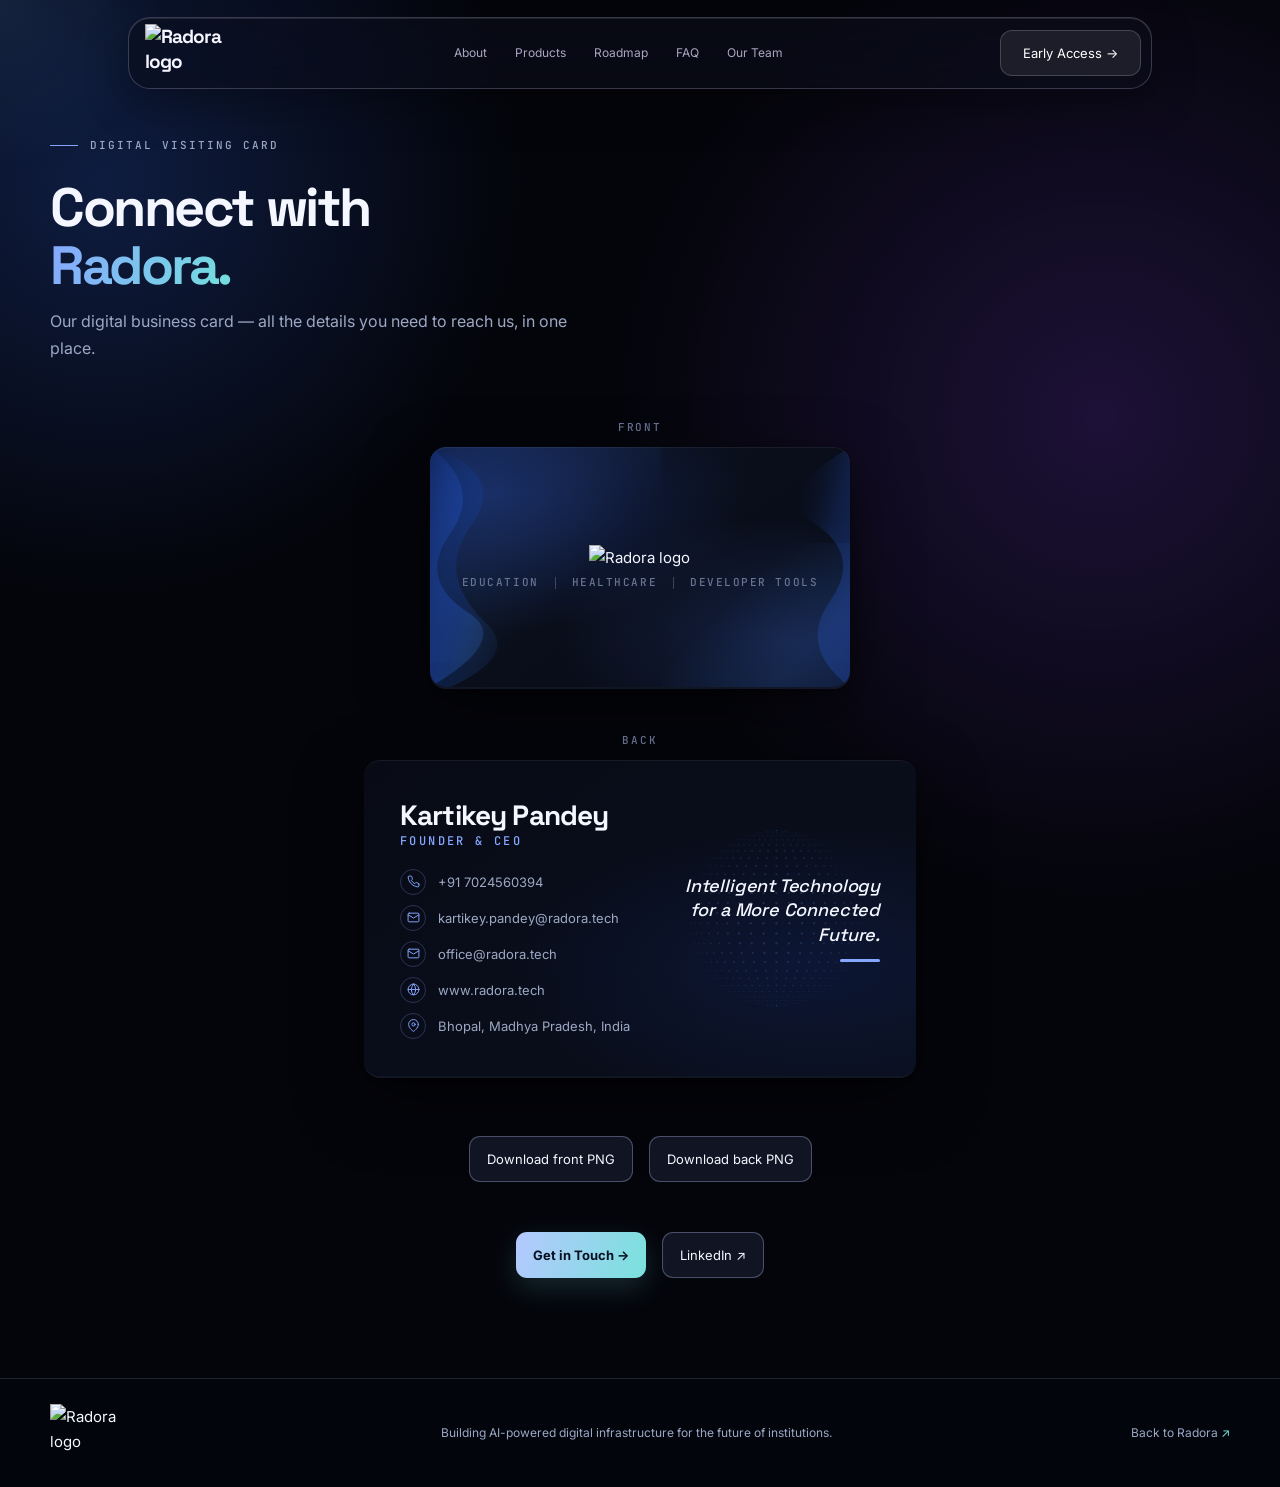
==== card.html @ 0b93e57d "Visiting Card is added" ====
<!DOCTYPE html>
<html lang="en">
<head>
    <meta charset="UTF-8">
    <meta name="viewport" content="width=device-width, initial-scale=1.0">
    <title>Visiting Card — Kartikey Pandey | Radora</title>
    <meta name="description" content="Digital visiting card of Kartikey Pandey, Founder & CEO of Radora.">
    <link rel="preconnect" href="https://fonts.googleapis.com">
    <link rel="preconnect" href="https://fonts.gstatic.com" crossorigin>
    <link href="https://fonts.googleapis.com/css2?family=Inter:wght@300;400;500;600&family=JetBrains+Mono:wght@400;500&family=Space+Grotesk:wght@400;500;600;700&display=swap" rel="stylesheet">
    <link rel="stylesheet" href="styles.css">
    <style>
        /* ═══════════════════════════════════════════════════════
           E-VISITING CARD PAGE — self-contained styles
           ═══════════════════════════════════════════════════════ */

        .vcard-page {
            min-height: 100vh;
            display: flex;
            flex-direction: column;
        }

        .vcard-hero {
            padding: 140px 0 60px;
        }
        .vcard-hero .team-eyebrow {
            display: flex;
            align-items: center;
            gap: 12px;
            color: var(--muted);
            font: 500 11px/1 'JetBrains Mono', monospace;
            text-transform: uppercase;
            letter-spacing: .18em;
            margin-bottom: 28px;
        }
        .vcard-hero .team-eyebrow span {
            display: block;
            width: 28px;
            height: 1px;
            background: var(--blue);
        }
        .vcard-hero h1 {
            font-size: clamp(32px, 5vw, 54px);
            font-weight: 700;
            line-height: 1.08;
            letter-spacing: -.045em;
            margin-bottom: 12px;
        }
        .vcard-hero h1 span {
            background: linear-gradient(110deg, var(--blue), var(--cyan));
            -webkit-background-clip: text;
            -webkit-text-fill-color: transparent;
            background-clip: text;
        }
        .vcard-hero .vcard-intro {
            color: var(--muted);
            font-size: 16px;
            max-width: 540px;
            line-height: 1.7;
        }

        /* ── Card Container ── */
        .vcard-showcase {
            padding: 0 0 100px;
        }
        .vcard-wrapper {
            perspective: 1200px;
            display: flex;
            flex-direction: column;
            align-items: center;
            gap: 48px;
        }

        /* ── Individual Card ── */
        .vcard {
            position: relative;
            width: 100%;
            max-width: 630px;
            aspect-ratio: 3.5 / 2;
            border-radius: 16px;
            overflow: hidden;
            box-shadow:
                0 2px 0 rgba(134,167,255,.12),
                0 24px 64px rgba(0,0,0,.55),
                0 4px 16px rgba(0,0,0,.3),
                inset 0 1px 0 rgba(255,255,255,.06);
            transition: transform .5s var(--ease), box-shadow .5s var(--ease);
            cursor: default;
        }
        .vcard:hover {
            transform: translateY(-6px) rotateX(2deg);
            box-shadow:
                0 2px 0 rgba(134,167,255,.18),
                0 32px 80px rgba(0,0,0,.6),
                0 8px 24px rgba(0,0,0,.35),
                inset 0 1px 0 rgba(255,255,255,.1);
        }

        /* ── Card Label ── */
        .vcard-label {
            text-align: center;
            margin-bottom: 14px;
            font: 500 11px/1 'JetBrains Mono', monospace;
            color: var(--faint);
            text-transform: uppercase;
            letter-spacing: .18em;
        }

        /* ── FRONT CARD ── */
        .vcard-front {
            background:
                radial-gradient(ellipse at 15% 20%, rgba(50, 100, 255, .25), transparent 50%),
                radial-gradient(ellipse at 85% 80%, rgba(80, 120, 255, .18), transparent 45%),
                linear-gradient(145deg, #090c18 0%, #0a0f1c 40%, #060a14 100%);
        }
        .vcard-front::before {
            content: "";
            position: absolute;
            top: -30%;
            left: -10%;
            width: 65%;
            height: 120%;
            background: linear-gradient(
                135deg,
                rgba(60, 120, 255, .06) 0%,
                rgba(60, 130, 255, .14) 30%,
                rgba(80, 150, 255, .08) 50%,
                transparent 70%
            );
            border-radius: 0 0 60% 0;
            pointer-events: none;
        }
        .vcard-front::after {
            content: "";
            position: absolute;
            bottom: -20%;
            right: -10%;
            width: 55%;
            height: 80%;
            background: linear-gradient(
                -45deg,
                rgba(40, 90, 255, .06) 0%,
                rgba(60, 140, 255, .12) 40%,
                transparent 70%
            );
            border-radius: 60% 0 0 0;
            pointer-events: none;
        }

        /* Wave decorations */
        .vcard-wave {
            position: absolute;
            pointer-events: none;
        }
        .vcard-wave-top {
            top: 0; left: 0; width: 100%; height: 100%;
        }
        .vcard-wave-bottom {
            bottom: 0; right: 0; width: 100%; height: 100%;
        }

        /* Front content */
        .vcard-front-content {
            position: relative;
            z-index: 2;
            display: flex;
            flex-direction: column;
            align-items: center;
            justify-content: center;
            height: 100%;
            padding: 32px;
            text-align: center;
        }
        .vcard-logo-group {
            display: flex;
            align-items: center;
            gap: 0;
            margin-bottom: 6px;
        }
        
        .vcard-logo-r {
            font: 700 clamp(42px, 8vw, 62px) 'Space Grotesk', sans-serif;
            letter-spacing: -.04em;
            color: var(--text);
            line-height: 1;
        }
        .vcard-logo-arrow {
            width: clamp(28px, 5vw, 40px);
            height: clamp(28px, 5vw, 40px);
            margin-left: 2px;
            fill: var(--text);
        }
        .vcard-tagline {
            font: italic 400 clamp(12px, 2vw, 16px)/1.4 'Space Grotesk', sans-serif;
            color: var(--muted);
            letter-spacing: .02em;
            margin-bottom: 20px;
        }
        .vcard-services {
            display: flex;
            align-items: center;
            gap: 16px;
            font: 500 clamp(8px, 1.4vw, 11px)/1 'JetBrains Mono', monospace;
            text-transform: uppercase;
            letter-spacing: .14em;
            color: var(--faint);
        }
        .vcard-services-sep {
            width: 1px;
            height: 12px;
            background: var(--faint);
            opacity: .5;
        }

        /* ── BACK CARD ── */
        .vcard-back {
            background:
                radial-gradient(ellipse at 80% 65%, rgba(30, 70, 200, .15), transparent 50%),
                linear-gradient(145deg, #080b16 0%, #0a0f1c 100%);
        }
        .vcard-back-content {
            position: relative;
            z-index: 2;
            display: grid;
            grid-template-columns: 1fr 1fr;
            gap: 20px;
            height: 100%;
            padding: clamp(20px, 4vw, 36px);
        }

        /* Back Left */
        .vcard-back-left {
            display: flex;
            flex-direction: column;
            justify-content: center;
        }
        .vcard-person-name {
            font: 700 clamp(18px, 3.6vw, 28px) 'Space Grotesk', sans-serif;
            letter-spacing: -.03em;
            color: var(--text);
            margin-bottom: 2px;
        }
        .vcard-person-role {
            font: 500 clamp(9px, 1.6vw, 12px)/1 'JetBrains Mono', monospace;
            text-transform: uppercase;
            letter-spacing: .2em;
            color: var(--blue);
            margin-bottom: clamp(12px, 2.5vw, 22px);
        }
        .vcard-contact-list {
            display: flex;
            flex-direction: column;
            gap: clamp(6px, 1.2vw, 10px);
        }
        .vcard-contact-item {
            display: flex;
            align-items: center;
            gap: clamp(8px, 1.5vw, 12px);
            color: var(--muted);
            font-size: clamp(9px, 1.5vw, 13px);
            transition: color .2s;
        }
        .vcard-contact-item:hover {
            color: var(--text);
        }
        .vcard-contact-icon {
            flex-shrink: 0;
            width: clamp(18px, 3vw, 26px);
            height: clamp(18px, 3vw, 26px);
            border-radius: 50%;
            border: 1px solid rgba(134,167,255,.25);
            display: grid;
            place-items: center;
        }
        .vcard-contact-icon svg {
            width: clamp(10px, 1.5vw, 13px);
            height: clamp(10px, 1.5vw, 13px);
            fill: none;
            stroke: var(--blue);
            stroke-width: 1.8;
            stroke-linecap: round;
            stroke-linejoin: round;
        }

        /* Back Right — Globe + Quote */
        .vcard-back-right {
            display: flex;
            flex-direction: column;
            align-items: flex-end;
            justify-content: center;
            text-align: right;
            position: relative;
        }
        .vcard-globe {
            position: absolute;
            inset: 0;
            z-index: 0;
            opacity: .25;
            overflow: hidden;
            border-radius: 0 10px 10px 0;
        }
        .vcard-globe canvas {
            width: 100%;
            height: 100%;
        }
        .vcard-quote {
            position: relative;
            z-index: 1;
            font: italic 500 clamp(12px, 2.2vw, 18px)/1.35 'Space Grotesk', sans-serif;
            color: var(--text);
            max-width: 220px;
            letter-spacing: -.01em;
        }
        .vcard-quote-line {
            display: block;
            width: 40px;
            height: 3px;
            background: var(--blue);
            border-radius: 2px;
            margin-top: 12px;
            margin-left: auto;
        }

        /* ── Download / Actions ── */
        .vcard-actions {
            display: flex;
            flex-wrap: wrap;
            gap: 16px;
            justify-content: center;
            padding-top: 12px;
        }
        .vcard-actions .btn-outline,
        .vcard-actions .btn-primary {
            font-size: 13px;
        }
        .vcard-actions button:disabled {
            opacity: .55;
            cursor: wait;
        }
        .vcard-download-status {
            flex-basis: 100%;
            min-height: 18px;
            color: var(--muted);
            font: 11px/1.5 'JetBrains Mono', monospace;
            text-align: center;
        }

        /* ── Responsive ── */
        @media (max-width: 720px) {
            .vcard { max-width: 100%; }
            .vcard-services { gap: 10px; }
            .vcard-actions { flex-direction: column; align-items: stretch; }
            .vcard-actions > * { width: 100%; text-align: center; }
        }

        @media (max-width: 520px) {
            .vcard-showcase { padding-bottom: 72px; }
            .vcard-front {
                aspect-ratio: 1 / 1.08;
                min-height: 300px;
            }
            .vcard-back {
                aspect-ratio: auto;
                min-height: 420px;
            }
            .vcard-back-content {
                grid-template-columns: 1fr;
                gap: 18px;
            }
            .vcard-back-right {
                align-items: flex-start;
                text-align: left;
                min-height: 88px;
            }
            .vcard-quote-line { margin-left: 0; }
            .vcard-globe { display: none; }
            .vcard-contact-item { font-size: 11px; }
            .vcard-contact-item > span:last-child { overflow-wrap: anywhere; }
            .vcard-services {
                flex-wrap: wrap;
                justify-content: center;
                row-gap: 9px;
            }
            .vcard-services-sep { display: none; }
        }

        /* ── Animation classes ── */
        .vcard-anim {
            opacity: 0;
            transform: translateY(24px);
            transition: opacity .7s var(--ease), transform .7s var(--ease);
        }
        .vcard-anim.visible {
            opacity: 1;
            transform: translateY(0);
        }
        .vcard-anim:nth-child(2) { transition-delay: .12s; }
        .vcard-anim:nth-child(3) { transition-delay: .24s; }

        /* ── Reuse team footer ── */
        .vcard-page .team-footer { margin-top: auto; }
    </style>
</head>
<body class="team-page vcard-page">
    <!-- Navbar (same as team page) -->
    <nav class="navbar" id="navbar" aria-label="Main navigation">
        <div class="nav-inner">
            <a href="index.html#top" class="nav-logo" aria-label="Radora home">
                <div class="logo-icon">
                    <img src="https://res.cloudinary.com/dcilrqmox/image/upload/v1785686905/radora_office-removebg-preview_u7bznt.png" alt="Radora logo">
                </div>
            </a>
            <div class="nav-links">
                <a href="index.html#about" class="nav-link">About</a>
                <a href="index.html#products" class="nav-link">Products</a>
                <a href="index.html#roadmap" class="nav-link">Roadmap</a>
                <a href="index.html#faq" class="nav-link">FAQ</a>
                <a href="team.html" class="nav-link">Our Team</a>
            </div>
            <a href="index.html#early-access" class="btn-outline nav-cta">Early Access →</a>
            <button class="nav-hamburger" id="hamburger" type="button" aria-label="Open navigation menu" aria-expanded="false" aria-controls="mobileMenu">
                <span></span><span></span><span></span>
            </button>
        </div>
    </nav>

    <div class="mobile-menu" id="mobileMenu" aria-hidden="true" inert>
        <a href="index.html#about" class="mobile-link">About</a>
        <a href="index.html#products" class="mobile-link">Products</a>
        <a href="index.html#roadmap" class="mobile-link">Roadmap</a>
        <a href="index.html#faq" class="mobile-link">FAQ</a>
        <a href="team.html" class="mobile-link">Our Team</a>
        <a href="index.html#early-access" class="btn-outline mobile-cta">Early Access →</a>
    </div>

    <main>
        <!-- Hero -->
        <section class="vcard-hero">
            <div class="container">
                <p class="team-eyebrow"><span></span> Digital visiting card</p>
                <h1>Connect with<br><span>Radora.</span></h1>
                <p class="vcard-intro">Our digital business card — all the details you need to reach us, in one place.</p>
            </div>
        </section>

        <!-- Card Showcase -->
        <section class="vcard-showcase">
            <div class="container">
                <div class="vcard-wrapper">

                    <!-- ═══ FRONT ═══ -->
                    <div class="vcard-anim">
                        <div class="vcard-label">Front</div>
                        <div class="vcard vcard-front">
                            <!-- Decorative SVG waves -->
                            <svg class="vcard-wave vcard-wave-top" viewBox="0 0 630 360" preserveAspectRatio="none">
                                <defs>
                                    <linearGradient id="waveGrad1" x1="0" y1="0" x2="1" y2="1">
                                        <stop offset="0%" stop-color="#1a3a8a" stop-opacity=".6"/>
                                        <stop offset="50%" stop-color="#2d5ee0" stop-opacity=".35"/>
                                        <stop offset="100%" stop-color="#4a9eff" stop-opacity=".15"/>
                                    </linearGradient>
                                    <linearGradient id="waveGrad2" x1="0" y1="0" x2="1" y2="0.8">
                                        <stop offset="0%" stop-color="#0c1e50" stop-opacity=".5"/>
                                        <stop offset="60%" stop-color="#1548b0" stop-opacity=".25"/>
                                        <stop offset="100%" stop-color="#3b82f6" stop-opacity=".08"/>
                                    </linearGradient>
                                </defs>
                                <path d="M0,0 Q80,60 30,130 Q-20,200 60,250 Q120,290 0,360 L0,0Z" fill="url(#waveGrad1)"/>
                                <path d="M0,0 Q120,40 60,120 Q10,190 80,260 Q140,310 30,360 L0,360 L0,0Z" fill="url(#waveGrad2)"/>
                            </svg>
                            <svg class="vcard-wave vcard-wave-bottom" viewBox="0 0 630 360" preserveAspectRatio="none">
                                <defs>
                                    <linearGradient id="waveGrad3" x1="1" y1="1" x2="0" y2="0">
                                        <stop offset="0%" stop-color="#1a3a8a" stop-opacity=".5"/>
                                        <stop offset="50%" stop-color="#2d5ee0" stop-opacity=".2"/>
                                        <stop offset="100%" stop-color="transparent" stop-opacity="0"/>
                                    </linearGradient>
                                </defs>
                                <path d="M630,360 Q550,300 600,230 Q650,160 570,110 Q510,70 630,0 L630,360Z" fill="url(#waveGrad3)"/>
                            </svg>

                            <div class="vcard-front-content">
                                <div class="vcard-logo-group">
                                    <img class="vcard-brand-mark" src="https://res.cloudinary.com/dcilrqmox/image/upload/v1785686905/radora_office-removebg-preview_u7bznt.png" alt="Radora logo">
                                  
                                    
                                </div>
                               
                                <div class="vcard-services">
                                    <span>Education</span>
                                    <span class="vcard-services-sep"></span>
                                    <span>Healthcare</span>
                                    <span class="vcard-services-sep"></span>
                                    <span>Developer Tools</span>
                                </div>
                            </div>
                        </div>
                    </div>

                    <!-- ═══ BACK ═══ -->
                    <div class="vcard-anim">
                        <div class="vcard-label">Back</div>
                        <div class="vcard vcard-back">
                            <div class="vcard-back-content">
                                <!-- Left: Contact -->
                                <div class="vcard-back-left">
                                    <div class="vcard-person-name">Kartikey Pandey</div>
                                    <div class="vcard-person-role">Founder & CEO</div>
                                    <div class="vcard-contact-list">
                                        <!-- Phone -->
                                        <a href="tel:+917024560394" class="vcard-contact-item">
                                            <span class="vcard-contact-icon">
                                                <svg viewBox="0 0 24 24"><path d="M22 16.92v3a2 2 0 01-2.18 2 19.79 19.79 0 01-8.63-3.07 19.5 19.5 0 01-6-6 19.79 19.79 0 01-3.07-8.67A2 2 0 014.11 2h3a2 2 0 012 1.72c.127.96.361 1.903.7 2.81a2 2 0 01-.45 2.11L8.09 9.91a16 16 0 006 6l1.27-1.27a2 2 0 012.11-.45c.907.339 1.85.573 2.81.7A2 2 0 0122 16.92z"/></svg>
                                            </span>
                                            <span>+91 7024560394</span>
                                        </a>
                                        <!-- Personal email -->
                                        <a href="mailto:kartikey.pandey@radora.tech" class="vcard-contact-item">
                                            <span class="vcard-contact-icon">
                                                <svg viewBox="0 0 24 24"><rect x="2" y="4" width="20" height="16" rx="2"/><path d="M22 7l-10 6L2 7"/></svg>
                                            </span>
                                            <span>kartikey.pandey@radora.tech</span>
                                        </a>
                                        <!-- Office email -->
                                        <a href="mailto:office@radora.tech" class="vcard-contact-item">
                                            <span class="vcard-contact-icon">
                                                <svg viewBox="0 0 24 24"><rect x="2" y="4" width="20" height="16" rx="2"/><path d="M22 7l-10 6L2 7"/></svg>
                                            </span>
                                            <span>office@radora.tech</span>
                                        </a>
                                        <!-- Website -->
                                        <a href="https://www.radora.tech" target="_blank" class="vcard-contact-item">
                                            <span class="vcard-contact-icon">
                                                <svg viewBox="0 0 24 24"><circle cx="12" cy="12" r="10"/><path d="M2 12h20"/><path d="M12 2a15.3 15.3 0 014 10 15.3 15.3 0 01-4 10 15.3 15.3 0 01-4-10 15.3 15.3 0 014-10z"/></svg>
                                            </span>
                                            <span>www.radora.tech</span>
                                        </a>
                                        <!-- Location -->
                                        <div class="vcard-contact-item">
                                            <span class="vcard-contact-icon">
                                                <svg viewBox="0 0 24 24"><path d="M21 10c0 7-9 13-9 13s-9-6-9-13a9 9 0 0118 0z"/><circle cx="12" cy="10" r="3"/></svg>
                                            </span>
                                            <span>Bhopal, Madhya Pradesh, India</span>
                                        </div>
                                    </div>
                                </div>
                                <!-- Right: Globe + Quote -->
                                <div class="vcard-back-right">
                                    <div class="vcard-globe">
                                        <canvas id="globeCanvas"></canvas>
                                    </div>
                                    <div class="vcard-quote">
                                        Intelligent Technology for a More Connected Future.
                                        <span class="vcard-quote-line"></span>
                                    </div>
                                </div>
                            </div>
                        </div>
                    </div>

                    <!-- Actions -->
                    <div class="vcard-actions vcard-anim">
                        <button class="btn-outline" type="button" data-download-card="front">Download front PNG</button>
                        <button class="btn-outline" type="button" data-download-card="back">Download back PNG</button>
                        <span class="vcard-download-status" id="vcardDownloadStatus" role="status" aria-live="polite"></span>
                        <a href="mailto:kartikey.pandey@radora.tech" class="btn-primary">Get in Touch →</a>
                        <a href="https://www.linkedin.com/company/radora-tech/" target="_blank" class="btn-outline">LinkedIn ↗</a>
                    </div>
                </div>
            </div>
        </section>
    </main>

    <!-- Footer (same as team page) -->
    <footer class="team-footer">
        <div class="container team-footer-inner">
            <a href="index.html#top" class="team-footer-logo" aria-label="Radora home">
                <img src="https://res.cloudinary.com/dcilrqmox/image/upload/v1785686905/radora_office-removebg-preview_u7bznt.png" alt="Radora logo">
            </a>
            <p>Building AI-powered digital infrastructure for the future of institutions.</p>
            <a href="index.html">Back to Radora <span aria-hidden="true">↗</span></a>
        </div>
    </footer>

    <div class="cursor-glow" id="cursorGlow"></div>
    <script src="https://cdn.jsdelivr.net/npm/html2canvas@1.4.1/dist/html2canvas.min.js"></script>
    <script src="script.js"></script>
    <script>
    /* Download only the selected visiting-card surface as a PNG. */
    (function () {
        const status = document.getElementById('vcardDownloadStatus');
        const buttons = document.querySelectorAll('[data-download-card]');
        if (!buttons.length) return;

        buttons.forEach((button) => {
            button.addEventListener('click', async () => {
                const side = button.dataset.downloadCard;
                const card = document.querySelector('.vcard-' + side);
                if (!card) return;

                if (typeof window.html2canvas !== 'function') {
                    status.textContent = 'Download helper is still loading — please try again.';
                    return;
                }

                buttons.forEach((item) => { item.disabled = true; });
                status.textContent = 'Preparing your card…';

                try {
                    const canvas = await window.html2canvas(card, {
                        backgroundColor: null,
                        scale: Math.max(2, window.devicePixelRatio || 1),
                        useCORS: true,
                        logging: false,
                        removeContainer: true,
                        onclone: (clonedDocument) => {
                            const clonedCard = clonedDocument.querySelector('.vcard-' + side);
                            if (clonedCard) {
                                clonedCard.style.transform = 'none';
                                clonedCard.style.transition = 'none';
                            }
                        }
                    });

                    const link = document.createElement('a');
                    link.download = 'radora-' + side + '-visiting-card.png';
                    link.href = canvas.toDataURL('image/png');
                    link.click();
                    status.textContent = 'Downloaded ' + side + ' card.';
                } catch (error) {
                    console.error('Card download failed:', error);
                    status.textContent = 'Could not create the image. Please try again.';
                } finally {
                    buttons.forEach((item) => { item.disabled = false; });
                }
            });
        });
    })();
    </script>
    <script>
    /* ═══════════════════════════════════════════════
       Globe Canvas — dot-matrix earth on back card
       ═══════════════════════════════════════════════ */
    (function () {
        const canvas = document.getElementById('globeCanvas');
        if (!canvas) return;
        const ctx = canvas.getContext('2d');
        let W, H, frame = 0;

        function resize() {
            const rect = canvas.parentElement.getBoundingClientRect();
            W = canvas.width = rect.width * 2;
            H = canvas.height = rect.height * 2;
            canvas.style.width = rect.width + 'px';
            canvas.style.height = rect.height + 'px';
        }
        resize();
        window.addEventListener('resize', resize);

        // Generate sphere points
        const dots = [];
        const ROWS = 28, COLS = 42;
        for (let i = 0; i < ROWS; i++) {
            const lat = (Math.PI * i) / (ROWS - 1) - Math.PI / 2;
            for (let j = 0; j < COLS; j++) {
                const lon = (2 * Math.PI * j) / COLS;
                dots.push({ lat, lon });
            }
        }

        // Also add some connection lines (arcs)
        const connections = [];
        for (let i = 0; i < 18; i++) {
            const a = Math.floor(Math.random() * dots.length);
            const b = Math.floor(Math.random() * dots.length);
            if (a !== b) connections.push([a, b]);
        }

        function project(lat, lon, rot) {
            const x3 = Math.cos(lat) * Math.cos(lon + rot);
            const y3 = Math.sin(lat);
            const z3 = Math.cos(lat) * Math.sin(lon + rot);
            const R = Math.min(W, H) * 0.38;
            const cx = W * 0.55;
            const cy = H * 0.5;
            return { x: cx + x3 * R, y: cy - y3 * R, z: z3 };
        }

        function draw() {
            frame++;
            const rot = frame * 0.004;
            ctx.clearRect(0, 0, W, H);

            // Draw connections
            ctx.lineWidth = 0.8;
            for (const [a, b] of connections) {
                const pa = project(dots[a].lat, dots[a].lon, rot);
                const pb = project(dots[b].lat, dots[b].lon, rot);
                if (pa.z > 0 && pb.z > 0) {
                    ctx.beginPath();
                    ctx.moveTo(pa.x, pa.y);
                    ctx.lineTo(pb.x, pb.y);
                    ctx.strokeStyle = 'rgba(80,140,255,' + (0.12 * Math.min(pa.z, pb.z)) + ')';
                    ctx.stroke();
                }
            }

            // Draw dots
            for (const d of dots) {
                const p = project(d.lat, d.lon, rot);
                if (p.z > -0.1) {
                    const alpha = Math.max(0, p.z) * 0.7 + 0.08;
                    const r = 1.2 + p.z * 1.2;
                    ctx.beginPath();
                    ctx.arc(p.x, p.y, r, 0, Math.PI * 2);
                    ctx.fillStyle = 'rgba(100,160,255,' + alpha + ')';
                    ctx.fill();
                }
            }

            requestAnimationFrame(draw);
        }
        draw();

        // Intersection Observer to animate cards in
        const cards = document.querySelectorAll('.vcard-anim');
        const obs = new IntersectionObserver((entries) => {
            entries.forEach(e => {
                if (e.isIntersecting) {
                    e.target.classList.add('visible');
                    obs.unobserve(e.target);
                }
            });
        }, { threshold: 0.15 });
        cards.forEach(c => obs.observe(c));
    })();
    </script>
</body>
</html>
---- styles.css ----
:root {
  --bg: #070914;
  --bg-soft: #0b1020;
  --surface: rgba(15, 22, 42, .68);
  --surface-strong: rgba(20, 29, 53, .82);
  --line: rgba(180, 198, 255, .16);
  --line-bright: rgba(196, 211, 255, .31);
  --text: #f4f7ff;
  --muted: #9ca8c4;
  --faint: #687492;
  --blue: #86a7ff;
  --cyan: #73e0dd;
  --violet: #b18cff;
  --pink: #f19bdb;
  --green: #8ce5aa;
  --danger: #ff9aab;
  --max: 1180px;
  --ease: cubic-bezier(.2, .8, .2, 1);
}

* { box-sizing: border-box; }
html { scroll-behavior: smooth; scroll-padding-top: 100px; background: var(--bg); }
body {
  margin: 0;
  overflow-x: hidden;
  color: var(--text);
  background:
    radial-gradient(circle at 8% 12%, rgba(52, 112, 255, .22), transparent 26rem),
    radial-gradient(circle at 86% 28%, rgba(141, 73, 255, .18), transparent 30rem),
    radial-gradient(circle at 52% 74%, rgba(38, 204, 143, .11), transparent 28rem),
    #04050b;
  font: 400 15px/1.7 Inter, sans-serif;
}
body::before {
  content: "";
  position: fixed;
  inset: 0;
  pointer-events: none;
  z-index: 0;
  opacity: .17;
  background-image: linear-gradient(rgba(255,255,255,.018) 1px, transparent 1px), linear-gradient(90deg, rgba(255,255,255,.018) 1px, transparent 1px);
  background-size: 72px 72px;
  mask-image: linear-gradient(to bottom, #000, transparent 85%);
}
a { color: inherit; text-decoration: none; }
button, input, select, textarea { font: inherit; }
button { color: inherit; }
h1, h2, h3, h4, p { margin: 0; }
h1, h2, h3, h4 { font-family: "Space Grotesk", sans-serif; line-height: 1.08; letter-spacing: -.045em; }
ul { margin: 0; padding: 0; list-style: none; }

main, footer, .navbar, .mobile-menu, .cursor-glow { position: relative; z-index: 1; }
.container { width: min(var(--max), calc(100% - 48px)); margin: auto; }

.navbar { position: fixed; top: 18px; left: 50%; width: min(1080px, calc(100% - 32px)); transform: translateX(-50%); z-index: 20; }
.nav-inner {
  display: flex; align-items: center; justify-content: space-between; gap: 24px; padding: 9px 12px 9px 18px;
  border: 1px solid var(--line); border-radius: 18px; background: rgba(9, 14, 29, .58);
  backdrop-filter: blur(24px) saturate(150%); box-shadow: 0 16px 50px rgba(0,0,0,.2); transition: .3s var(--ease);
}
.navbar.scrolled .nav-inner { background: rgba(10, 15, 31, .86); border-color: var(--line-bright); }
.nav-logo { display: flex; align-items: center; gap: 10px; font: 700 20px "Space Grotesk", sans-serif; letter-spacing: -.05em; }
.logo-icon { display: grid; place-items: center; width: 42px; height: 42px; }
.logo-icon svg { width: 42px; height: 42px; }
.logo-icon img { display: block; width: 42px; height: 42px; object-fit: contain; }
.nav-links { display: flex; gap: 28px; }
.nav-link { color: var(--muted); font-size: 13px; transition: color .2s; }
.nav-link:hover { color: var(--text); }
.btn-outline, .btn-glass, .btn-primary, .btn-submit {
  display: inline-flex; align-items: center; justify-content: center; gap: 8px; border-radius: 11px; padding: 11px 17px;
  border: 1px solid var(--line-bright); transition: transform .25s var(--ease), border-color .25s, background .25s, box-shadow .25s; cursor: pointer;
}
.btn-outline { color: var(--text); font-size: 13px; background: rgba(141, 164, 255, .1); }
.btn-outline:hover, .btn-glass:hover { transform: translateY(-2px); border-color: rgba(149, 190, 255, .7); background: rgba(125, 151, 255, .18); }
.btn-primary, .btn-submit { color: #071020; background: linear-gradient(110deg, #b5c8ff, #79e2dc); border: 0; font-weight: 700; box-shadow: 0 10px 28px rgba(108, 203, 218, .18); }
.btn-primary:hover, .btn-submit:hover { transform: translateY(-2px); box-shadow: 0 15px 35px rgba(108, 203, 218, .3); }
.btn-glass { color: var(--text); background: rgba(255,255,255,.06); }
.btn-lg { padding: 14px 21px; }
.nav-hamburger { display: none; border: 0; cursor: pointer; }
.nav-hamburger span { display: block; width: 22px; height: 2px; margin: 4px; background: var(--text); transition: .2s; }
.nav-hamburger.active span:first-child { transform: translateY(6px) rotate(45deg); }
.nav-hamburger.active span:nth-child(2) { opacity: 0; }
.nav-hamburger.active span:last-child { transform: translateY(-6px) rotate(-45deg); }
.mobile-menu { position: fixed; inset: 0; display: grid; place-content: center; gap: 26px; text-align: center; background: rgba(5,8,18,.9); backdrop-filter: blur(24px); opacity: 0; pointer-events: none; transition: .35s; z-index: 15; }
.mobile-menu.active { opacity: 1; pointer-events: auto; }
.mobile-link { font: 500 22px "Space Grotesk"; }

section { padding: 110px 0; }
.hero { min-height: 920px; padding: 150px 0 92px; overflow: hidden; }
.hero-panel { width: min(var(--max), calc(100% - 48px)); margin: auto; }
.hero-panel-inner { max-width: 820px; }
.hero-eyebrow, .section-label { display: flex; align-items: center; gap: 12px; color: var(--faint); font: 11px "JetBrains Mono", monospace; letter-spacing: .13em; text-transform: uppercase; }
.eyebrow-line, .label-line { width: 38px; height: 1px; background: linear-gradient(90deg, var(--cyan), transparent); }
.hero-eyebrow .eyebrow-line:last-child { background: linear-gradient(90deg, transparent, var(--violet)); }
.hero-title { max-width: 880px; margin: 25px 0 24px; font-size: clamp(3.5rem, 8vw, 7.4rem); }
.gradient-text-blue { background: linear-gradient(100deg, #c9d9ff 10%, #8de6e0 47%, #ba9cff 90%); background-clip: text; -webkit-background-clip: text; color: transparent; }
.gradient-text-blue .text-reveal-char { background: linear-gradient(100deg, #c9d9ff 10%, #8de6e0 47%, #ba9cff 90%); background-clip: text; -webkit-background-clip: text; color: transparent; }
.hero-sub { max-width: 620px; color: var(--muted); font-size: 17px; line-height: 1.8; }
.hero-actions { display: flex; gap: 12px; margin-top: 32px; }
.hero-orbit-section { height: 410px; margin: 20px 0 10px; display: grid; place-items: center; position: relative; }
.hero-object-stage { position: absolute; inset: 0; perspective: 1100px; pointer-events: none; }
.object-glow { position: absolute; width: 480px; height: 220px; left: 50%; top: 50%; transform: translate(-50%, -50%); border-radius: 50%; background: radial-gradient(ellipse, rgba(100, 117, 255, .27), rgba(99, 40, 196, .14) 40%, transparent 70%); filter: blur(18px); }
.glass-console { position: absolute; width: min(430px, 74vw); height: 238px; left: 50%; top: 50%; padding: 17px 18px; transform: translate(-50%, -50%) rotateX(52deg) rotateZ(-4deg); border: 1px solid rgba(211, 224, 255, .35); border-radius: 22px; background: linear-gradient(145deg, rgba(150, 176, 255, .2), rgba(33, 27, 73, .46) 44%, rgba(43, 214, 156, .12)); box-shadow: 0 32px 80px rgba(0,0,0,.45), inset 0 1px rgba(255,255,255,.32), 0 0 42px rgba(124, 100, 255, .15); backdrop-filter: blur(22px) saturate(145%); transform-style: preserve-3d; }
.glass-console::after { content: ""; position: absolute; inset: 9px; border: 1px solid rgba(255,255,255,.07); border-radius: 15px; pointer-events: none; }
.console-top, .console-bottom { display: flex; justify-content: space-between; align-items: center; position: relative; z-index: 1; color: #aab7d9; font: 9px "JetBrains Mono"; letter-spacing: .07em; text-transform: uppercase; }
.console-kicker i { display: inline-block; width: 6px; height: 6px; margin-right: 5px; border-radius: 50%; background: var(--green); box-shadow: 0 0 10px var(--green); }
.console-time { color: #7e8ba9; }
.console-screen { display: flex; align-items: end; justify-content: space-between; height: 150px; margin: 7px 0 10px; padding: 18px; border: 1px solid rgba(191, 207, 255, .15); border-radius: 14px; background: linear-gradient(145deg, rgba(6, 10, 28, .58), rgba(81, 43, 118, .25)); box-shadow: inset 0 0 35px rgba(94, 116, 255, .08); }
.screen-chart { display: flex; align-items: end; gap: 6px; height: 82px; width: 56%; }
.screen-chart span { flex: 1; border-radius: 5px 5px 2px 2px; background: linear-gradient(180deg, var(--cyan), var(--blue)); opacity: .7; box-shadow: 0 0 14px rgba(115,224,221,.2); }
.screen-chart span:nth-child(1) { height: 32%; }.screen-chart span:nth-child(2) { height: 50%; }.screen-chart span:nth-child(3) { height: 42%; }.screen-chart span:nth-child(4) { height: 78%; }.screen-chart span:nth-child(5) { height: 62%; }.screen-chart span:nth-child(6) { height: 94%; }
.screen-copy { display: grid; gap: 4px; text-align: right; }.screen-copy strong { color: #dbe4ff; font: 700 29px "Space Grotesk"; letter-spacing: -.07em; }.screen-copy small { color: var(--cyan); font: 9px "JetBrains Mono"; text-transform: uppercase; }.live-status { color: var(--green); }
.floating-metric { position: absolute; display: grid; gap: 2px; width: 135px; padding: 13px; border: 1px solid rgba(197, 213, 255, .23); border-radius: 13px; background: rgba(20, 22, 48, .64); box-shadow: 0 20px 40px rgba(0,0,0,.3), inset 0 1px rgba(255,255,255,.14); backdrop-filter: blur(18px); transform-style: preserve-3d; }.floating-metric small { color: #8996b9; font: 8px "JetBrains Mono"; letter-spacing: .07em; }.floating-metric strong { color: #f4f7ff; font: 700 22px "Space Grotesk"; letter-spacing: -.05em; }.floating-metric strong span { color: var(--cyan); font-size: 12px; }.floating-metric em { color: var(--green); font: normal 10px "JetBrains Mono"; }.metric-one { top: 22%; left: 5%; }.metric-two { right: 4%; bottom: 19%; }.glass-orb { position: absolute; right: 17%; top: 12%; width: 54px; height: 54px; border: 1px solid rgba(158, 244, 211, .52); border-radius: 50%; background: radial-gradient(circle at 30% 25%, rgba(255,255,255,.62), rgba(82, 219, 177, .22) 25%, rgba(38, 99, 193, .14) 60%, transparent); box-shadow: 0 0 34px rgba(72, 222, 173, .32), inset -7px -7px 16px rgba(40, 63, 180, .24); }.glass-orb::before, .glass-orb::after { content: ""; position: absolute; inset: -9px 5px; border: 1px solid rgba(124, 215, 255, .36); border-radius: 50%; transform: rotate(55deg); }.glass-orb::after { transform: rotate(-55deg); border-color: rgba(187, 133, 255, .32); }.glass-orb span { position: absolute; left: 13px; top: 11px; width: 12px; height: 8px; border-radius: 50%; background: rgba(255,255,255,.75); filter: blur(3px); }
.orbit-diagram { width: min(520px, 90vw); aspect-ratio: 1; position: relative; opacity: .38; z-index: 2; }
.orbit-ring { position: absolute; inset: 9%; border: 1px solid rgba(142, 170, 255, .18); border-radius: 50%; animation: spin 24s linear infinite; }
.orbit-inner { inset: 23%; border-style: dashed; animation-duration: 17s; animation-direction: reverse; }
.orbit-innermost { inset: 37%; border-color: rgba(118, 225, 220, .25); animation-duration: 11s; }
.orbit-center-node, .ecosystem-node { position: absolute; border: 1px solid var(--line-bright); background: rgba(21, 31, 58, .62); backdrop-filter: blur(18px); box-shadow: 0 15px 50px rgba(0,0,0,.25), inset 0 1px rgba(255,255,255,.12); }
.orbit-center-node { top: 50%; left: 50%; width: 132px; height: 132px; transform: translate(-50%,-50%); border-radius: 50%; display: grid; place-content: center; text-align: center; }
.orbit-center-label, .node-label, .product-category, .radium-label, .pills-label, .meta-label, .phase-label, .field-label { color: var(--faint); font: 10px "JetBrains Mono", monospace; letter-spacing: .08em; text-transform: uppercase; }
.orbit-center-name { margin-top: 7px; font: 700 14px "Space Grotesk"; color: var(--cyan); }
.ecosystem-node { min-width: 136px; padding: 10px 13px; border-radius: 12px; }
.node-top { top: 8%; left: 50%; transform: translateX(-50%); }.node-right { top: 48%; right: 0; }.node-bottom { bottom: 8%; left: 50%; transform: translateX(-50%); }.node-left { top: 48%; left: 0; }
.node-name { margin-top: 3px; font: 600 12px "Space Grotesk"; }
.hero-story-grid, .about-grid, .ea-grid { display: grid; grid-template-columns: .85fr 1.15fr; gap: 18px; }
.story-card, .product-card, .why-card, .stage-card, .phase, .founder-card, .ea-form, .radium-card {
  border: 1px solid var(--line); background: linear-gradient(135deg, rgba(255,255,255,.075), rgba(255,255,255,.025));
  backdrop-filter: blur(18px) saturate(135%); box-shadow: inset 0 1px rgba(255,255,255,.06), 0 22px 70px rgba(0,0,0,.14);
}
.story-card {
  position: relative;
  overflow: hidden;
  border-radius: 18px;
  padding: 24px;
  transition: transform .45s var(--ease), border-color .45s, background .45s, box-shadow .45s;
}
.story-card::before {
  content: "";
  position: absolute;
  inset: 0;
  pointer-events: none;
  opacity: 0;
  transition: opacity .45s var(--ease);
}
.story-card > * {
  position: relative;
  z-index: 1;
}
.story-label { color: var(--faint); font: 11px "JetBrains Mono"; text-transform: uppercase; letter-spacing: .09em; transition: color .35s, letter-spacing .35s, transform .35s; }
.friction-grid { display: grid; gap: 13px; margin-top: 22px; }.friction-item { display: flex; align-items: center; gap: 12px; color: var(--muted); font-size: 13px; }.friction-bar { width: 25px; height: 4px; border-radius: 4px; background: var(--danger); opacity: .55; }.friction-item:nth-child(2) .friction-bar { background: var(--pink); }.friction-item:nth-child(3) .friction-bar { background: var(--violet); }.friction-item:nth-child(4) .friction-bar { background: var(--blue); }
.friction-text, .story-problem-title, .story-problem-text, .story-transition-pill {
  transition: color .35s var(--ease), transform .35s var(--ease), border-color .35s, background .35s;
}
.story-friction.is-active {
  transform: translateY(-7px);
  border-color: rgba(115, 224, 221, .45);
  background: linear-gradient(135deg, rgba(49, 132, 166, .22), rgba(110, 75, 192, .2) 55%, rgba(255, 255, 255, .06));
  box-shadow: inset 0 1px rgba(255,255,255,.14), 0 25px 65px rgba(46, 145, 185, .2);
}
.story-friction::before {
  background: radial-gradient(circle at 10% 0, rgba(115,224,221,.22), transparent 48%);
}
.story-friction.is-active::before { opacity: 1; }
.story-friction.is-active .story-label {
  color: var(--cyan);
  letter-spacing: .14em;
  transform: translateX(4px);
}
.story-friction.is-active .friction-text {
  color: #e7f8ff;
  transform: translateX(5px);
}
.story-friction.is-active .friction-bar {
  opacity: 1;
  box-shadow: 0 0 14px currentColor;
  transition: opacity .35s, box-shadow .35s;
}
.story-problem.is-active {
  transform: translateY(-7px);
  border-color: rgba(177, 140, 255, .5);
  background: linear-gradient(135deg, rgba(76, 55, 145, .28), rgba(177, 140, 255, .13) 55%, rgba(115, 224, 221, .1));
  box-shadow: inset 0 1px rgba(255,255,255,.14), 0 25px 65px rgba(91, 59, 180, .24);
}
.story-problem::before {
  background: radial-gradient(circle at 92% 0, rgba(177,140,255,.28), transparent 50%);
}
.story-problem.is-active::before { opacity: 1; }
.story-problem.is-active .story-problem-title {
  color: #f0eaff;
  transform: translateX(5px);
}
.story-problem.is-active .story-problem-text {
  color: #ddd5f4;
  transform: translateX(3px);
}
.story-problem.is-active .story-transition-pill {
  color: #f0eaff;
  border-color: rgba(177, 140, 255, .45);
  background: rgba(177, 140, 255, .12);
  transform: translateX(5px);
}
.hero-banner { display: flex; align-items: center; gap: 18px; margin: 70px 0 25px; color: var(--muted); }.banner-line-left, .banner-line-right { height: 1px; flex: 1; background: linear-gradient(90deg, transparent, var(--line-bright)); }.banner-line-right { background: linear-gradient(90deg, var(--line-bright), transparent); }.banner-text { white-space: nowrap; font: 12px "JetBrains Mono"; letter-spacing: .08em; text-transform: uppercase; }
.radium-card { padding: 26px; border-radius: 20px; border-color: rgba(139, 210, 255, .25); background: linear-gradient(120deg, rgba(101, 123, 218, .16), rgba(121, 226, 220, .055)); }.radium-header, .product-header, .why-card-top { display: flex; align-items: flex-start; justify-content: space-between; gap: 15px; }.radium-title { margin-top: 6px; font-size: 25px; }.radium-badge { border: 1px solid rgba(115,224,221,.35); border-radius: 99px; padding: 6px 10px; color: var(--cyan); font: 10px "JetBrains Mono"; }.radium-desc { max-width: 730px; margin: 14px 0 18px; color: var(--muted); }.radium-chip-grid, .product-tags, .pills-wrap { display: flex; flex-wrap: wrap; gap: 7px; }.radium-chip { color: #c1d1ff; }.benefits-bar { display: grid; grid-template-columns: repeat(4, 1fr); gap: 10px; margin-top: 18px; padding: 14px 0; }.benefit-item { display: flex; align-items: center; gap: 8px; color: var(--muted); font-size: 12px; }.benefit-icon { color: var(--cyan); font-size: 18px; }
.marquee-section { overflow: hidden; padding: 18px 0; border-top: 1px solid var(--line); border-bottom: 1px solid var(--line); background: rgba(255,255,255,.025); }.marquee-track { display: flex; width: max-content; animation: marquee 35s linear infinite; }.marquee-content { display: flex; align-items: center; gap: 18px; padding-right: 18px; color: var(--faint); font: 11px "JetBrains Mono"; text-transform: uppercase; letter-spacing: .08em; }.marquee-dot { width: 4px; height: 4px; border-radius: 50%; background: var(--cyan); }
.section-label { margin-bottom: 22px; }.label-mono.light { color: #9eacd1; }.about-heading, .products-title, .why-heading, .roadmap-heading, .stage-heading, .faq-heading { max-width: 760px; margin-bottom: 42px; font-size: clamp(2.4rem, 5vw, 4.5rem); }.about-grid { align-items: start; }.about-text-col { color: var(--muted); font-size: 17px; }.about-text-col p + p { margin-top: 18px; }.pills-label { margin-bottom: 17px; }
.product-status { width: fit-content; margin-top: 13px; padding: 5px 10px; border: 1px solid rgba(177, 140, 255, .35); border-radius: 999px; color: #d9ceff; background: rgba(177, 140, 255, .1); font: 10px "JetBrains Mono"; letter-spacing: .04em; text-transform: uppercase; }
.product-status--soon { border-color: rgba(115, 224, 221, .4); color: var(--cyan); background: rgba(115, 224, 221, .09); }
.section-about .container { max-width: 1080px; }
.section-about .about-heading { max-width: 900px; margin-bottom: 58px; font-size: clamp(2.7rem, 5.2vw, 5rem); line-height: 1.02; }
.section-about .about-grid { grid-template-columns: minmax(0, 1.05fr) minmax(280px, .95fr); gap: clamp(36px, 8vw, 110px); }
.section-about .about-text-col { max-width: 610px; font-size: 16px; line-height: 1.8; }
.section-about .about-pills-col { padding: 22px 0 0 28px; border-left: 1px solid rgba(180, 198, 255, .2); }
.section-about .pills-label { color: var(--cyan); font: 11px "JetBrains Mono"; letter-spacing: .12em; text-transform: uppercase; }
.section-about .pill { border-color: rgba(180, 198, 255, .22); background: rgba(255, 255, 255, .05); transition: transform .25s var(--ease), border-color .25s, background .25s; }
.section-about .pill:hover { transform: translateY(-3px); border-color: rgba(115, 224, 221, .55); background: rgba(115, 224, 221, .1); }
.text-reveal-word { display: inline-block; white-space: nowrap; }
.text-reveal-char { display: inline-block; opacity: 0; transform: translateY(16px); transition: opacity .35s ease, transform .5s var(--ease); transition-delay: calc(var(--char-index) * 14ms); }
.text-reveal.is-typing .text-reveal-char { opacity: 1; transform: translateY(0); }
.section-products { background: linear-gradient(180deg, rgba(255,255,255,.025), transparent); }.products-grid { display: grid; grid-template-columns: repeat(3, minmax(0, 1fr)); gap: 18px; align-items: start; }.product-card { min-height: 500px; height: 500px; padding: 22px; border-radius: 18px; overflow: hidden; contain: layout; transition: border-color .2s ease, box-shadow .2s ease, background .2s ease, color .2s ease; }.product-card:hover { border-color: rgba(255, 174, 213, .72); background: linear-gradient(145deg, rgba(255, 224, 239, .96), rgba(237, 194, 255, .9) 52%, rgba(187, 226, 255, .86)); box-shadow: 0 24px 60px rgba(187, 101, 174, .28); color: #2b1731; }.product-id, .why-num, .stage-num { color: var(--faint); font: 11px "JetBrains Mono"; }.product-logo { display: block; width: 64px; height: 64px; border: 1px solid rgba(255, 255, 255, .16); border-radius: 14px; object-fit: contain; background: #000; box-shadow: 0 10px 24px rgba(0, 0, 0, .22); }.product-category { margin-top: 24px; }.product-name { margin: 8px 0 12px; font-size: 27px; }.product-desc { min-height: 72px; color: var(--muted); }.product-tags { margin: 18px 0; }.product-tags span { font-size: 10px; }.product-meta { display: grid; grid-template-columns: 1fr 1.2fr 1fr; gap: 12px; padding-top: 16px; border-top: 1px solid var(--line); color: var(--muted); font-size: 11px; }.meta-label { margin-bottom: 5px; }
.product-card {
  position: relative;
}

.product-card .product-desc,
.product-card .product-tags {
  opacity: 1;
  transform: translateY(0);
  transition: transform .35s var(--ease);
}

.product-card .product-category,
.product-card .product-name {
  transition: transform .35s var(--ease);
}

.product-visit {
  display: flex;
  align-items: center;
  flex-wrap: wrap;
  gap: 10px 14px;
  margin-top: 16px;
  transition: transform .35s var(--ease);
}

.product-visit-button {
  display: inline-flex;
  align-items: center;
  padding: 7px 11px;
  border: 1px solid rgba(72, 126, 219, .85);
  border-radius: 999px;
  color: #eef5ff;
  background: linear-gradient(110deg, #173d82, #2459a6);
  font: 11px "JetBrains Mono";
  transition: transform .25s var(--ease), border-color .25s, background .25s, color .25s;
}

.product-visit-button:hover {
  transform: translateY(-2px);
  border-color: rgba(112, 164, 247, .95);
  background: linear-gradient(110deg, #2459a6, #3274c7);
}

.product-visit-url {
  color: var(--muted);
  font: 10px "JetBrains Mono";
  transition: color .25s;
}

.product-card .product-status {
  transition: transform .35s var(--ease);
}

.product-card .product-meta {
  position: absolute;
  right: 22px;
  bottom: 22px;
  left: 22px;
  opacity: 0;
  transform: translateY(calc(100% + 22px));
  pointer-events: none;
  z-index: 2;
  transition: opacity .22s ease, transform .35s var(--ease);
}

.product-card:hover .product-category,
.product-card:hover .product-name,
.product-card:hover .product-desc,
.product-card:hover .product-tags,
.product-card:hover .product-visit {
  transform: translateY(-48px);
}

.product-card:hover .product-visit {
  transform: translateY(-60px);
}

.product-card:hover .product-status {
  transform: translateY(-24px);
}

.product-card:hover .product-meta {
  opacity: 1;
  transform: translateY(0);
  pointer-events: auto;
}

.product-card:hover .product-desc { transition-delay: .03s; }
.product-card:hover .product-tags { transition-delay: .06s; }
.product-card:hover .product-meta { transition-delay: .09s; }
.product-card:hover .product-id,
.product-card:hover .product-category,
.product-card:hover .product-name,
.product-card:hover .product-desc,
.product-card:hover .product-meta,
.product-card:hover .meta-label {
  color: #3b1c3d;
}
.product-card:hover .product-status {
  color: #7b326c;
  border-color: rgba(123, 50, 108, .3);
  background: rgba(255, 255, 255, .42);
}
.product-card:hover .product-tags span {
  color: #5b2d58;
  border-color: rgba(110, 45, 105, .24);
  background: rgba(255, 255, 255, .38);
}

.product-card:hover .product-visit-button {
  color: #eef5ff;
  border-color: rgba(72, 126, 219, .9);
  background: linear-gradient(110deg, #173d82, #2459a6);
}

.product-card:hover .product-visit-button:hover {
  border-color: rgba(112, 164, 247, .95);
  background: linear-gradient(110deg, #2459a6, #3274c7);
}

.product-card:hover .product-visit-url {
  color: #5b2d58;
}
.section-stack { background: rgba(255,255,255,.02); }.stack-grid, .why-grid, .stage-grid { display: grid; grid-template-columns: repeat(3, 1fr); gap: 16px; }.stack-card { min-height: 180px; padding: 22px; }.why-card, .stage-card { padding: 22px; border-radius: 16px; }.why-card h3, .stage-title { margin: 35px 0 10px; font-size: 20px; }.why-card p, .stage-card p { color: var(--muted); font-size: 13px; }.why-arrow { color: var(--cyan); font-size: 19px; }
.section-roadmap { background: linear-gradient(180deg, transparent, rgba(94, 121, 211, .06)); }.roadmap-track { position: relative; }.roadmap-progress-line, .roadmap-progress-fill { position: absolute; top: 18px; left: 5%; width: 90%; height: 2px; background: var(--line); }.roadmap-progress-fill { width: 0; background: linear-gradient(90deg, var(--cyan), var(--violet)); box-shadow: 0 0 12px rgba(115, 224, 221, .45); transition: none; }.roadmap-phases { display: grid; grid-template-columns: repeat(4, 1fr); gap: 15px; }.phase { position: relative; padding: 48px 18px 20px; border-radius: 16px; transition: background .35s var(--ease), border-color .35s var(--ease), transform .35s var(--ease); }.phase-dot { position: absolute; top: 12px; left: 18px; width: 13px; height: 13px; border: 3px solid var(--bg); border-radius: 50%; background: #aaa6b8; box-shadow: 0 0 0 1px #aaa6b8; transition: background .35s var(--ease), box-shadow .35s var(--ease), transform .35s var(--ease); }.phase.is-reached .phase-dot { background: var(--cyan); box-shadow: 0 0 0 1px var(--cyan), 0 0 20px var(--cyan); transform: scale(1.12); }.phase-title { margin: 8px 0 18px; font: 600 21px "Space Grotesk"; }.phase-items { display: grid; gap: 8px; color: var(--muted); font-size: 12px; }.phase-items span { color: var(--cyan); margin-right: 8px; }
.section-stage { background: rgba(255,255,255,.02); }.stage-grid { grid-template-columns: repeat(4, 1fr); }.stage-card { min-height: 210px; }
.section-ea { background: linear-gradient(135deg, rgba(115,224,221,.08), rgba(177,140,255,.09)); }.ea-grid { grid-template-columns: .75fr 1.25fr; align-items: start; }.ea-heading { font-size: clamp(2.5rem, 5vw, 4.7rem); }.ea-sub { max-width: 420px; margin: 20px 0 28px; color: var(--muted); }.ea-benefits { display: grid; gap: 10px; color: var(--muted); font-size: 13px; }.ea-arrow { margin-right: 9px; color: var(--cyan); }.ea-right { display: grid; gap: 14px; }.founder-card, .ea-form { padding: 22px; border-radius: 18px; }.founder-inner { display: flex; align-items: center; gap: 15px; }.founder-avatar { display: grid; place-items: center; width: 45px; height: 45px; border-radius: 14px; background: linear-gradient(135deg, var(--blue), var(--violet)); color: #071020; font: 700 21px "Space Grotesk"; }.founder-label { color: var(--cyan); font: 10px "JetBrains Mono"; text-transform: uppercase; }.founder-quote { margin-top: 6px; color: var(--muted); font-size: 13px; }.founder-name { margin-top: 18px; color: var(--faint); font: 11px "JetBrains Mono"; }
.form-row { display: flex; gap: 12px; }.form-field { display: grid; flex: 1; gap: 7px; margin-bottom: 13px; }.field-label { color: var(--muted); font-size: 10px; }.form-field input, .form-field select, .form-field textarea { width: 100%; border: 1px solid var(--line); border-radius: 9px; padding: 11px 12px; color: var(--text); background: rgba(3,7,18,.42); outline: none; transition: border-color .2s, box-shadow .2s; }.form-field select option { color: #111; }.form-field textarea { resize: vertical; }.form-field input:focus, .form-field select:focus, .form-field textarea:focus { border-color: var(--cyan); box-shadow: 0 0 0 3px rgba(115,224,221,.1); }.btn-submit { width: 100%; margin-top: 4px; padding: 13px; }
.section-faq { padding-bottom: 140px; }.faq-list { max-width: 850px; }.faq-item { border-top: 1px solid var(--line); }.faq-item:last-child { border-bottom: 1px solid var(--line); }.faq-question { display: flex; align-items: center; justify-content: space-between; width: 100%; padding: 21px 0; border: 0; color: var(--text); text-align: left; background: transparent; cursor: pointer; font: 500 16px "Space Grotesk"; }.faq-toggle { color: var(--cyan); font-size: 24px; transition: transform .25s; }.faq-item.open .faq-toggle { transform: rotate(45deg); }.faq-answer { display: grid; grid-template-rows: 0fr; transition: grid-template-rows .3s; }.faq-answer p { overflow: hidden; color: var(--muted); }.faq-item.open .faq-answer { grid-template-rows: 1fr; }.faq-item.open .faq-answer p { padding-bottom: 21px; }
.footer { padding: 70px 0 28px; border-top: 1px solid var(--line); background: rgba(4,7,15,.65); }.footer-grid { display: grid; grid-template-columns: 2fr 1fr 1fr 1fr; gap: 30px; }.footer-tagline { max-width: 250px; margin-top: 15px; color: var(--muted); font-size: 13px; }.footer-links-group h4 { margin-bottom: 15px; font-size: 14px; letter-spacing: 0; }.footer-links-group a { display: block; margin-bottom: 9px; color: var(--muted); font-size: 13px; }.footer-links-group a:hover { color: var(--cyan); }.footer-socials { display: flex; gap: 10px; margin-top: 15px; }.social-btn { display: grid !important; place-items: center; width: 30px; height: 30px; border: 1px solid var(--line); border-radius: 9px; }.social-icon { width: 13px; height: 13px; }.footer-big-name { margin: 80px 0 25px; color: rgba(255,255,255,.045); font: 700 clamp(4rem, 16vw, 12rem) "Space Grotesk"; line-height: .7; letter-spacing: -.1em; }.footer-bottom { display: flex; justify-content: space-between; padding-top: 20px; border-top: 1px solid var(--line); color: var(--faint); font: 11px "JetBrains Mono"; }
.cursor-glow { position: fixed; left: 0; top: 0; width: 360px; height: 360px; border-radius: 50%; pointer-events: none; background: radial-gradient(circle, rgba(119, 187, 255, .1), transparent 68%); transform: translate(-50%,-50%); z-index: 0; }
.anim-in { opacity: 0; transform: translateY(20px); transition: opacity .8s var(--ease), transform .8s var(--ease); }.anim-in.visible { opacity: 1; transform: translateY(0); }
.hero .anim-in { opacity: 1; transform: translateY(0); }

.section-heading {
  position: relative;
  opacity: 1;
  transform: translateY(0) scale(1);
  clip-path: inset(0);
  filter: none;
  letter-spacing: -.045em;
  transition: opacity 1s var(--ease), transform 1s var(--ease), clip-path 1.1s var(--ease), filter 1s var(--ease), letter-spacing 1s var(--ease);
}

.section-heading::after {
  content: "";
  display: block;
  width: 74px;
  height: 2px;
  margin-top: 22px;
  border-radius: 99px;
  background: linear-gradient(90deg, var(--cyan), var(--violet), transparent);
  transform: scaleX(1);
  transform-origin: left;
  transition: transform .8s var(--ease) .2s;
}

.section-heading.visible {
  opacity: 1;
  transform: translateY(0) scale(1);
  clip-path: inset(0);
  filter: none;
  letter-spacing: -.045em;
}

.section-heading.visible::after {
  transform: scaleX(1);
}

.section-ea .section-heading::after {
  background: linear-gradient(90deg, #6c5ce7, rgba(108, 92, 231, 0));
}

@keyframes heading-line-reveal {
  from { transform: scaleX(0); }
  to { transform: scaleX(1); }
}
@keyframes spin { to { transform: rotate(360deg); } } @keyframes marquee { to { transform: translateX(-50%); } }
.ecosystem-belt {
  position: relative;
  z-index: 2;
  padding: 19px 0;
  border-top: 1px solid rgba(180, 155, 255, .35);
  border-bottom: 1px solid rgba(115, 224, 221, .3);
  background:
    radial-gradient(ellipse 28% 190% at 8% 50%, rgba(115, 224, 221, .35), transparent 72%),
    radial-gradient(ellipse 34% 220% at 92% 50%, rgba(177, 140, 255, .4), transparent 72%),
    linear-gradient(100deg, #111d45 0%, #21164c 48%, #102d42 100%);
  box-shadow: 0 15px 45px rgba(12, 6, 42, .3), inset 0 1px rgba(255, 255, 255, .1);
}
.ecosystem-belt .marquee-track {
  animation-direction: reverse;
  animation-duration: 28s;
}
.ecosystem-belt .marquee-content {
  gap: 24px;
  padding-right: 24px;
  color: #e7e8ff;
  font-size: 12px;
  font-weight: 500;
  letter-spacing: .16em;
  text-shadow: 0 0 16px rgba(153, 235, 255, .28);
  animation: ecosystem-text-shimmer 3.6s ease-in-out infinite alternate;
}
.ecosystem-belt .marquee-dot {
  width: 5px;
  height: 5px;
  background: #9ffaf0;
  box-shadow: 0 0 8px #73e0dd, 0 0 18px rgba(177, 140, 255, .75);
}
@keyframes ecosystem-text-shimmer {
  from {
    color: #d6d8ff;
    text-shadow: 0 0 12px rgba(115, 224, 221, .22);
  }
  to {
    color: #fff;
    text-shadow: 0 0 20px rgba(177, 140, 255, .65), 0 0 34px rgba(115, 224, 221, .2);
  }
}
@media (max-width: 800px) { .nav-links, .nav-cta { display: none; }.nav-hamburger { display: block; }.hero { min-height: auto; padding-top: 140px; }.hero-title { font-size: clamp(2rem, 8vw, 3.8rem); }.hero-orbit-section { height: 330px; }.glass-console { transform: translate(-50%, -50%) rotateX(48deg) rotateZ(-3deg) scale(.86); }.metric-one { left: 0; }.metric-two { right: 0; }.node-left { left: -2%; }.node-right { right: -2%; }.hero-story-grid, .about-grid, .ea-grid { grid-template-columns: 1fr; }.products-grid, .stack-grid, .why-grid { grid-template-columns: 1fr 1fr; }.stage-grid, .roadmap-phases { grid-template-columns: 1fr 1fr; }.roadmap-progress-line, .roadmap-progress-fill { left: 24px; width: 2px; top: 18px; height: calc(100% - 36px); }.roadmap-progress-fill { height: 0; }.roadmap-phases { gap: 8px 15px; }.phase { padding-left: 48px; }.phase-dot { left: 18px; }.benefits-bar { grid-template-columns: 1fr 1fr; }.footer-grid { grid-template-columns: 1fr 1fr; } }
@media (max-width: 520px) { .container, .hero-panel { width: min(100% - 32px, var(--max)); } section { padding: 78px 0; }.hero-actions, .form-row { flex-direction: column; }.hero-actions > * { width: 100%; }.hero-orbit-section { height: 300px; margin: -5px 0; }.glass-console { transform: translate(-50%, -50%) rotateX(45deg) rotateZ(-3deg) scale(.66); }.floating-metric { transform: scale(.8); }.metric-one { left: -8%; top: 19%; }.metric-two { right: -8%; bottom: 13%; }.glass-orb { right: 9%; top: 4%; transform: scale(.75); }.ecosystem-node { min-width: 114px; padding: 8px; }.node-name { font-size: 10px; }.orbit-center-node { width: 112px; height: 112px; }.products-grid, .stack-grid, .why-grid, .stage-grid, .roadmap-phases { grid-template-columns: 1fr; }.product-card { min-height: auto; }.product-meta { grid-template-columns: 1fr; }.footer-grid { grid-template-columns: 1fr; }.footer-big-name { margin-top: 55px; }.footer-bottom { flex-direction: column; gap: 9px; } }
@media (prefers-reduced-motion: reduce) { *, *::before { scroll-behavior: auto !important; animation-duration: .001ms !important; transition-duration: .001ms !important; } }

/* Reference-inspired workflow showcase */
body {
  background:
    radial-gradient(ellipse 75% 32% at 50% 103%, rgba(238, 222, 255, .98), transparent 58%),
    radial-gradient(ellipse 60% 30% at 50% 92%, rgba(141, 82, 255, .78), transparent 64%),
    radial-gradient(ellipse 70% 24% at 50% 78%, rgba(57, 34, 111, .72), transparent 70%),
    #070510;
}
.navbar {
  top: 17px;
  width: min(1024px, calc(100% - 48px));
  transition: width .5s var(--ease), top .5s var(--ease), transform .5s var(--ease);
}
.nav-inner {
  min-height: 68px;
  padding: 6px 10px 6px 16px;
  color: #f5f4ff;
  background: rgba(12, 13, 25, .62);
  border: 1px solid rgba(226, 220, 255, .22);
  border-radius: 22px;
  box-shadow: 0 15px 45px rgba(0,0,0,.3), inset 0 1px rgba(255,255,255,.1);
  backdrop-filter: blur(24px) saturate(150%);
  transition: min-height .5s var(--ease), padding .5s var(--ease), border-radius .5s var(--ease), background .5s;
}
.navbar.scrolled { top: 10px; width: min(760px, calc(100% - 64px)); }
.navbar.scrolled .nav-inner { min-height: 58px; padding: 4px 7px 4px 13px; background: rgba(9, 10, 19, .84); border-color: rgba(226, 220, 255, .28); border-radius: 19px; }
.navbar.scrolled .nav-logo { font-size: 16px; }
.navbar.scrolled .logo-icon, .navbar.scrolled .logo-icon svg { width: 92px; height: 52px; }
.navbar.scrolled .logo-icon img { width: 92px; height: 52px; }
.navbar.scrolled .nav-links { gap: 21px; }
.navbar.scrolled .nav-link { font-size: 11px; }
.navbar.scrolled .nav-cta { padding: 8px 15px; }
.nav-logo { color: #f5f4ff; font-size: 19px; }
.nav-link { color: #aaa6c2; font-size: 12px; }
.nav-link:hover { color: #fff; }
.logo-icon { flex: 0 0 92px; width: 92px; height: 58px; }
.logo-icon svg, .logo-icon img { width: 92px; height: 58px; }
.nav-cta { color: #fff; background: rgba(255,255,255,.08); border: 1px solid rgba(255,255,255,.18); border-radius: 12px; padding: 11px 22px; }
.nav-hamburger span { background: #2d2159; }
.hero {
  min-height: 760px;
  padding: 204px 0 110px;
  position: relative;
  isolation: isolate;
  background:
    radial-gradient(ellipse 38% 22% at 50% 2%, rgba(240, 184, 217, .17), transparent 72%),
    linear-gradient(180deg, rgba(6,5,14,.1), rgba(8,5,19,.18));
}
.hero-video {
  position: absolute;
  z-index: 0;
  inset: 0;
  width: 100%;
  height: 100%;
  object-fit: cover;
  opacity: .72;
  filter: saturate(.78) contrast(1.05);
  background: #070914;
  pointer-events: none;
}
.hero-panel {
  position: relative;
  z-index: 2;
}
.hero::before {
  content: "";
  position: absolute;
  inset: 0;
  z-index: -2;
  pointer-events: none;
  background:
    radial-gradient(ellipse 34% 40% at 50% 64%, rgba(210, 75, 229, .16), transparent 70%),
    radial-gradient(ellipse 42% 40% at 8% 54%, rgba(34, 90, 255, .56), transparent 68%),
    radial-gradient(ellipse 42% 40% at 92% 54%, rgba(196, 98, 37, .42), transparent 68%);
  filter: blur(10px);
}
.hero::after {
  display: none;
}
.hero-panel { width: min(1080px, calc(100% - 48px)); }
.reference-stage {
  display: grid;
  grid-template-columns: repeat(4, 1fr);
  gap: 14px;
  min-height: 436px;
  position: relative;
  z-index: 3;
}
.reference-stage::before {
  content: "";
  position: absolute;
  left: 50%;
  bottom: -155px;
  width: 1040px;
  height: 330px;
  transform: translateX(-50%);
  background: radial-gradient(ellipse, rgba(255,255,255,.96) 0%, rgba(221,196,255,.82) 17%, rgba(118,76,232,.44) 43%, transparent 72%);
  filter: blur(12px);
  z-index: -1;
}
.reference-card {
  position: relative;
  display: flex;
  flex-direction: column;
  min-height: 436px;
  padding: 26px 32px;
  overflow: hidden;
  border: 1px solid rgba(187, 155, 255, .11);
  border-radius: 29px;
  background:
    radial-gradient(ellipse 90% 33% at 45% 0%, rgba(118, 83, 232, .56), transparent 73%),
    linear-gradient(165deg, rgba(35,21,62,.96), rgba(16,10,27,.98));
  box-shadow: inset 0 1px rgba(255,255,255,.08), 0 22px 55px rgba(0,0,0,.3);
  transition: transform .5s var(--ease), border-color .5s, box-shadow .5s;
}
.reference-card:nth-child(2) { background: linear-gradient(165deg, rgba(46,31,57,.96), rgba(24,16,31,.99)); }
.reference-card:nth-child(3) { background: linear-gradient(165deg, rgba(32,24,53,.96), rgba(15,10,28,.99)); }
.reference-card:nth-child(4) { background: linear-gradient(165deg, rgba(29,18,59,.96), rgba(12,8,29,.99)); }
.reference-card:hover { transform: translateY(-10px); border-color: rgba(186, 142, 255, .5); box-shadow: inset 0 1px rgba(255,255,255,.13), 0 30px 80px rgba(60,24,130,.35); }
.reference-pill {
  align-self: flex-start;
  padding: 8px 16px;
  border-radius: 99px;
  color: #eee9f7;
  background: rgba(22, 13, 40, .62);
  font-size: 13px;
  line-height: 1;
}
.reference-pill span { color: #b669ff; margin-right: 7px; font-size: 15px; }
.reference-card-body { display: flex; flex: 1; flex-direction: column; justify-content: flex-end; }
.reference-card h2 { margin-bottom: 23px; color: #f8f4ff; font-size: clamp(1.35rem, 2.1vw, 1.9rem); font-weight: 500; line-height: 1.15; letter-spacing: -.055em; }
.reference-card ul { display: grid; gap: 10px; margin-bottom: 19px; color: #b9a9da; font-size: 13px; }
.reference-card li::before { content: "◉"; margin-right: 9px; color: #bb67ff; font-size: 10px; }
.reference-button { display: flex; align-items: center; justify-content: center; gap: 10px; padding: 13px 16px; border-radius: 7px; color: #fff; background: #2855fa; font-size: 13px; font-weight: 600; box-shadow: 0 8px 22px rgba(38,82,255,.23); }
.reference-button span { font-size: 18px; line-height: .7; }
.hero-panel-inner { position: relative; z-index: 4; max-width: 1100px; margin: 0 auto; text-align: center; }
.hero-eyebrow { justify-content: center; color: #9aa8ff; }
.hero-eyebrow span:nth-child(2) { background: linear-gradient(90deg, #6ca9ff, #ff9d57); background-clip: text; -webkit-background-clip: text; color: transparent; }
.hero-title { max-width: none; margin: 28px auto 22px; font-size: clamp(2.45rem, 5vw, 4.5rem); font-weight: 400; letter-spacing: -.06em; }
.hero-title-line { display: block; width: max-content; max-width: 100%; margin-inline: auto; white-space: nowrap !important; }
.hero-sub { margin: 0 auto; max-width: 620px; color: #aaa1c3; font-size: 16px; line-height: 1.6; }
.hero-actions { justify-content: center; }
.hero-actions .btn-primary { display: none; }
.hero-actions .btn-glass { background: rgba(255,255,255,.08); }
.hero-panel > .reference-stage { display: none; }
.hero-story-grid { margin-top: 170px; }
.hero-orbit-section { display: none; }

.hero-story-grid {
  grid-template-columns: minmax(0, .92fr) minmax(0, 1.08fr);
  align-items: start;
  gap: 22px;
}

.hero-story-grid .story-card {
  height: 112px;
  min-height: 112px;
  display: flex;
  flex-direction: column;
  justify-content: flex-start;
  padding: 24px;
  border-radius: 22px;
  contain: layout paint;
  will-change: height;
  cursor: pointer;
  transition: height .3s var(--ease), border-color .2s ease, box-shadow .2s ease;
}

.hero-story-grid .story-card:focus-visible {
  outline: 2px solid var(--cyan);
  outline-offset: 4px;
}

.story-friction {
  background:
    radial-gradient(circle at 12% 0, rgba(115, 224, 221, .11), transparent 48%),
    linear-gradient(145deg, rgba(28, 48, 91, .72), rgba(12, 14, 30, .9));
}

.story-problem {
  background:
    radial-gradient(circle at 100% 0, rgba(177, 140, 255, .16), transparent 46%),
    linear-gradient(145deg, rgba(46, 32, 76, .78), rgba(14, 15, 31, .92));
}

.story-problem-title {
  max-width: 520px;
  font-size: clamp(1.45rem, 2.55vw, 2.2rem);
  line-height: 1.05;
}

.story-problem-text {
  max-width: 620px;
  margin: 18px 0 24px;
  line-height: 1.7;
}

.story-transition-pill {
  align-self: flex-start;
  margin-top: auto;
}

.hero-story-grid .story-card {
  transform: none;
}

.hero-story-grid .story-card.is-active {
  height: 293px;
  min-height: 112px;
  transform: none;
}

.hero-story-grid .story-card.is-active .friction-grid,
.hero-story-grid .story-card.is-active .story-problem-text,
.hero-story-grid .story-card.is-active .story-transition-pill {
  pointer-events: auto;
}

.story-friction .friction-grid,
.story-problem .story-problem-text,
.story-problem .story-transition-pill {
  opacity: 0;
  transform: translateY(24px);
  transition: opacity .22s ease, transform .3s var(--ease);
}

.story-friction.is-active .friction-grid,
.story-problem.is-active .story-problem-text,
.story-problem.is-active .story-transition-pill {
  opacity: 1;
  transform: translateY(0);
}

.story-friction .friction-grid {
  margin-top: 22px;
}

.story-problem .story-transition-pill {
  transition-delay: .03s;
}

@media (max-width: 800px) {
  .hero-story-grid .story-card {
    height: 112px;
    min-height: 112px;
    padding: 24px;
  }

  .hero-story-grid .story-card.is-active {
    height: 250px;
    min-height: 112px;
  }
}
@media (max-width: 800px) {
  .navbar { width: calc(100% - 32px); }
  .navbar.scrolled { width: calc(100% - 52px); }
  .reference-stage { grid-template-columns: repeat(2, 1fr); gap: 12px; }
  .reference-card { min-height: 330px; padding: 18px; border-radius: 22px; }
  .reference-card h2 { font-size: 1.32rem; }
  .hero-panel-inner { margin-top: 0; }
}
@media (max-width: 520px) {
  .section-stage .stage-card,
  .section-stage .stage-card:nth-child(2) {
    border-right: 0;
    border-bottom: 1px solid rgba(105, 92, 102, .24);
  }

  .section-stage .stage-card:last-child {
    border-bottom: 0;
  }

  .nav-links, .nav-cta { display: none; }
  .nav-hamburger { display: block; }
  .reference-stage { grid-template-columns: 1fr; }
  .reference-card { min-height: 295px; }
  .reference-card:nth-child(n+3) { display: none; }
  .hero { padding-top: 160px; min-height: 680px; }
  .hero-panel-inner { margin-top: 0; }
  .hero-title { font-size: clamp(1rem, 6.8vw, 2.45rem); }
}
@media (max-width: 260px) {
  .hero-title { font-size: clamp(.9rem, 6.15vw, 1rem); }
}
@media (max-width: 1000px) {
  .products-grid { grid-template-columns: 1fr; }
  .product-card .product-meta { grid-template-columns: 1fr 1fr; }
}

.privacy-dialog {
  width: min(760px, calc(100% - 32px));
  max-width: none;
  max-height: min(86vh, 860px);
  padding: 0;
  overflow: hidden;
  border: 1px solid var(--line-bright);
  border-radius: 20px;
  color: var(--text);
  font-family: "JetBrains Mono", monospace;
  background:
    radial-gradient(circle at 100% 0, rgba(141, 73, 255, .12), transparent 22rem),
    #090b18;
  box-shadow: 0 30px 100px rgba(0, 0, 0, .55);
}

.privacy-dialog::backdrop {
  background: rgba(3, 5, 14, .78);
  backdrop-filter: blur(7px);
}

.privacy-dialog-header {
  position: sticky;
  top: 0;
  z-index: 1;
  display: flex;
  align-items: center;
  justify-content: space-between;
  gap: 24px;
  padding: 24px 30px;
  border-bottom: 1px solid var(--line);
  background: rgba(9, 11, 24, .96);
}

.privacy-dialog-brand {
  display: flex;
  min-width: 0;
  align-items: center;
  gap: 16px;
}

.privacy-dialog-logo {
  display: block;
  flex: 0 0 76px;
  width: 76px;
  height: 52px;
  object-fit: contain;
}

.privacy-dialog-eyebrow {
  margin-bottom: 5px;
  color: var(--cyan);
  font: 10px/1.4 "JetBrains Mono", monospace;
  letter-spacing: .12em;
  text-transform: uppercase;
}

.privacy-dialog-header h2 {
  font-size: clamp(1.6rem, 4vw, 2.2rem);
  font-family: "JetBrains Mono", monospace;
  font-weight: 500;
  line-height: 1.2;
  letter-spacing: -.06em;
}

.privacy-dialog-close {
  display: grid;
  flex: 0 0 40px;
  place-items: center;
  width: 40px;
  height: 40px;
  border: 1px solid var(--line);
  border-radius: 12px;
  color: var(--muted);
  background: rgba(255, 255, 255, .04);
  font-size: 26px;
  line-height: 1;
  cursor: pointer;
  transition: color .2s ease, border-color .2s ease, background .2s ease;
}

.privacy-dialog-close:hover {
  border-color: rgba(115, 224, 221, .45);
  color: var(--text);
  background: rgba(115, 224, 221, .08);
}

.privacy-dialog-close:focus-visible {
  outline: 2px solid var(--cyan);
  outline-offset: 3px;
}

.privacy-dialog-content {
  max-height: calc(min(86vh, 860px) - 91px);
  overflow-y: auto;
  padding: 24px 30px 30px;
  color: var(--muted);
  font: 12px/1.85 "JetBrains Mono", monospace;
  scrollbar-color: rgba(180, 198, 255, .35) transparent;
}

.privacy-dialog-content p + p {
  margin-top: 16px;
}

.privacy-dialog-content .privacy-dialog-meta {
  margin-bottom: 18px;
  color: #9de6e2;
  font-size: 11px;
  line-height: 1.7;
}

.privacy-dialog-content h3 {
  margin: 30px 0 10px;
  padding-left: 12px;
  border-left: 2px solid var(--blue);
  color: #c4d9ff;
  font: 500 13px/1.5 "JetBrains Mono", monospace;
  letter-spacing: 0;
}

.privacy-dialog-content > p:not(.privacy-dialog-meta) {
  color: #b8c0d5;
}

.ea-success {
  display: grid;
  justify-items: start;
  gap: 14px;
  min-height: 100%;
  padding: clamp(28px, 5vw, 48px);
  border: 1px solid rgba(81, 71, 139, .18);
  border-radius: 18px;
  color: #302b4d;
  background: rgba(255, 255, 255, .76);
  box-shadow: inset 0 1px rgba(255, 255, 255, .9), 0 22px 70px rgba(73, 61, 127, .1);
  backdrop-filter: blur(16px) saturate(125%);
}

.ea-success[hidden] {
  display: none;
}

.ea-success-icon {
  display: grid;
  width: 52px;
  height: 52px;
  place-items: center;
  border: 1px solid rgba(62, 160, 157, .28);
  border-radius: 50%;
  color: #176f72;
  background: linear-gradient(135deg, rgba(115, 224, 221, .28), rgba(177, 140, 255, .2));
  font-size: 25px;
  line-height: 1;
}

.ea-success-label {
  color: #397b84;
  font: 11px "JetBrains Mono", monospace;
  letter-spacing: .12em;
  text-transform: uppercase;
}

.ea-success h3 {
  color: #211d37;
  font: 500 clamp(1.7rem, 3vw, 2.4rem)/1.15 "Space Grotesk", sans-serif;
  letter-spacing: -.05em;
}

.ea-success > p:last-child {
  max-width: 460px;
  color: #66627c;
  font-size: 15px;
  line-height: 1.75;
}

.ea-success:focus {
  outline: 2px solid rgba(62, 160, 157, .6);
  outline-offset: 4px;
}

@media (max-width: 520px) {
  .privacy-dialog {
    max-height: 90vh;
    border-radius: 16px;
  }

  .privacy-dialog-header {
    padding: 17px 18px;
    gap: 12px;
  }

  .privacy-dialog-brand {
    gap: 10px;
  }

  .privacy-dialog-logo {
    flex-basis: 58px;
    width: 58px;
    height: 42px;
  }

  .privacy-dialog-content {
    max-height: calc(90vh - 80px);
    padding: 20px;
    font-size: 11px;
  }
}

.team-page {
  min-height: 100vh;
  background:
    radial-gradient(circle at 8% 12%, rgba(52, 112, 255, .22), transparent 26rem),
    radial-gradient(circle at 86% 28%, rgba(141, 73, 255, .18), transparent 30rem),
    #04050b;
}

.team-hero {
  position: relative;
  min-height: 790px;
  overflow: hidden;
  padding: 190px 0 100px;
  background:
    radial-gradient(ellipse at 76% 40%, rgba(101, 74, 208, .16), transparent 34rem),
    radial-gradient(ellipse at 12% 52%, rgba(51, 126, 211, .14), transparent 30rem);
}

.team-hero::before {
  position: absolute;
  top: 120px;
  right: -170px;
  width: 620px;
  height: 620px;
  border: 1px solid rgba(163, 181, 255, .08);
  border-radius: 50%;
  box-shadow: 0 0 0 64px rgba(163, 181, 255, .018), 0 0 0 128px rgba(163, 181, 255, .014);
  content: "";
  pointer-events: none;
}

.team-hero > .container {
  position: relative;
  z-index: 1;
}

.team-eyebrow {
  display: flex;
  align-items: center;
  gap: 10px;
  color: #aeb9d8;
  font: 11px "JetBrains Mono", monospace;
  letter-spacing: .12em;
  text-transform: uppercase;
}

.team-eyebrow > span {
  width: 26px;
  height: 1px;
  background: linear-gradient(90deg, var(--cyan), var(--violet));
}

.team-hero h1 {
  margin-top: 24px;
  font-size: clamp(3.4rem, 8vw, 6.8rem);
  font-weight: 500;
  line-height: .98;
  letter-spacing: -.075em;
}

.team-hero h1 span {
  color: #a9c9ff;
}

.team-intro {
  max-width: 550px;
  margin-top: 22px;
  color: var(--muted);
  font-size: 16px;
  line-height: 1.8;
}

.team-members-grid {
  display: grid;
  grid-template-columns: repeat(2, minmax(0, 1fr));
  gap: 20px;
  margin-top: 66px;
}

.team-profile {
  position: relative;
  min-width: 0;
  min-height: 340px;
  margin: 0;
  perspective: 1400px;
  overflow: hidden;
  border: 1px solid rgba(181, 198, 255, .2);
  border-radius: 26px;
  isolation: isolate;
  background: rgba(9, 11, 24, .3);
  box-shadow: 0 20px 60px rgba(0, 0, 0, .18), inset 0 1px rgba(255, 255, 255, .06);
}

.team-profile-inner {
  position: relative;
  z-index: 2;
  display: grid;
  min-height: 340px;
  transform-style: preserve-3d;
  transition: transform .75s cubic-bezier(.2, .72, .25, 1);
}

.team-profile.is-flipped .team-profile-inner {
  transform: rotateY(180deg);
}

.team-profile-face {
  display: grid;
  grid-template-columns: minmax(130px, .78fr) minmax(0, 1.22fr);
  align-items: center;
  gap: 24px;
  grid-area: 1 / 1;
  padding: 28px;
  backface-visibility: hidden;
  -webkit-backface-visibility: hidden;
}

.team-profile-front {
  position: relative;
  z-index: 2;
  visibility: visible;
  transition: visibility 0s linear .38s;
}

.team-profile-back {
  position: relative;
  z-index: 1;
  padding: 36px;
  transform: rotateY(180deg);
  visibility: hidden;
  transition: visibility 0s linear .38s;
}

.team-profile.is-flipped .team-profile-front {
  visibility: hidden;
  transition-delay: 0s;
}

.team-profile.is-flipped .team-profile-back {
  visibility: visible;
  transition-delay: .38s;
}

@media (hover: hover) and (pointer: fine) {
  .team-profile:hover .team-profile-inner,
  .team-profile:focus-within .team-profile-inner {
    transform: rotateY(180deg);
  }

  .team-profile:hover .team-profile-front,
  .team-profile:focus-within .team-profile-front {
    visibility: hidden;
    transition-delay: 0s;
  }

  .team-profile:hover .team-profile-back,
  .team-profile:focus-within .team-profile-back {
    visibility: visible;
    transition-delay: .38s;
  }
}

.team-profile-video {
  position: absolute;
  z-index: 0;
  inset: 0;
  width: 100%;
  height: 100%;
  border-radius: inherit;
  object-fit: cover;
  opacity: .52;
  filter: saturate(.78) contrast(1.05);
  pointer-events: none;
}

.team-profile::before {
  position: absolute;
  z-index: 1;
  inset: 0;
  border-radius: inherit;
  background: linear-gradient(105deg, rgba(9, 12, 27, .3), rgba(10, 12, 27, .62) 72%);
  content: "";
  pointer-events: none;
}

.team-profile-image {
  position: relative;
  z-index: 2;
  display: grid;
  place-items: center;
  align-self: stretch;
  min-height: 230px;
}

.team-profile-image::before {
  display: none;
}

.team-profile-image img {
  position: relative;
  z-index: 1;
  display: block;
  width: min(220px, 100%);
  height: 250px;
  object-fit: contain;
  object-position: center bottom;
  filter: drop-shadow(0 20px 34px rgba(0, 0, 0, .35));
}

.team-profile-info {
  position: relative;
  max-width: 430px;
}

.team-profile-back-info {
  grid-column: 1 / -1;
  width: min(100%, 570px);
  margin: auto;
}

.team-profile-back .team-profile-description {
  margin-top: 18px;
  font-size: 16px;
}

.team-profile-flip {
  display: inline-flex;
  align-items: center;
  gap: 9px;
  margin-top: 5px;
  padding: 0;
  border: 0;
  color: #b9d4ff;
  background: none;
  font: 11px "JetBrains Mono", monospace;
  cursor: pointer;
  transition: color .2s ease;
}

.team-profile-flip:hover {
  color: #fff;
}

.team-profile-flip span {
  color: var(--cyan);
}

.team-profile-flip-back {
  position: absolute;
  right: 28px;
  bottom: 24px;
}

.team-profile-label {
  color: var(--cyan);
  font: 10px "JetBrains Mono", monospace;
  letter-spacing: .13em;
  text-transform: uppercase;
}

.team-profile-info h2 {
  margin-top: 10px;
  font-size: clamp(1.45rem, 2.8vw, 2.3rem);
  font-weight: 500;
  letter-spacing: -.065em;
}

.team-profile-role {
  margin-top: 8px;
  color: #afc7ff;
  font: 13px "JetBrains Mono", monospace;
}

.team-profile-divider {
  width: 54px;
  height: 2px;
  margin: 25px 0 20px;
  background: linear-gradient(90deg, var(--cyan), var(--violet));
}

.team-profile-description {
  color: var(--muted);
  font-size: 14px;
  line-height: 1.8;
}

.team-profile-email {
  display: inline-flex;
  align-items: center;
  gap: 9px;
  margin-top: 22px;
  color: #b9d4ff;
  font: 12px "JetBrains Mono", monospace;
  transition: color .2s ease;
}

.team-profile-email::before {
  color: var(--cyan);
  content: "@";
}

.team-profile-email:hover {
  color: #fff;
}

.team-profile-index {
  position: absolute;
  z-index: 3;
  right: 26px;
  bottom: 22px;
  color: var(--text);
  font: 12px "JetBrains Mono", monospace;
}

.team-profile-index span {
  color: var(--faint);
}

.team-cta {
  padding: 55px 0 80px;
  border-top: 1px solid rgba(180, 198, 255, .1);
  background: linear-gradient(180deg, rgba(255, 255, 255, .015), transparent);
}

.team-cta-inner {
  display: flex;
  align-items: center;
  justify-content: space-between;
  gap: 30px;
}

.team-cta h2 {
  margin-top: 14px;
  font-size: clamp(1.8rem, 4vw, 2.7rem);
}

.team-cta .btn-outline {
  flex: 0 0 auto;
  gap: 12px;
}

.team-footer {
  padding: 25px 0;
  border-top: 1px solid var(--line);
  background: rgba(4, 7, 15, .7);
}

.team-footer-inner {
  display: flex;
  align-items: center;
  justify-content: space-between;
  gap: 24px;
}

.team-footer-logo img {
  display: block;
  width: 92px;
  height: 58px;
  object-fit: contain;
}

.team-footer-inner p,
.team-footer-inner > a:last-child {
  color: var(--muted);
  font-size: 12px;
}

.team-footer-inner > a:last-child span {
  color: var(--cyan);
}

@media (max-width: 800px) {
  .team-hero {
    min-height: auto;
    padding-top: 155px;
  }

  .team-members-grid {
    grid-template-columns: 1fr;
    gap: 18px;
  }
}

@media (max-width: 560px) {
  .team-hero {
    padding: 140px 0 65px;
  }

  .team-hero h1 {
    font-size: clamp(3rem, 14vw, 4.5rem);
  }

  .team-intro {
    font-size: 14px;
  }

  .team-profile {
    border-radius: 21px;
  }

  .team-profile-inner {
    min-height: 0;
  }

  .team-profile-face {
    grid-template-columns: 1fr;
    align-content: start;
    justify-items: center;
    gap: 18px;
    min-height: 458px;
    padding: 24px 22px 52px;
    text-align: center;
  }

  .team-profile-back {
    align-content: center;
    justify-items: stretch;
    padding: 32px 22px 52px;
  }

  .team-profile-image {
    min-height: 220px;
  }

  .team-profile-image img {
    height: 235px;
  }

  .team-profile-info {
    text-align: center;
    margin: auto;
  }

  .team-profile-label {
    text-align: center;
  }

  .team-profile-divider {
    margin-inline: auto;
  }

  .team-profile-back .team-profile-description {
    font-size: 14px;
  }

  .team-profile-flip-back {
    right: 20px;
    bottom: 18px;
  }

  .team-profile-index {
    right: 20px;
    bottom: 18px;
  }

  .team-members-grid {
    margin-top: 42px;
  }

  .team-cta {
    padding: 45px 0 60px;
  }

  .team-cta-inner,
  .team-footer-inner {
    flex-direction: column;
    align-items: flex-start;
  }

  .team-footer-inner {
    gap: 12px;
  }
}

/* The hero palette carries through the first half of the page before a
   deliberate light-mode transition gives the conversion sections more air. */
body {
  background:
    radial-gradient(circle at 8% 9%, rgba(52, 112, 255, .28), transparent 28rem),
    radial-gradient(circle at 88% 18%, rgba(141, 73, 255, .2), transparent 31rem),
    linear-gradient(180deg, #050611 0 51%, #f5f3ee 68%, #faf9f5 100%);
}

.hero,
.section-about,
.section-products,
.section-stack {
  position: relative;
  background:
    radial-gradient(circle at 82% 14%, rgba(143, 91, 255, .12), transparent 30rem),
    linear-gradient(180deg, rgba(5, 6, 17, .2), rgba(12, 14, 29, .96));
}

.section-about {
  padding-top: 130px;
  border-top: 0;
  isolation: isolate;
  overflow: hidden;
  background:
    radial-gradient(circle at 82% 14%, rgba(143, 91, 255, .18), transparent 30rem),
    linear-gradient(180deg, rgba(5, 6, 17, .58), rgba(12, 14, 29, .72));
}

.about-video {
  position: absolute;
  z-index: -2;
  inset: 0;
  width: 100%;
  height: 100%;
  object-fit: cover;
  opacity: .27;
  filter: saturate(.72) contrast(1.04);
  pointer-events: none;
}

.section-about::before {
  content: "";
  position: absolute;
  z-index: -1;
  inset: 0;
  pointer-events: none;
  background:
    linear-gradient(180deg, rgba(7, 8, 20, .38), rgba(11, 12, 28, .62)),
    radial-gradient(circle at 18% 42%, rgba(52, 112, 255, .18), transparent 32rem),
    radial-gradient(circle at 86% 28%, rgba(141, 73, 255, .2), transparent 30rem);
}

.section-about > .container {
  position: relative;
  z-index: 1;
}

.section-products {
  position: relative;
  isolation: isolate;
  overflow: hidden;
  margin-top: 0;
  background:
    radial-gradient(ellipse 38% 22% at 50% 2%, rgba(240, 184, 217, .17), transparent 72%),
    linear-gradient(180deg, #080611 0, #090617 120px, #090617 100%);
}

.section-products::before {
  display: none;
}

.section-products::after {
  display: none;
}

.section-products > .container {
  position: relative;
  z-index: 1;
}

.section-stack {
  position: relative;
  z-index: 1;
  margin-bottom: 0;
  padding: 132px 0 170px;
  isolation: isolate;
  overflow: hidden;
  cursor: auto;
  background: linear-gradient(
    180deg,
    #080719 0%,
    #0c0b20 30%,
    #242139 58%,
    #514863 80%,
    #756580 100%
  );
}

.section-stack::before {
  content: "";
  position: absolute;
  z-index: 0;
  top: -2px;
  right: 0;
  left: 0;
  height: 220px;
  pointer-events: none;
  background:
    linear-gradient(180deg, #090617 0, rgba(33, 22, 76, .42) 34%, rgba(8, 5, 19, 0) 100%),
    radial-gradient(ellipse 54% 90% at 50% 0, rgba(177, 140, 255, .13), transparent 72%);
}

.section-stack > .container {
  position: relative;
  z-index: 1;
}

.stack-video {
  display: none;
  position: absolute;
  z-index: -1;
  inset: 0;
  width: 100%;
  height: 100%;
  object-fit: cover;
  opacity: 0;
  pointer-events: none;
  filter: saturate(.8) contrast(1.08);
  -webkit-mask-image:
    radial-gradient(ellipse 122px 78px at var(--pointer-x, -300px) var(--pointer-y, -300px), #000 0%, #000 58%, transparent 100%),
    radial-gradient(ellipse 76px 112px at calc(var(--pointer-x, -300px) + 34px) calc(var(--pointer-y, -300px) - 18px), #000 0%, #000 52%, transparent 100%),
    radial-gradient(ellipse 72px 92px at calc(var(--pointer-x, -300px) - 42px) calc(var(--pointer-y, -300px) + 22px), #000 0%, #000 48%, transparent 100%);
  mask-image:
    radial-gradient(ellipse 122px 78px at var(--pointer-x, -300px) var(--pointer-y, -300px), #000 0%, #000 58%, transparent 100%),
    radial-gradient(ellipse 76px 112px at calc(var(--pointer-x, -300px) + 34px) calc(var(--pointer-y, -300px) - 18px), #000 0%, #000 52%, transparent 100%),
    radial-gradient(ellipse 72px 92px at calc(var(--pointer-x, -300px) - 42px) calc(var(--pointer-y, -300px) + 22px), #000 0%, #000 48%, transparent 100%);
  transition: opacity .35s ease;
}

.section-stack.pointer-active .stack-video {
  opacity: 1;
}

.section-stack::after {
  pointer-events: none;
}

.section-stack.pointer-active::before {
  opacity: .25;
}

.section-stack.pointer-active::after {
  opacity: 0;
}

.section-stack .section-label {
  margin-bottom: 26px;
}

.stack-title {
  max-width: 780px;
  margin-bottom: 42px;
  font-size: clamp(2.6rem, 5.4vw, 5rem);
  line-height: 1;
}

.section-stack .stack-title .accent-glow {
  color: #83b9ff;
}

.stack-list {
  display: grid;
  grid-template-columns: repeat(4, minmax(0, 1fr));
  gap: 14px;
  max-width: 1080px;
  margin: 0;
  padding: 12px 0;
  counter-reset: stack-item;
  position: relative;
}

.stack-list::after {
  display: none;
}

.stack-list::before {
  display: none;
}

.stack-item {
  display: grid;
  place-items: center;
  min-height: 92px;
  padding: 14px 16px;
  position: relative;
  z-index: 1;
  border: 1px solid rgba(210, 225, 255, .2);
  border-radius: 999px;
  background:
    linear-gradient(180deg, #070613 0%, #0b0a1e 52%, #21163d 100%);
  box-shadow: inset 0 1px rgba(255, 255, 255, .18), inset 0 -1px rgba(8, 8, 35, .24), 0 14px 26px rgba(3, 5, 18, .2);
  transition: transform .35s var(--ease), border-color .35s, background .35s, box-shadow .35s;
}

.stack-item-video {
  position: absolute;
  z-index: 0;
  inset: 0;
  width: 100%;
  height: 100%;
  object-fit: cover;
  border-radius: inherit;
  opacity: 0;
  filter: saturate(.9) contrast(1.08);
  pointer-events: none;
  transition: opacity .45s ease, transform .7s var(--ease);
}

.stack-item::after {
  content: "";
  position: absolute;
  z-index: 1;
  inset: 0;
  border-radius: inherit;
  background: linear-gradient(135deg, rgba(54, 31, 104, .6), rgba(10, 16, 52, .68));
  opacity: 0;
  pointer-events: none;
  transition: opacity .45s ease;
}

.stack-item > *:not(.stack-item-video) {
  position: relative;
  z-index: 2;
}

.stack-item:nth-child(odd) {
  transform: none;
}

.stack-item:nth-child(even) {
  transform: none;
}

.stack-item:hover {
  transform: translateY(-4px);
  border-color: rgba(115, 224, 221, .6);
  background:
    linear-gradient(180deg, #0b0a1e 0%, #171335 52%, #39215d 100%);
  box-shadow: inset 0 1px rgba(255, 255, 255, .3), 0 18px 34px rgba(65, 80, 181, .25), 0 0 28px rgba(115, 224, 221, .12);
}

.stack-item:hover .stack-item-video,
.stack-item:hover::after {
  opacity: 1;
}

.stack-item:hover .stack-item-video {
  transform: scale(1.06);
}

.stack-item:nth-child(odd):hover {
  transform: translateY(-4px);
}

.stack-item:nth-child(even):hover {
  transform: translateY(-4px);
}

.stack-num {
  display: none;
}

.stack-text {
  max-width: 180px;
  margin: 0;
  text-align: center;
  color: #edf1ff;
  font: 500 14px/1.35 "JetBrains Mono", monospace;
  letter-spacing: .02em;
  transition: color .35s var(--ease);
}

.stack-item:hover .stack-num,
.stack-item:hover .stack-text {
  color: #ffffff;
}

.section-stack::before {
  display: none;
}

.section-stack::after {
  display: none;
}

.section-stack > .container {
  position: relative;
  z-index: 1;
}

.section-why,
.section-roadmap,
.section-stage,
.section-ea,
.section-faq,
.footer {
  color: #17182a;
  background-color: #f5f3ee;
  background-image:
    radial-gradient(circle at 88% 12%, rgba(177, 140, 255, .2), transparent 28rem),
    radial-gradient(circle at 8% 78%, rgba(115, 224, 221, .14), transparent 25rem);
}

.section-why {
  isolation: isolate;
  margin-top: 0;
  padding: 118px 0 128px;
  background:
    linear-gradient(
      180deg,
      #756580 0,
      #8f7d94 70px,
      #b9aaba 150px,
      #e4dfe3 230px,
      #f5f3ee 320px,
      #fff5e8 100%
    );
}

.section-why .section-label {
  margin-bottom: 24px;
}

.section-why .why-heading {
  max-width: 900px;
  margin-bottom: 58px;
}

.section-why .why-grid {
  grid-template-columns: repeat(3, minmax(0, 1fr));
  gap: 0;
  border-top: 1px solid rgba(81, 71, 139, .18);
  border-left: 1px solid rgba(81, 71, 139, .18);
}

.section-why .why-card {
  position: relative;
  overflow: hidden;
  min-height: 214px;
  padding: 42px 36px 34px;
  border: 0;
  border-right: 1px solid rgba(81, 71, 139, .18);
  border-bottom: 1px solid rgba(81, 71, 139, .18);
  border-radius: 0;
  background: transparent;
  box-shadow: none;
  backdrop-filter: none;
  transition: background .35s var(--ease), transform .35s var(--ease), box-shadow .35s var(--ease);
}

.why-card-video {
  position: absolute;
  z-index: 0;
  inset: 0;
  width: 100%;
  height: 100%;
  object-fit: cover;
  opacity: 0;
  filter: saturate(.75) contrast(1.05);
  pointer-events: none;
  transition: opacity .45s ease, transform .7s var(--ease);
}

.section-why .why-card > *:not(.why-card-video) {
  position: relative;
  z-index: 1;
}

.section-why .why-card:hover {
  z-index: 1;
  transform: translateY(-4px);
  background: transparent;
  box-shadow: 0 18px 42px rgba(73, 61, 127, .12);
}

.section-why .why-card:hover .why-card-video {
  opacity: 1;
  transform: scale(1.06);
}

.section-why .why-card-top {
  align-items: center;
}

.section-why .why-num {
  color: #858095;
  font-size: 11px;
}

.section-why .why-arrow {
  color: #6c5ce7;
  font-size: 18px;
  transition: transform .35s var(--ease), color .35s;
}

.section-why .why-card:hover .why-arrow {
  color: #3bbfbd;
  transform: translate(4px, -4px);
}

.section-why .why-card:hover .why-num,
.section-why .why-card:hover h3,
.section-why .why-card:hover p {
  color: #ffffff;
}

.section-why .why-card h3 {
  margin: 38px 0 13px;
  font: 400 clamp(1.4rem, 2vw, 1.9rem)/1.1 "Instrument Serif", Georgia, serif;
  letter-spacing: -.02em;
}

.section-why .why-card p {
  max-width: 330px;
  font-size: 13px;
  line-height: 1.65;
}

.section-why::before {
  display: none;
}

.section-why > .container {
  position: relative;
  z-index: 1;
}

.section-why,
.section-roadmap {
  border-top: 0;
}

.section-why {
  border-top: 0;
}

.section-stage {
  position: relative;
  z-index: 2;
  margin-top: -2px;
  background: linear-gradient(180deg, #eceaf4 0%, #f0eceb 48%, #f5f0e8 100%);
}

.section-stage .stage-grid {
  grid-template-columns: repeat(4, minmax(0, 1fr));
  gap: 0;
  border: 1px solid rgba(105, 92, 102, .16);
  background: rgba(255, 250, 241, .2);
}

.section-stage .stage-card {
  min-height: 276px;
  padding: 42px 38px 34px;
  border: 0;
  border-right: 1px solid rgba(105, 92, 102, .24);
  border-radius: 0;
  background: transparent;
  box-shadow: none;
  transition: background .3s var(--ease);
}

.section-stage .stage-card:last-child {
  border-right: 0;
}

.section-stage .stage-card:nth-child(4) {
  border-right: 0;
}

.section-stage .stage-card:hover {
  transform: none;
  border-color: rgba(105, 92, 102, .24);
  background: rgba(255, 255, 255, .22);
  box-shadow: none;
}

.section-stage .stage-num {
  color: #85828a;
  font-size: 12px;
}

.section-stage .stage-title {
  margin: 34px 0 20px;
  font: 500 clamp(1.5rem, 2vw, 1.9rem)/1.1 "Space Grotesk", sans-serif;
  letter-spacing: -.045em;
}

.section-stage .stage-card p {
  color: #4e6077;
  font-size: 16px;
  line-height: 1.75;
}

.section-ea {
  position: relative;
  z-index: 2;
  isolation: isolate;
  margin-top: -2px;
  overflow: hidden;
  background-color: #f5f0e8;
  background-image: none;
}

.ea-video {
  position: absolute;
  z-index: 0;
  inset: 0;
  width: 100%;
  height: 100%;
  object-fit: cover;
  opacity: .28;
  filter: saturate(.58) brightness(1.18) contrast(.92);
  -webkit-mask-image: linear-gradient(180deg, transparent 0, #000 220px);
  mask-image: linear-gradient(180deg, transparent 0, #000 220px);
  pointer-events: none;
}

.section-ea::before {
  content: "";
  position: absolute;
  z-index: 1;
  inset: 0;
  pointer-events: none;
  background:
    linear-gradient(180deg, rgba(245, 240, 232, .62), rgba(245, 240, 232, .42)),
    radial-gradient(circle at 82% 18%, rgba(177, 140, 255, .28), transparent 28rem),
    radial-gradient(circle at 12% 78%, rgba(115, 224, 221, .2), transparent 30rem);
  -webkit-mask-image: linear-gradient(180deg, transparent 0, #000 220px);
  mask-image: linear-gradient(180deg, transparent 0, #000 220px);
}

.section-ea > .container {
  position: relative;
  z-index: 2;
}

.section-faq {
  background-color: #faf9f5;
}

.section-why .section-label,
.section-roadmap .section-label,
.section-stage .section-label,
.section-ea .section-label,
.section-faq .section-label {
  color: #69657a;
}

.section-why .label-line,
.section-roadmap .label-line,
.section-stage .label-line,
.section-ea .label-line,
.section-faq .label-line {
  background: linear-gradient(90deg, #6c5ce7, transparent);
}

.section-why .why-card,
.section-roadmap .phase,
.section-stage .stage-card,
.section-ea .founder-card,
.section-ea .ea-form {
  border-color: rgba(81, 71, 139, .18);
  background: rgba(255, 255, 255, .58);
  box-shadow: inset 0 1px rgba(255, 255, 255, .8), 0 22px 70px rgba(73, 61, 127, .1);
}

.section-why .why-card:hover,
.section-roadmap .phase:hover,
.section-stage .stage-card:hover {
  border-color: rgba(108, 92, 231, .42);
  background: rgba(255, 255, 255, .8);
}

.section-why .why-card,
.section-why .why-card:hover {
  background: transparent;
}

.section-why .why-card h3,
.section-roadmap .phase-title,
.section-stage .stage-title,
.section-ea .ea-heading {
  color: #17182a;
}

.section-why .why-card p,
.section-stage .stage-card p,
.section-ea .ea-sub,
.section-ea .ea-benefits,
.section-ea .founder-quote,
.section-ea .founder-name,
.section-roadmap .phase-items {
  color: #656277;
}

.section-stage .stage-card {
  border-right-color: rgba(105, 92, 102, .24);
  background: transparent;
  box-shadow: none;
}

.section-stage .stage-card:hover {
  border-right-color: rgba(105, 92, 102, .24);
  background: rgba(255, 255, 255, .22);
  box-shadow: none;
}

.section-stage .stage-card p {
  color: #4e6077;
}

.section-roadmap .roadmap-progress-line {
  background: rgba(81, 71, 139, .2);
}

.section-roadmap .phase-dot {
  border-color: #f5f3ee;
}

.section-roadmap .phase {
  opacity: 1;
  transform: none;
}

.section-roadmap {
  position: relative;
  z-index: 1;
  margin-top: -1px;
  overflow: hidden;
  background: linear-gradient(
    180deg,
    #fff5e8 0%,
    #f7ebea 30%,
    #f2e8e8 48%,
    #f3efe9 72%,
    #eceaf4 100%
  );
}

.section-roadmap::before {
  content: "";
  position: absolute;
  z-index: 0;
  inset: 0;
  pointer-events: none;
  background:
    radial-gradient(circle at 12% 74%, rgba(107, 224, 205, .38), transparent 30rem),
    radial-gradient(circle at 90% 22%, rgba(255, 174, 196, .42), transparent 30rem),
    radial-gradient(circle at 55% 50%, rgba(196, 178, 255, .22), transparent 36rem);
  -webkit-mask-image: linear-gradient(180deg, transparent 0, #000 240px, #000 calc(100% - 240px), transparent 100%);
  mask-image: linear-gradient(180deg, transparent 0, #000 240px, #000 calc(100% - 240px), transparent 100%);
}

.section-roadmap > .container {
  position: relative;
  z-index: 1;
}

.section-roadmap .roadmap-heading {
  max-width: 820px;
  letter-spacing: -.055em;
}

.section-roadmap .roadmap-track {
  margin-top: 64px;
  padding-top: 26px;
}

.section-roadmap .roadmap-progress-line,
.section-roadmap .roadmap-progress-fill {
  top: 0;
  left: 4%;
  width: 92%;
  height: 3px;
  border-radius: 999px;
}

.section-roadmap .roadmap-progress-line {
  background: rgba(81, 71, 139, .16);
  box-shadow: 0 1px rgba(255, 255, 255, .8);
}

.section-roadmap .roadmap-progress-fill {
  background: linear-gradient(90deg, #63d8d2, #7b8df4 52%, #a783e8);
  box-shadow: 0 0 18px rgba(115, 224, 221, .48);
}

.section-roadmap .roadmap-phases {
  gap: 16px;
}

.section-roadmap .phase {
  min-height: 250px;
  padding: 42px 24px 24px;
  border: 1px solid rgba(81, 71, 139, .16);
  border-radius: 20px;
  background: linear-gradient(145deg, rgba(255, 255, 255, .82), rgba(255, 255, 255, .42));
  box-shadow: inset 0 1px rgba(255, 255, 255, .95), 0 18px 45px rgba(73, 61, 127, .08);
}

.section-roadmap .phase::after {
  content: "";
  position: absolute;
  inset: 0;
  border-radius: inherit;
  pointer-events: none;
  background: linear-gradient(135deg, rgba(115, 224, 221, .1), transparent 42%, rgba(177, 140, 255, .1));
  opacity: 0;
  transition: opacity .35s var(--ease);
}

.section-roadmap .phase:hover {
  transform: translateY(-6px);
  border-color: rgba(108, 92, 231, .38);
  box-shadow: inset 0 1px rgba(255, 255, 255, .95), 0 24px 55px rgba(73, 61, 127, .15);
}

.section-roadmap .phase:hover::after,
.section-roadmap .phase.is-reached::after {
  opacity: 1;
}

.section-roadmap .phase-dot {
  top: -6px;
  left: 24px;
  width: 17px;
  height: 17px;
  border: 4px solid #f3f1f3;
  background: #aaa6b8;
  box-shadow: 0 0 0 1px rgba(81, 71, 139, .3), 0 5px 14px rgba(73, 61, 127, .14);
}

.section-roadmap .phase.is-reached .phase-dot {
  background: #63d8d2;
  box-shadow: 0 0 0 1px #63d8d2, 0 0 22px rgba(99, 216, 210, .7);
}

.section-roadmap .phase-label,
.section-roadmap .phase-title,
.section-roadmap .phase-items {
  position: relative;
  z-index: 1;
}

.section-roadmap .phase-label {
  color: #77738a;
  font-size: 10px;
}

.section-roadmap .phase-title {
  margin: 10px 0 24px;
  font: 400 30px/1 "Instrument Serif", Georgia, serif;
  letter-spacing: -.02em;
}

.section-roadmap .phase-items {
  gap: 11px;
  font-size: 13px;
  line-height: 1.35;
}

.section-roadmap .phase-items li {
  display: flex;
  align-items: baseline;
}

.section-roadmap .phase-items span {
  color: #6c5ce7;
  margin-right: 10px;
}

@media (max-width: 900px) {
  .section-stage .stage-grid {
    grid-template-columns: repeat(2, minmax(0, 1fr));
  }

  .section-stage .stage-card {
    border-bottom: 1px solid rgba(105, 92, 102, .24);
  }

  .section-stage .stage-card:nth-child(2) {
    border-right: 0;
  }

  .section-stage .stage-card:nth-child(4) {
    border-right: 0;
  }

  .section-stage .stage-card:nth-child(n+3) {
    border-bottom: 0;
  }

  .section-stage .stage-card {
    min-height: 230px;
    padding: 32px 26px;
  }

  .section-stage .stage-title {
    margin-top: 28px;
  }

  .section-roadmap .roadmap-track {
    margin-top: 48px;
    padding-top: 0;
    padding-left: 44px;
  }

  .section-roadmap .roadmap-progress-line,
  .section-roadmap .roadmap-progress-fill {
    top: 0;
    left: 18px;
    width: 3px;
    height: calc(100% - 12px);
  }

  .section-roadmap .roadmap-phases {
    gap: 14px;
  }

  .section-roadmap .phase {
    min-height: 0;
    padding: 30px 20px 24px;
  }

  .section-roadmap .phase-dot {
    top: 24px;
    left: -35px;
  }
}

@media (max-width: 520px) {
  .section-stage .stage-grid {
    grid-template-columns: 1fr;
  }

  .section-stage .stage-card,
  .section-stage .stage-card:nth-child(2) {
    border-right: 0;
    border-bottom: 1px solid rgba(105, 92, 102, .24);
  }

  .section-stage .stage-card:last-child {
    border-bottom: 0;
  }
}

.section-ea .form-field input,
.section-ea .form-field select,
.section-ea .form-field textarea {
  color: #17182a;
  border-color: rgba(81, 71, 139, .2);
  background: rgba(255, 255, 255, .72);
}

.section-ea .field-label {
  color: #656277;
}

.section-faq .faq-item {
  border-color: rgba(81, 71, 139, .2);
}

.section-faq .faq-question {
  color: #17182a;
}

.section-faq .faq-answer p {
  color: #656277;
}

.footer {
  position: relative;
  overflow: hidden;
  isolation: isolate;
  color: var(--text);
  border-top-color: rgba(81, 71, 139, .2);
  border-top-color: rgba(187, 155, 255, .18);
  background: #070510;
}

.footer-video {
  position: absolute;
  z-index: -1;
  inset: 0;
  width: 100%;
  height: 100%;
  object-fit: cover;
  opacity: .72;
  filter: saturate(.78) contrast(1.05);
  pointer-events: none;
}

.footer::before {
  content: "";
  position: absolute;
  z-index: 0;
  inset: 0;
  pointer-events: none;
  background:
    linear-gradient(180deg, rgba(7, 5, 16, .38), rgba(7, 5, 16, .54)),
    radial-gradient(ellipse 34% 40% at 50% 64%, rgba(210, 75, 229, .16), transparent 70%),
    radial-gradient(ellipse 42% 40% at 8% 54%, rgba(34, 90, 255, .4), transparent 68%),
    radial-gradient(ellipse 42% 40% at 92% 54%, rgba(196, 98, 37, .3), transparent 68%);
}

.footer > .container {
  position: relative;
  z-index: 2;
}

.footer-tagline,
.footer-links-group a {
  color: var(--muted);
}

.footer-links-group h4 {
  color: var(--text);
}

.footer-links-group a:hover {
  color: var(--cyan);
}

.footer .social-btn {
  border-color: var(--line);
}

.footer-big-name {
  color: rgba(255, 255, 255, .045);
}

.footer-bottom {
  border-top-color: var(--line);
  color: var(--faint);
}

@media (max-width: 800px) {
  .section-about { padding-top: 110px; }
  .section-about .about-heading { margin-bottom: 38px; font-size: clamp(2.35rem, 10vw, 3.8rem); }
  .section-about .about-pills-col { padding: 26px 0 0; border-top: 1px solid rgba(180, 198, 255, .2); border-left: 0; }
}

@media (max-width: 1100px) {
  .products-grid {
    grid-template-columns: repeat(2, minmax(0, 1fr));
  }

  .stack-list {
    grid-template-columns: repeat(2, minmax(0, 1fr));
  }

  .product-card .product-meta {
    grid-template-columns: repeat(3, minmax(0, 1fr));
    gap: 7px;
    padding-top: 12px;
    font-size: 9px;
    bottom: 0;
  }
}

@media (max-width: 700px) {
  .products-grid {
    grid-template-columns: 1fr;
  }

  .product-card .product-meta {
    grid-template-columns: 1fr;
    bottom: 22px;
  }

  .section-stack {
    padding: 104px 0 130px;
  }

  .stack-title {
    margin-bottom: 36px;
  }

  .stack-list {
    grid-template-columns: 1fr;
    gap: 10px;
  }

  .stack-item {
    min-height: 76px;
    padding: 16px;
  }

  .stack-list {
    padding: 8px;
  }

  .stack-list::before {
    display: none;
  }

  .stack-item:nth-child(odd),
  .stack-item:nth-child(even) {
    transform: none;
  }

  .stack-item:nth-child(odd):hover,
  .stack-item:nth-child(even):hover {
    transform: translateY(-4px);
  }

  .stack-text {
    font-size: 15px;
  }

  .section-stack {
    cursor: auto;
  }

  .section-why {
    padding: 92px 0 104px;
  }

  .section-why .why-heading {
    margin-bottom: 38px;
  }

  .section-why .why-grid {
    grid-template-columns: 1fr;
  }

  .section-why .why-card {
    min-height: 190px;
    padding: 30px 24px;
  }

  .section-why .why-card:focus-within .why-card-video {
    opacity: .48;
  }
}

@media (max-width: 1000px) {
  .products-grid {
    grid-template-columns: repeat(2, minmax(0, 1fr));
  }
}

@media (max-width: 800px) {
  .section-about .about-grid {
    grid-template-columns: minmax(0, 1fr);
    gap: 32px;
  }

  .team-members-grid {
    grid-template-columns: repeat(2, minmax(0, 1fr));
  }

  .navbar {
    top: calc(12px + env(safe-area-inset-top));
  }

  .navbar.scrolled {
    top: calc(8px + env(safe-area-inset-top));
  }

  .navbar,
  .navbar.scrolled {
    width: calc(100% - 32px - env(safe-area-inset-left) - env(safe-area-inset-right));
  }

  .nav-inner,
  .navbar.scrolled .nav-inner {
    min-height: 60px;
    padding: 5px 8px 5px 12px;
  }

  .logo-icon,
  .navbar.scrolled .logo-icon,
  .navbar.scrolled .logo-icon svg,
  .navbar.scrolled .logo-icon img {
    width: 82px;
    height: 50px;
  }

  .nav-hamburger {
    display: flex;
    flex: 0 0 44px;
    align-items: center;
    justify-content: center;
    flex-direction: column;
    gap: 5px;
    width: 44px;
    height: 44px;
    padding: 0;
    border: 1px solid rgba(226, 220, 255, .22);
    border-radius: 14px;
    color: #f5f4ff;
    background: rgba(255, 255, 255, .08);
    box-shadow: inset 0 1px rgba(255, 255, 255, .08);
    -webkit-tap-highlight-color: transparent;
    transition: background .25s ease, border-color .25s ease, transform .25s ease;
  }

  .nav-hamburger:hover,
  .nav-hamburger:focus-visible {
    border-color: rgba(196, 211, 255, .48);
    background: rgba(255, 255, 255, .13);
  }

  .nav-hamburger:focus-visible {
    outline: 2px solid var(--cyan);
    outline-offset: 3px;
  }

  .nav-hamburger span {
    width: 20px;
    height: 2px;
    margin: 0;
    border-radius: 999px;
    background: currentColor;
    transition: transform .25s var(--ease), opacity .2s ease, width .25s ease;
  }

  .nav-hamburger span:nth-child(2) {
    width: 14px;
    margin-left: 6px;
  }

  .nav-hamburger.active span:first-child {
    transform: translateY(7px) rotate(45deg);
  }

  .nav-hamburger.active span:nth-child(2) {
    width: 20px;
    margin-left: 0;
    opacity: 0;
  }

  .nav-hamburger.active span:last-child {
    transform: translateY(-7px) rotate(-45deg);
  }

  .mobile-menu {
    inset: 0;
    min-height: 100vh;
    min-height: 100dvh;
    align-content: center;
    gap: clamp(14px, 3.2vh, 24px);
    overflow-y: auto;
    padding: calc(92px + env(safe-area-inset-top)) 24px calc(34px + env(safe-area-inset-bottom));
    background:
      radial-gradient(ellipse at 82% 14%, rgba(135, 102, 255, .2), transparent 48%),
      radial-gradient(ellipse at 12% 84%, rgba(67, 192, 207, .12), transparent 48%),
      rgba(5, 7, 19, .97);
    opacity: 0;
    visibility: hidden;
    transform: translateY(-10px);
    transition: opacity .28s ease, transform .28s ease, visibility 0s linear .28s;
    z-index: 19;
  }

  .mobile-menu.active {
    opacity: 1;
    visibility: visible;
    transform: translateY(0);
    transition: opacity .28s ease, transform .28s ease, visibility 0s;
  }

  .mobile-menu::before {
    margin-bottom: 8px;
    color: var(--cyan);
    content: "EXPLORE RADORA";
    font: 10px "JetBrains Mono", monospace;
    letter-spacing: .16em;
  }

  .mobile-link {
    font-size: clamp(1.55rem, 6vw, 2rem);
    line-height: 1.2;
    transition: color .2s ease, transform .2s ease;
  }

  .mobile-link:hover,
  .mobile-link:focus-visible,
  .mobile-link[aria-current="page"] {
    color: #fff;
    transform: translateY(-2px);
  }

  .mobile-link:focus-visible,
  .mobile-cta:focus-visible {
    outline: 2px solid var(--cyan);
    outline-offset: 5px;
  }

  .mobile-cta {
    justify-self: center;
    margin-top: 6px;
    padding: 13px 22px;
  }
}

@media (max-width: 640px) {
  .team-members-grid {
    grid-template-columns: minmax(0, 1fr);
  }
}

@media (max-width: 560px) {
  .hero {
    min-height: auto;
    padding: clamp(140px, 40vw, 160px) 0 72px;
  }

  .hero-title {
    font-size: clamp(2rem, 8vw, 2.8rem);
    line-height: 1.04;
    text-wrap: balance;
  }

  .hero-title-line {
    width: auto;
    white-space: normal !important;
  }

  .hero-sub {
    font-size: 15px;
  }

  .hero-actions {
    margin-top: 26px;
  }

  .section-about .about-grid {
    gap: 24px;
  }

  .section-about .about-heading {
    font-size: clamp(2.25rem, 9vw, 3.25rem);
  }

  .products-grid {
    grid-template-columns: minmax(0, 1fr);
  }

  .product-card {
    height: auto;
    min-height: 460px;
  }

  .product-card .product-meta {
    grid-template-columns: repeat(3, minmax(0, 1fr));
    gap: 8px;
  }

  .ea-form {
    padding: clamp(18px, 5vw, 24px);
  }

  .form-field input,
  .form-field select,
  .form-field textarea {
    min-height: 46px;
    font-size: 16px;
  }

  .privacy-dialog {
    width: calc(100% - 24px);
    max-height: min(90vh, 860px);
    max-height: min(90dvh, 860px);
  }

  .privacy-dialog-content {
    max-height: calc(90vh - 80px);
    max-height: calc(90dvh - 80px);
    overflow-wrap: anywhere;
  }
}

@media (max-width: 360px) {
  .container,
  .hero-panel {
    width: calc(100% - 28px);
  }

  .navbar,
  .navbar.scrolled {
    width: calc(100% - 24px - env(safe-area-inset-left) - env(safe-area-inset-right));
  }

  .hero-eyebrow {
    gap: 7px;
    font-size: 9px;
    letter-spacing: .09em;
  }

  .hero-title {
    font-size: clamp(1.8rem, 8.5vw, 2.2rem);
  }

  .team-hero h1 {
    font-size: clamp(2.6rem, 13vw, 3.2rem);
  }

  .team-profile-face {
    padding-right: 16px;
    padding-left: 16px;
  }

  .team-profile-email {
    font-size: 11px;
    overflow-wrap: anywhere;
  }

  .privacy-dialog-header {
    padding: 14px;
  }

  .privacy-dialog-content {
    padding: 16px;
  }
}

body.menu-open {
  overflow: hidden;
}

/* Keep mobile and data-saving devices on a lightweight rendering path. */
.constrained-device .hero-video,
.constrained-device .about-video,
.constrained-device .ea-video,
.constrained-device .footer-video,
.constrained-device .stack-item-video,
.constrained-device .why-card-video,
.constrained-device .team-profile-video {
  display: none;
}

@media (max-width: 800px) {
  body {
    background:
      radial-gradient(ellipse 100% 28% at 50% 100%, rgba(141, 82, 255, .48), transparent 68%),
      #070510;
  }

  body::before {
    opacity: .08;
    background-size: 96px 96px;
  }

  .nav-inner,
  .mobile-menu,
  .glass-console,
  .reference-card,
  .product-card,
  .why-card,
  .team-profile,
  .ea-form,
  .privacy-dialog {
    backdrop-filter: none;
    -webkit-backdrop-filter: none;
  }

  .hero::before,
  .reference-stage::before {
    filter: none;
  }

  .hero,
  .section-about,
  .section-products,
  .section-stack,
  .section-why,
  .section-stage,
  .section-roadmap,
  .section-ea,
  .section-faq,
  .footer,
  .team-hero {
    contain: layout style;
  }
}
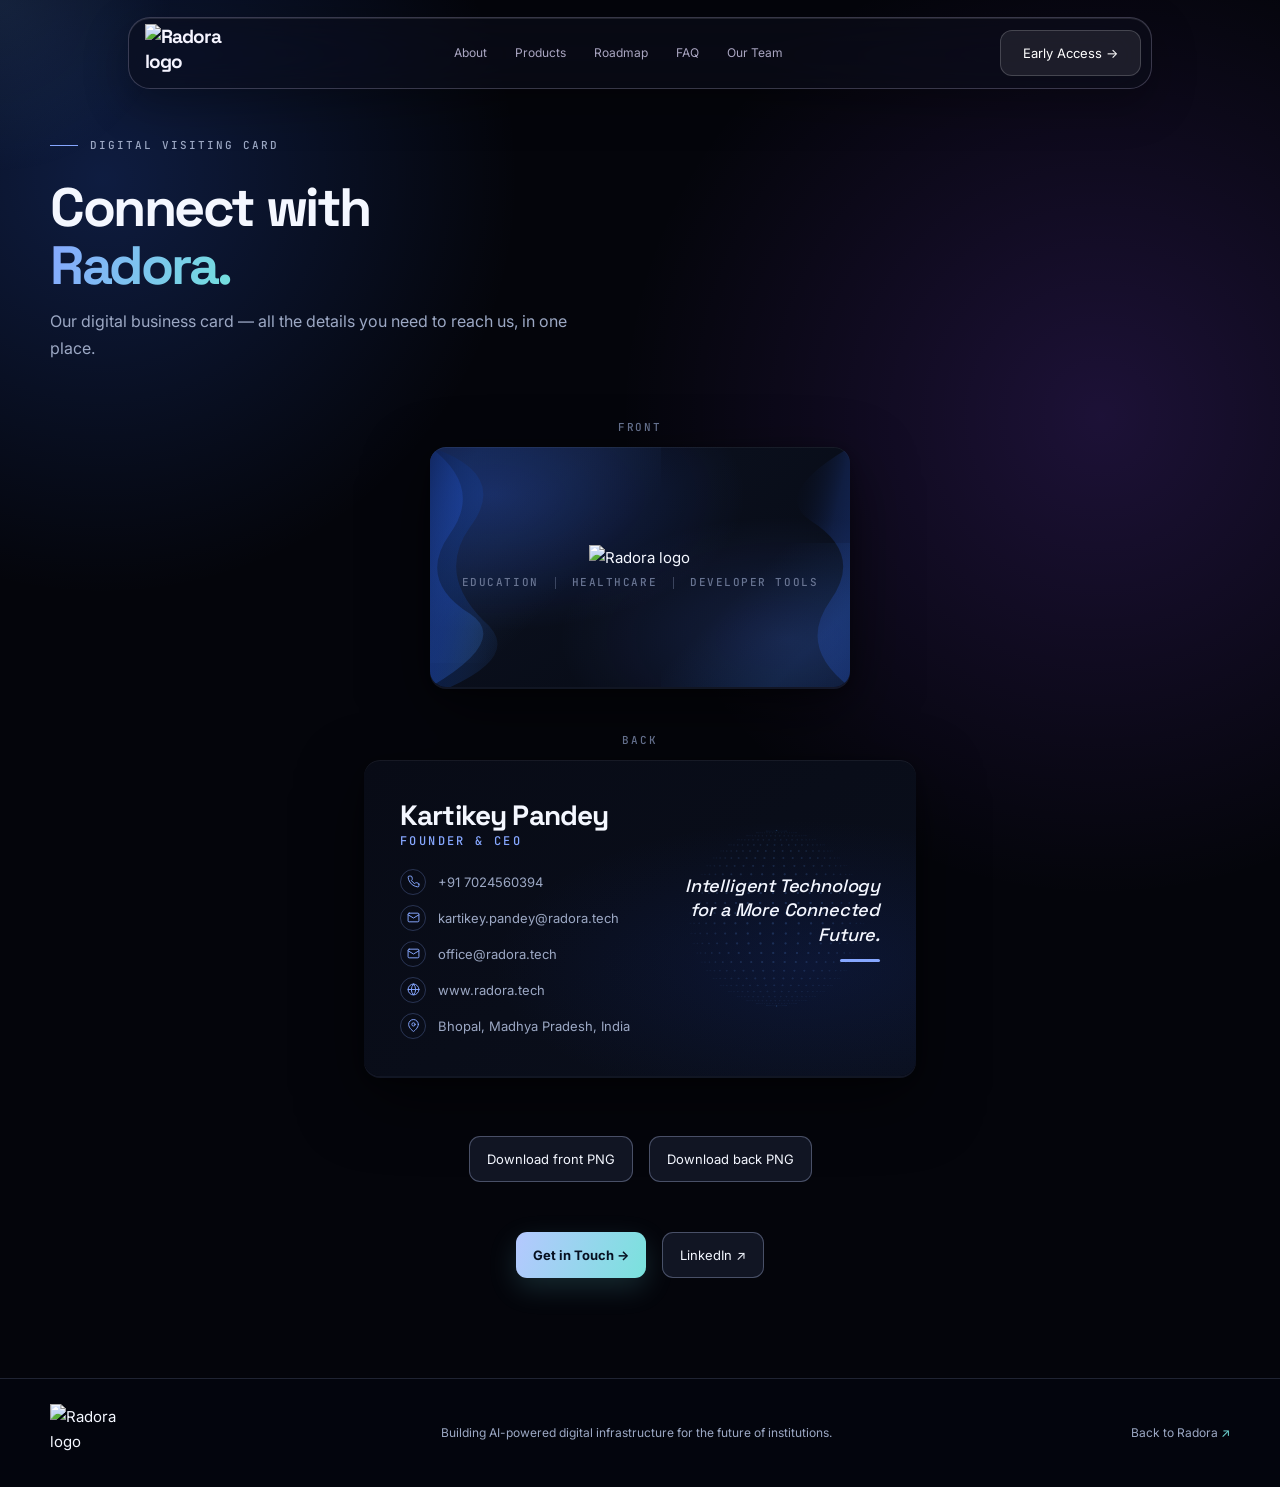
==== commit ed244394: "cardFavicon" ====
--- a/card.html
+++ b/card.html
@@ -9,6 +9,7 @@
     <link rel="preconnect" href="https://fonts.gstatic.com" crossorigin>
     <link href="https://fonts.googleapis.com/css2?family=Inter:wght@300;400;500;600&family=JetBrains+Mono:wght@400;500&family=Space+Grotesk:wght@400;500;600;700&display=swap" rel="stylesheet">
     <link rel="stylesheet" href="styles.css">
+    <link rel="icon" type="image/svg+xml" href="gemini-svg (1).svg">
     <style>
         /* ═══════════════════════════════════════════════════════
            E-VISITING CARD PAGE — self-contained styles
--- a/styles.css
+++ b/styles.css
@@ -25,10 +25,9 @@
   overflow-x: hidden;
   color: var(--text);
   background:
-    radial-gradient(circle at 8% 12%, rgba(52, 112, 255, .22), transparent 26rem),
-    radial-gradient(circle at 86% 28%, rgba(141, 73, 255, .18), transparent 30rem),
-    radial-gradient(circle at 52% 74%, rgba(38, 204, 143, .11), transparent 28rem),
-    #04050b;
+    radial-gradient(circle at 8% 9%, rgba(52, 112, 255, .28), transparent 28rem),
+    radial-gradient(circle at 88% 18%, rgba(141, 73, 255, .2), transparent 31rem),
+    #050611;
   font: 400 15px/1.7 Inter, sans-serif;
 }
 body::before {
@@ -40,7 +39,6 @@
   opacity: .17;
   background-image: linear-gradient(rgba(255,255,255,.018) 1px, transparent 1px), linear-gradient(90deg, rgba(255,255,255,.018) 1px, transparent 1px);
   background-size: 72px 72px;
-  mask-image: linear-gradient(to bottom, #000, transparent 85%);
 }
 a { color: inherit; text-decoration: none; }
 button, input, select, textarea { font: inherit; }
@@ -444,10 +442,9 @@
 /* Reference-inspired workflow showcase */
 body {
   background:
-    radial-gradient(ellipse 75% 32% at 50% 103%, rgba(238, 222, 255, .98), transparent 58%),
-    radial-gradient(ellipse 60% 30% at 50% 92%, rgba(141, 82, 255, .78), transparent 64%),
-    radial-gradient(ellipse 70% 24% at 50% 78%, rgba(57, 34, 111, .72), transparent 70%),
-    #070510;
+    radial-gradient(circle at 8% 9%, rgba(52, 112, 255, .28), transparent 28rem),
+    radial-gradient(circle at 88% 18%, rgba(141, 73, 255, .2), transparent 31rem),
+    #050611;
 }
 .navbar {
   top: 17px;
@@ -481,13 +478,20 @@
 .nav-cta { color: #fff; background: rgba(255,255,255,.08); border: 1px solid rgba(255,255,255,.18); border-radius: 12px; padding: 11px 22px; }
 .nav-hamburger span { background: #2d2159; }
 .hero {
-  min-height: 760px;
-  padding: 204px 0 110px;
-  position: relative;
+  min-height: 100vh;
+  min-height: 100svh;
+  padding: 140px 0 80px; /* Provides top clearance for the fixed navbar */
+  position: relative;
+  display: flex;
+  flex-direction: column;
+  justify-content: center;
+  align-items: center;
   isolation: isolate;
+  box-sizing: border-box;
   background:
-    radial-gradient(ellipse 38% 22% at 50% 2%, rgba(240, 184, 217, .17), transparent 72%),
-    linear-gradient(180deg, rgba(6,5,14,.1), rgba(8,5,19,.18));
+    radial-gradient(ellipse 80% 55% at 50% 10%, rgba(0, 180, 225, .16), transparent 72%),
+    radial-gradient(ellipse 60% 35% at 50% 0%,  rgba(30, 100, 220, .14), transparent 68%),
+    radial-gradient(ellipse 50% 40% at 50% 50%, rgba(120, 60, 210, .08), transparent 70%);
 }
 .hero-video {
   position: absolute;
@@ -504,6 +508,12 @@
 .hero-panel {
   position: relative;
   z-index: 2;
+  width: min(1080px, calc(100% - 48px));
+  margin: auto;
+  display: flex;
+  flex-direction: column;
+  align-items: center;
+  justify-content: center;
 }
 .hero::before {
   content: "";
@@ -512,23 +522,23 @@
   z-index: -2;
   pointer-events: none;
   background:
-    radial-gradient(ellipse 34% 40% at 50% 64%, rgba(210, 75, 229, .16), transparent 70%),
-    radial-gradient(ellipse 42% 40% at 8% 54%, rgba(34, 90, 255, .56), transparent 68%),
-    radial-gradient(ellipse 42% 40% at 92% 54%, rgba(196, 98, 37, .42), transparent 68%);
-  filter: blur(10px);
+    /* Top ambient fills: seamless lighting across the top header & navbar */
+    radial-gradient(ellipse 75% 55% at 50% 10%, rgba(20, 80, 180, .32), transparent 70%),
+    radial-gradient(ellipse 55% 40% at 50% 0%,  rgba(0, 210, 230, .24), transparent 65%),
+    radial-gradient(ellipse 45% 45% at 15% 15%, rgba(40, 110, 255, .28), transparent 68%),
+    radial-gradient(ellipse 45% 45% at 85% 15%, rgba(130, 60, 220, .24), transparent 68%),
+    /* Mid & lower ambient fills */
+    radial-gradient(ellipse 34% 40% at 50% 50%, rgba(210, 75, 229, .16), transparent 70%),
+    radial-gradient(ellipse 42% 45% at 6% 56%,  rgba(34, 90, 255, .56), transparent 68%),
+    radial-gradient(ellipse 42% 45% at 94% 56%, rgba(196, 98, 37, .42), transparent 68%);
+  filter: blur(20px);
 }
 .hero::after {
   display: none;
 }
-.hero-panel { width: min(1080px, calc(100% - 48px)); }
-.reference-stage {
-  display: grid;
-  grid-template-columns: repeat(4, 1fr);
-  gap: 14px;
-  min-height: 436px;
-  position: relative;
-  z-index: 3;
-}
+.hero-panel { width: min(1080px, calc(100% - 48px)); margin: auto; }
+.hero-panel > .reference-stage,
+.reference-stage { display: none !important; }
 .reference-stage::before {
   content: "";
   position: absolute;
@@ -1419,10 +1429,11 @@
   background:
     radial-gradient(circle at 8% 9%, rgba(52, 112, 255, .28), transparent 28rem),
     radial-gradient(circle at 88% 18%, rgba(141, 73, 255, .2), transparent 31rem),
-    linear-gradient(180deg, #050611 0 51%, #f5f3ee 68%, #faf9f5 100%);
-}
-
-.hero,
+    #050611;
+
+    
+}
+
 .section-about,
 .section-products,
 .section-stack {
@@ -2760,8 +2771,9 @@
 @media (max-width: 800px) {
   body {
     background:
-      radial-gradient(ellipse 100% 28% at 50% 100%, rgba(141, 82, 255, .48), transparent 68%),
-      #070510;
+    radial-gradient(circle at 8% 9%, rgba(52, 112, 255, .28), transparent 28rem),
+    radial-gradient(circle at 88% 18%, rgba(141, 73, 255, .2), transparent 31rem),
+    #050611;
   }
 
   body::before {
@@ -2801,3 +2813,232 @@
     contain: layout style;
   }
 }
+
+/* ════════════════════════════════════════════════════════════
+   WebGL Particle Wave Background — replaces all video elements
+   ════════════════════════════════════════════════════════════ */
+
+/* Fixed full-screen canvas; sits below everything */
+#radora-webgl-bg {
+  position: fixed;
+  inset: 0;
+  width: 100%;
+  height: 100%;
+  z-index: -2;
+  display: block;
+  pointer-events: none;
+}
+
+/* When WebGL is active, hide all video backgrounds */
+body.webgl-active .hero-video,
+body.webgl-active .about-video,
+body.webgl-active .ea-video,
+body.webgl-active .footer-video,
+body.webgl-active .stack-video,
+body.webgl-active .stack-item-video,
+body.webgl-active .why-card-video,
+body.webgl-active .team-profile-video {
+  display: none !important;
+}
+
+/* Replace competing body CSS background with the WebGL-matched dark base */
+body.webgl-active {
+  background: #09090d !important;
+}
+
+/* Let the WebGL wave show through section backgrounds with rich top ambient glow */
+body.webgl-active .hero {
+  background:
+    radial-gradient(ellipse 90% 70% at 50% 20%, rgba(0, 180, 225, .15), transparent 75%),
+    radial-gradient(ellipse 70% 50% at 50% 0%,  rgba(30, 95, 215, .18), transparent 70%),
+    radial-gradient(ellipse 50% 45% at 10% 30%, rgba(20, 120, 255, .14), transparent 65%),
+    radial-gradient(ellipse 50% 45% at 90% 30%, rgba(130, 60, 220, .12), transparent 65%),
+    radial-gradient(ellipse 45% 45% at 6% 65%,  rgba(34, 90, 255, .35), transparent 68%),
+    radial-gradient(ellipse 45% 45% at 94% 65%, rgba(196, 98, 37, .25), transparent 68%) !important;
+}
+body.webgl-active .section-about {
+  background: transparent !important;
+}
+body.webgl-active .section-products {
+  background: transparent !important;
+}
+body.webgl-active .footer {
+  background: rgba(7, 5, 16, .50) !important;
+}
+
+/* Fallback gradient when WebGL is unavailable */
+body.webgl-unavailable {
+  background:
+    radial-gradient(ellipse 75% 32% at 50% 103%, rgba(238, 222, 255, .98), transparent 58%),
+    radial-gradient(ellipse 60% 30% at 50% 92%,  rgba(141, 82, 255, .78), transparent 64%),
+    radial-gradient(ellipse 70% 24% at 50% 78%,  rgba(57, 34, 111, .72),  transparent 70%),
+    #070510;
+}
+
+/* Mobile: slight opacity reduction to ease GPU load */
+@media (max-width: 800px) {
+  #radora-webgl-bg { opacity: .90; }
+}
+
+/* ── Critical fix: remove isolation:isolate so fixed canvas shows through ── */
+/*
+ * `isolation: isolate` creates a new stacking context that prevents the
+ * fixed WebGL canvas (z-index: -2 on html) from appearing inside sections.
+ * When WebGL is active, we neutralise isolation and ensure transparent BGs.
+ */
+body.webgl-active .hero,
+body.webgl-active .section-about,
+body.webgl-active .section-products,
+body.webgl-active .footer {
+  isolation: auto;
+}
+
+/* Make the canvas sit at z-index: 0 on the body, and ensure main elements sit above it */
+body.webgl-active #radora-webgl-bg {
+  z-index: 0;
+}
+body.webgl-active main,
+body.webgl-active footer {
+  position: relative;
+  z-index: 1;
+}
+/* These must stay out of normal flow (fixed), so only set z-index here */
+body.webgl-active .navbar { z-index: 20; }
+body.webgl-active .mobile-menu { z-index: 15; }
+body.webgl-active .cursor-glow { z-index: 1; }
+
+
+/* ════════════════════════════════════════════════════════════
+   Hero polish — badge, glow headline, CTAs, product showcase
+   ════════════════════════════════════════════════════════════ */
+.hero { padding-bottom: 64px; }
+.hero-panel { gap: 0; }
+.hero-panel-inner { position: relative; display: flex; flex-direction: column; align-items: center; text-align: center; max-width: none; }
+
+/* soft spotlight behind the headline so text pops off the wave */
+.hero-panel-inner::before {
+  content: ""; position: absolute; z-index: -1; left: 50%; top: 52%;
+  width: min(1100px, 100vw); height: 520px; transform: translate(-50%, -50%);
+  background: radial-gradient(ellipse at center, rgba(4, 8, 22, .55) 0%, rgba(4, 8, 22, .25) 45%, transparent 72%);
+  pointer-events: none;
+}
+
+/* status badge */
+.hero-badge {
+  display: inline-flex; align-items: center; gap: 10px; margin-bottom: 26px; padding: 7px 14px 7px 12px;
+  border: 1px solid rgba(140, 229, 210, .28); border-radius: 999px;
+  background: linear-gradient(120deg, rgba(115, 224, 221, .12), rgba(134, 167, 255, .08));
+  color: #cfe9ff; font: 500 12px/1 Inter, sans-serif; letter-spacing: .02em;
+  backdrop-filter: blur(14px); -webkit-backdrop-filter: blur(14px);
+  box-shadow: 0 0 0 1px rgba(255,255,255,.03) inset, 0 8px 30px rgba(40, 140, 200, .15);
+  transition: border-color .3s var(--ease), transform .3s var(--ease), box-shadow .3s var(--ease);
+}
+.hero-badge:hover { transform: translateY(-2px); border-color: rgba(140, 229, 210, .6); box-shadow: 0 10px 36px rgba(60, 200, 220, .28); }
+.hero-badge-dot { position: relative; width: 7px; height: 7px; border-radius: 50%; background: var(--green); box-shadow: 0 0 10px var(--green); }
+.hero-badge-dot::after { content: ""; position: absolute; inset: -4px; border-radius: 50%; border: 1px solid var(--green); animation: heroPing 2.2s cubic-bezier(0,0,.2,1) infinite; }
+.hero-badge-arrow { color: var(--cyan); transition: transform .3s var(--ease); }
+.hero-badge:hover .hero-badge-arrow { transform: translateX(3px); }
+@keyframes heroPing { 0% { transform: scale(.6); opacity: .9; } 80%, 100% { transform: scale(2.2); opacity: 0; } }
+
+/* headline */
+.hero-title { font-size: clamp(2.6rem, 5.4vw, 5.2rem); line-height: 1.04; text-shadow: 0 2px 40px rgba(60, 120, 255, .25); }
+.hero-title .gradient-text-blue { filter: drop-shadow(0 0 26px rgba(120, 225, 225, .38)); }
+.hero-sub { color: #b4bcd6; font-size: clamp(15px, 1.25vw, 18px); max-width: 680px; }
+
+/* CTAs: bring the primary button back, pair with glass secondary */
+.hero-actions { gap: 14px; margin-top: 34px; flex-wrap: wrap; }
+.hero-actions .btn-primary {
+  display: inline-flex; position: relative; padding: 15px 26px; border-radius: 14px; font-size: 14px;
+  background: linear-gradient(110deg, #b5c8ff 0%, #79e2dc 100%);
+  box-shadow: 0 0 0 1px rgba(255,255,255,.35) inset, 0 12px 36px rgba(95, 205, 220, .35), 0 0 60px rgba(95, 160, 255, .22);
+}
+.hero-actions .btn-primary::after { content: "→"; transition: transform .3s var(--ease); }
+.hero-actions .btn-primary:hover { box-shadow: 0 0 0 1px rgba(255,255,255,.5) inset, 0 16px 44px rgba(95, 205, 220, .5), 0 0 80px rgba(95, 160, 255, .35); }
+.hero-actions .btn-primary:hover::after { transform: translateX(4px); }
+.hero-actions .btn-glass {
+  padding: 15px 26px; border-radius: 14px; font-size: 14px; background: rgba(255,255,255,.07);
+  backdrop-filter: blur(16px); -webkit-backdrop-filter: blur(16px);
+}
+
+/* product showcase strip */
+.hero-showcase {
+  display: grid; grid-template-columns: repeat(3, minmax(0, 1fr)); gap: 14px;
+  width: min(980px, 100%); margin: 64px auto 0;
+}
+.hero-product {
+  position: relative; display: flex; align-items: center; gap: 14px; padding: 16px 18px; overflow: hidden;
+  border: 1px solid rgba(190, 210, 255, .16); border-radius: 18px;
+  background: linear-gradient(145deg, rgba(255,255,255,.075), rgba(255,255,255,.022));
+  backdrop-filter: blur(18px) saturate(140%); -webkit-backdrop-filter: blur(18px) saturate(140%);
+  box-shadow: 0 18px 50px rgba(0,0,0,.28), inset 0 1px rgba(255,255,255,.1);
+  text-align: left;
+  transition: transform .4s var(--ease), border-color .4s var(--ease), box-shadow .4s var(--ease), background .4s var(--ease);
+}
+.hero-product::before {
+  content: ""; position: absolute; inset: 0; opacity: 0; pointer-events: none; transition: opacity .4s var(--ease);
+  background: radial-gradient(circle at 20% 0%, rgba(115, 224, 221, .22), transparent 60%);
+}
+.hero-product:hover { transform: translateY(-5px); border-color: rgba(140, 229, 210, .5); box-shadow: 0 26px 60px rgba(30, 120, 200, .28), inset 0 1px rgba(255,255,255,.16); }
+.hero-product:hover::before { opacity: 1; }
+.hero-product-icon {
+  position: relative; flex: 0 0 42px; display: grid; place-items: center; width: 42px; height: 42px; border-radius: 12px;
+  color: var(--cyan); background: rgba(115, 224, 221, .1); border: 1px solid rgba(115, 224, 221, .25);
+}
+.hero-product-icon svg { width: 20px; height: 20px; }
+.hero-product-text { position: relative; display: grid; gap: 2px; min-width: 0; }
+.hero-product-text small { color: var(--faint); font: 500 9.5px/1.3 "JetBrains Mono", monospace; letter-spacing: .08em; text-transform: uppercase; }
+.hero-product-text strong { color: var(--text); font: 600 16px/1.2 "Space Grotesk", sans-serif; letter-spacing: -.02em; }
+.hero-product-go { position: relative; margin-left: auto; color: var(--faint); font-size: 16px; transition: color .3s, transform .3s var(--ease); }
+.hero-product:hover .hero-product-go { color: var(--cyan); transform: translate(2px, -2px); }
+
+/* staggered entrance */
+@keyframes heroRise { from { opacity: 0; transform: translateY(26px); } to { opacity: 1; transform: translateY(0); } }
+.hero .hero-badge, .hero .hero-eyebrow, .hero .hero-title, .hero .hero-sub, .hero .hero-actions, .hero .hero-showcase {
+  animation: heroRise .9s var(--ease) both;
+}
+.hero .hero-badge    { animation-delay: .05s; }
+.hero .hero-eyebrow  { animation-delay: .15s; }
+.hero .hero-title    { animation-delay: .25s; }
+.hero .hero-sub      { animation-delay: .4s; }
+.hero .hero-actions  { animation-delay: .52s; }
+.hero .hero-showcase { animation-delay: .7s; }
+
+@media (max-width: 800px) {
+  .hero-showcase { grid-template-columns: 1fr; margin-top: 44px; max-width: 460px; }
+  .hero-actions { width: 100%; justify-content: center; }
+}
+@media (max-width: 520px) {
+  .hero-actions > * { width: 100%; }
+}
+
+/* soft cyan floor glow so the bottom of the hero isn't a flat black void */
+.hero::after {
+  display: block; content: ""; position: absolute; left: 0; right: 0; bottom: 0; height: 280px; z-index: -1; pointer-events: none;
+  background: radial-gradient(ellipse 60% 100% at 50% 100%, rgba(0, 170, 220, .16), transparent 70%);
+}
+
+/* Soft fade from Early Access (warm beige) into FAQ (cream) */
+.section-faq { position: relative; }
+.section-faq::before {
+  content: ""; position: absolute; top: 0; left: 0; right: 0; height: 180px; z-index: 0; pointer-events: none;
+  background: linear-gradient(180deg, #f5f0e8 0%, rgba(250, 249, 245, 0) 100%);
+}
+.section-faq > .container { position: relative; z-index: 1; }
+
+
+/* ════════ Why Radora — readable hover state (text stays dark on the light card) ════════ */
+.section-why .why-card { transition: background .35s var(--ease), transform .35s var(--ease), box-shadow .35s var(--ease); }
+.section-why .why-card::before {
+  content: ""; position: absolute; left: 0; right: 0; top: 0; height: 3px; z-index: 2;
+  background: linear-gradient(90deg, #6c5ce7, #3bbfbd); transform: scaleX(0); transform-origin: left; transition: transform .45s var(--ease);
+}
+.section-why .why-card:hover,
+.section-why .why-card:focus-within {
+  background: linear-gradient(145deg, rgba(255,255,255,.96), rgba(238, 233, 255, .78));
+  box-shadow: 0 22px 50px rgba(73, 61, 127, .16);
+}
+.section-why .why-card:hover::before,
+.section-why .why-card:focus-within::before { transform: scaleX(1); }
+.section-why .why-card:hover .why-num { color: #6c5ce7; }
+.section-why .why-card:hover h3 { color: #17182a; }
+.section-why .why-card:hover p { color: #4a4760; }
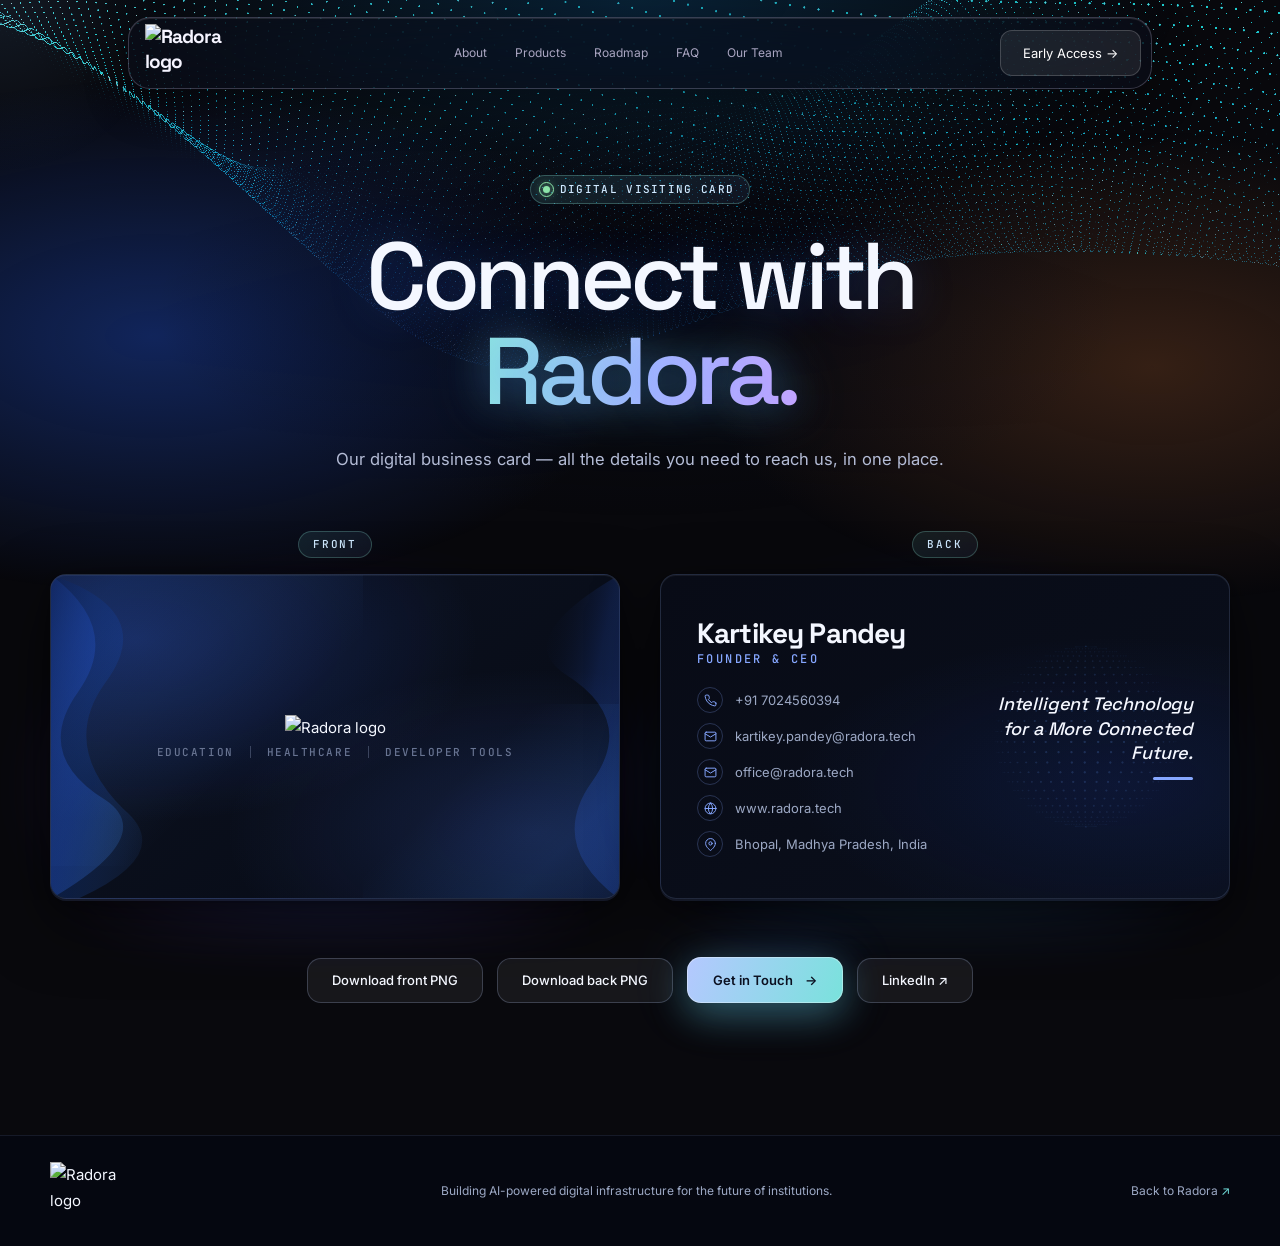
==== commit c2f68b5f: "cardUpdate" ====
--- a/card.html
+++ b/card.html
@@ -8,399 +8,12 @@
     <link rel="preconnect" href="https://fonts.googleapis.com">
     <link rel="preconnect" href="https://fonts.gstatic.com" crossorigin>
     <link href="https://fonts.googleapis.com/css2?family=Inter:wght@300;400;500;600&family=JetBrains+Mono:wght@400;500&family=Space+Grotesk:wght@400;500;600;700&display=swap" rel="stylesheet">
+    <meta name="theme-color" content="#09090d">
+    <link rel="preconnect" href="https://res.cloudinary.com" crossorigin>
     <link rel="stylesheet" href="styles.css">
-    <link rel="icon" type="image/svg+xml" href="gemini-svg (1).svg">
-    <style>
-        /* ═══════════════════════════════════════════════════════
-           E-VISITING CARD PAGE — self-contained styles
-           ═══════════════════════════════════════════════════════ */
-
-        .vcard-page {
-            min-height: 100vh;
-            display: flex;
-            flex-direction: column;
-        }
-
-        .vcard-hero {
-            padding: 140px 0 60px;
-        }
-        .vcard-hero .team-eyebrow {
-            display: flex;
-            align-items: center;
-            gap: 12px;
-            color: var(--muted);
-            font: 500 11px/1 'JetBrains Mono', monospace;
-            text-transform: uppercase;
-            letter-spacing: .18em;
-            margin-bottom: 28px;
-        }
-        .vcard-hero .team-eyebrow span {
-            display: block;
-            width: 28px;
-            height: 1px;
-            background: var(--blue);
-        }
-        .vcard-hero h1 {
-            font-size: clamp(32px, 5vw, 54px);
-            font-weight: 700;
-            line-height: 1.08;
-            letter-spacing: -.045em;
-            margin-bottom: 12px;
-        }
-        .vcard-hero h1 span {
-            background: linear-gradient(110deg, var(--blue), var(--cyan));
-            -webkit-background-clip: text;
-            -webkit-text-fill-color: transparent;
-            background-clip: text;
-        }
-        .vcard-hero .vcard-intro {
-            color: var(--muted);
-            font-size: 16px;
-            max-width: 540px;
-            line-height: 1.7;
-        }
-
-        /* ── Card Container ── */
-        .vcard-showcase {
-            padding: 0 0 100px;
-        }
-        .vcard-wrapper {
-            perspective: 1200px;
-            display: flex;
-            flex-direction: column;
-            align-items: center;
-            gap: 48px;
-        }
-
-        /* ── Individual Card ── */
-        .vcard {
-            position: relative;
-            width: 100%;
-            max-width: 630px;
-            aspect-ratio: 3.5 / 2;
-            border-radius: 16px;
-            overflow: hidden;
-            box-shadow:
-                0 2px 0 rgba(134,167,255,.12),
-                0 24px 64px rgba(0,0,0,.55),
-                0 4px 16px rgba(0,0,0,.3),
-                inset 0 1px 0 rgba(255,255,255,.06);
-            transition: transform .5s var(--ease), box-shadow .5s var(--ease);
-            cursor: default;
-        }
-        .vcard:hover {
-            transform: translateY(-6px) rotateX(2deg);
-            box-shadow:
-                0 2px 0 rgba(134,167,255,.18),
-                0 32px 80px rgba(0,0,0,.6),
-                0 8px 24px rgba(0,0,0,.35),
-                inset 0 1px 0 rgba(255,255,255,.1);
-        }
-
-        /* ── Card Label ── */
-        .vcard-label {
-            text-align: center;
-            margin-bottom: 14px;
-            font: 500 11px/1 'JetBrains Mono', monospace;
-            color: var(--faint);
-            text-transform: uppercase;
-            letter-spacing: .18em;
-        }
-
-        /* ── FRONT CARD ── */
-        .vcard-front {
-            background:
-                radial-gradient(ellipse at 15% 20%, rgba(50, 100, 255, .25), transparent 50%),
-                radial-gradient(ellipse at 85% 80%, rgba(80, 120, 255, .18), transparent 45%),
-                linear-gradient(145deg, #090c18 0%, #0a0f1c 40%, #060a14 100%);
-        }
-        .vcard-front::before {
-            content: "";
-            position: absolute;
-            top: -30%;
-            left: -10%;
-            width: 65%;
-            height: 120%;
-            background: linear-gradient(
-                135deg,
-                rgba(60, 120, 255, .06) 0%,
-                rgba(60, 130, 255, .14) 30%,
-                rgba(80, 150, 255, .08) 50%,
-                transparent 70%
-            );
-            border-radius: 0 0 60% 0;
-            pointer-events: none;
-        }
-        .vcard-front::after {
-            content: "";
-            position: absolute;
-            bottom: -20%;
-            right: -10%;
-            width: 55%;
-            height: 80%;
-            background: linear-gradient(
-                -45deg,
-                rgba(40, 90, 255, .06) 0%,
-                rgba(60, 140, 255, .12) 40%,
-                transparent 70%
-            );
-            border-radius: 60% 0 0 0;
-            pointer-events: none;
-        }
-
-        /* Wave decorations */
-        .vcard-wave {
-            position: absolute;
-            pointer-events: none;
-        }
-        .vcard-wave-top {
-            top: 0; left: 0; width: 100%; height: 100%;
-        }
-        .vcard-wave-bottom {
-            bottom: 0; right: 0; width: 100%; height: 100%;
-        }
-
-        /* Front content */
-        .vcard-front-content {
-            position: relative;
-            z-index: 2;
-            display: flex;
-            flex-direction: column;
-            align-items: center;
-            justify-content: center;
-            height: 100%;
-            padding: 32px;
-            text-align: center;
-        }
-        .vcard-logo-group {
-            display: flex;
-            align-items: center;
-            gap: 0;
-            margin-bottom: 6px;
-        }
-        
-        .vcard-logo-r {
-            font: 700 clamp(42px, 8vw, 62px) 'Space Grotesk', sans-serif;
-            letter-spacing: -.04em;
-            color: var(--text);
-            line-height: 1;
-        }
-        .vcard-logo-arrow {
-            width: clamp(28px, 5vw, 40px);
-            height: clamp(28px, 5vw, 40px);
-            margin-left: 2px;
-            fill: var(--text);
-        }
-        .vcard-tagline {
-            font: italic 400 clamp(12px, 2vw, 16px)/1.4 'Space Grotesk', sans-serif;
-            color: var(--muted);
-            letter-spacing: .02em;
-            margin-bottom: 20px;
-        }
-        .vcard-services {
-            display: flex;
-            align-items: center;
-            gap: 16px;
-            font: 500 clamp(8px, 1.4vw, 11px)/1 'JetBrains Mono', monospace;
-            text-transform: uppercase;
-            letter-spacing: .14em;
-            color: var(--faint);
-        }
-        .vcard-services-sep {
-            width: 1px;
-            height: 12px;
-            background: var(--faint);
-            opacity: .5;
-        }
-
-        /* ── BACK CARD ── */
-        .vcard-back {
-            background:
-                radial-gradient(ellipse at 80% 65%, rgba(30, 70, 200, .15), transparent 50%),
-                linear-gradient(145deg, #080b16 0%, #0a0f1c 100%);
-        }
-        .vcard-back-content {
-            position: relative;
-            z-index: 2;
-            display: grid;
-            grid-template-columns: 1fr 1fr;
-            gap: 20px;
-            height: 100%;
-            padding: clamp(20px, 4vw, 36px);
-        }
-
-        /* Back Left */
-        .vcard-back-left {
-            display: flex;
-            flex-direction: column;
-            justify-content: center;
-        }
-        .vcard-person-name {
-            font: 700 clamp(18px, 3.6vw, 28px) 'Space Grotesk', sans-serif;
-            letter-spacing: -.03em;
-            color: var(--text);
-            margin-bottom: 2px;
-        }
-        .vcard-person-role {
-            font: 500 clamp(9px, 1.6vw, 12px)/1 'JetBrains Mono', monospace;
-            text-transform: uppercase;
-            letter-spacing: .2em;
-            color: var(--blue);
-            margin-bottom: clamp(12px, 2.5vw, 22px);
-        }
-        .vcard-contact-list {
-            display: flex;
-            flex-direction: column;
-            gap: clamp(6px, 1.2vw, 10px);
-        }
-        .vcard-contact-item {
-            display: flex;
-            align-items: center;
-            gap: clamp(8px, 1.5vw, 12px);
-            color: var(--muted);
-            font-size: clamp(9px, 1.5vw, 13px);
-            transition: color .2s;
-        }
-        .vcard-contact-item:hover {
-            color: var(--text);
-        }
-        .vcard-contact-icon {
-            flex-shrink: 0;
-            width: clamp(18px, 3vw, 26px);
-            height: clamp(18px, 3vw, 26px);
-            border-radius: 50%;
-            border: 1px solid rgba(134,167,255,.25);
-            display: grid;
-            place-items: center;
-        }
-        .vcard-contact-icon svg {
-            width: clamp(10px, 1.5vw, 13px);
-            height: clamp(10px, 1.5vw, 13px);
-            fill: none;
-            stroke: var(--blue);
-            stroke-width: 1.8;
-            stroke-linecap: round;
-            stroke-linejoin: round;
-        }
-
-        /* Back Right — Globe + Quote */
-        .vcard-back-right {
-            display: flex;
-            flex-direction: column;
-            align-items: flex-end;
-            justify-content: center;
-            text-align: right;
-            position: relative;
-        }
-        .vcard-globe {
-            position: absolute;
-            inset: 0;
-            z-index: 0;
-            opacity: .25;
-            overflow: hidden;
-            border-radius: 0 10px 10px 0;
-        }
-        .vcard-globe canvas {
-            width: 100%;
-            height: 100%;
-        }
-        .vcard-quote {
-            position: relative;
-            z-index: 1;
-            font: italic 500 clamp(12px, 2.2vw, 18px)/1.35 'Space Grotesk', sans-serif;
-            color: var(--text);
-            max-width: 220px;
-            letter-spacing: -.01em;
-        }
-        .vcard-quote-line {
-            display: block;
-            width: 40px;
-            height: 3px;
-            background: var(--blue);
-            border-radius: 2px;
-            margin-top: 12px;
-            margin-left: auto;
-        }
-
-        /* ── Download / Actions ── */
-        .vcard-actions {
-            display: flex;
-            flex-wrap: wrap;
-            gap: 16px;
-            justify-content: center;
-            padding-top: 12px;
-        }
-        .vcard-actions .btn-outline,
-        .vcard-actions .btn-primary {
-            font-size: 13px;
-        }
-        .vcard-actions button:disabled {
-            opacity: .55;
-            cursor: wait;
-        }
-        .vcard-download-status {
-            flex-basis: 100%;
-            min-height: 18px;
-            color: var(--muted);
-            font: 11px/1.5 'JetBrains Mono', monospace;
-            text-align: center;
-        }
-
-        /* ── Responsive ── */
-        @media (max-width: 720px) {
-            .vcard { max-width: 100%; }
-            .vcard-services { gap: 10px; }
-            .vcard-actions { flex-direction: column; align-items: stretch; }
-            .vcard-actions > * { width: 100%; text-align: center; }
-        }
-
-        @media (max-width: 520px) {
-            .vcard-showcase { padding-bottom: 72px; }
-            .vcard-front {
-                aspect-ratio: 1 / 1.08;
-                min-height: 300px;
-            }
-            .vcard-back {
-                aspect-ratio: auto;
-                min-height: 420px;
-            }
-            .vcard-back-content {
-                grid-template-columns: 1fr;
-                gap: 18px;
-            }
-            .vcard-back-right {
-                align-items: flex-start;
-                text-align: left;
-                min-height: 88px;
-            }
-            .vcard-quote-line { margin-left: 0; }
-            .vcard-globe { display: none; }
-            .vcard-contact-item { font-size: 11px; }
-            .vcard-contact-item > span:last-child { overflow-wrap: anywhere; }
-            .vcard-services {
-                flex-wrap: wrap;
-                justify-content: center;
-                row-gap: 9px;
-            }
-            .vcard-services-sep { display: none; }
-        }
-
-        /* ── Animation classes ── */
-        .vcard-anim {
-            opacity: 0;
-            transform: translateY(24px);
-            transition: opacity .7s var(--ease), transform .7s var(--ease);
-        }
-        .vcard-anim.visible {
-            opacity: 1;
-            transform: translateY(0);
-        }
-        .vcard-anim:nth-child(2) { transition-delay: .12s; }
-        .vcard-anim:nth-child(3) { transition-delay: .24s; }
-
-        /* ── Reuse team footer ── */
-        .vcard-page .team-footer { margin-top: auto; }
-    </style>
+    <link rel="stylesheet" href="team.css">
+    <link rel="stylesheet" href="card.css">
+    <link rel="icon" type="image/svg+xml" href="gemini-svg%20(1).svg">
 </head>
 <body class="team-page vcard-page">
     <!-- Navbar (same as team page) -->
@@ -436,17 +49,17 @@
 
     <main>
         <!-- Hero -->
-        <section class="vcard-hero">
-            <div class="container">
-                <p class="team-eyebrow"><span></span> Digital visiting card</p>
-                <h1>Connect with<br><span>Radora.</span></h1>
-                <p class="vcard-intro">Our digital business card — all the details you need to reach us, in one place.</p>
+        <section class="tm-hero">
+            <div class="tm-wrap">
+                <p class="tm-badge"><span class="tm-badge-dot" aria-hidden="true"></span> Digital visiting card</p>
+                <h1 class="tm-title">Connect with<br><span class="tm-grad">Radora.</span></h1>
+                <p class="tm-intro">Our digital business card — all the details you need to reach us, in one place.</p>
             </div>
         </section>
 
         <!-- Card Showcase -->
         <section class="vcard-showcase">
-            <div class="container">
+            <div class="tm-wrap">
                 <div class="vcard-wrapper">
 
                     <!-- ═══ FRONT ═══ -->
@@ -531,7 +144,7 @@
                                             <span>office@radora.tech</span>
                                         </a>
                                         <!-- Website -->
-                                        <a href="https://www.radora.tech" target="_blank" class="vcard-contact-item">
+                                        <a href="https://www.radora.tech" target="_blank" rel="noopener" class="vcard-contact-item">
                                             <span class="vcard-contact-icon">
                                                 <svg viewBox="0 0 24 24"><circle cx="12" cy="12" r="10"/><path d="M2 12h20"/><path d="M12 2a15.3 15.3 0 014 10 15.3 15.3 0 01-4 10 15.3 15.3 0 01-4-10 15.3 15.3 0 014-10z"/></svg>
                                             </span>
@@ -562,22 +175,22 @@
 
                     <!-- Actions -->
                     <div class="vcard-actions vcard-anim">
-                        <button class="btn-outline" type="button" data-download-card="front">Download front PNG</button>
-                        <button class="btn-outline" type="button" data-download-card="back">Download back PNG</button>
+                        <button class="vc-btn" type="button" data-download-card="front">Download front PNG</button>
+                        <button class="vc-btn" type="button" data-download-card="back">Download back PNG</button>
                         <span class="vcard-download-status" id="vcardDownloadStatus" role="status" aria-live="polite"></span>
-                        <a href="mailto:kartikey.pandey@radora.tech" class="btn-primary">Get in Touch →</a>
-                        <a href="https://www.linkedin.com/company/radora-tech/" target="_blank" class="btn-outline">LinkedIn ↗</a>
+                        <a href="mailto:kartikey.pandey@radora.tech" class="tm-btn">Get in Touch <span aria-hidden="true">→</span></a>
+                        <a href="https://www.linkedin.com/company/radora-tech/" target="_blank" rel="noopener" class="vc-btn">LinkedIn ↗</a>
                     </div>
                 </div>
             </div>
         </section>
     </main>
 
-    <!-- Footer (same as team page) -->
-    <footer class="team-footer">
-        <div class="container team-footer-inner">
-            <a href="index.html#top" class="team-footer-logo" aria-label="Radora home">
-                <img src="https://res.cloudinary.com/dcilrqmox/image/upload/v1785686905/radora_office-removebg-preview_u7bznt.png" alt="Radora logo">
+    <!-- Footer -->
+    <footer class="tm-footer">
+        <div class="tm-wrap tm-footer-inner">
+            <a href="index.html#top" class="tm-footer-logo" aria-label="Radora home">
+                <img src="https://res.cloudinary.com/dcilrqmox/image/upload/v1785686905/radora_office-removebg-preview_u7bznt.png" alt="Radora logo" loading="lazy" decoding="async">
             </a>
             <p>Building AI-powered digital infrastructure for the future of institutions.</p>
             <a href="index.html">Back to Radora <span aria-hidden="true">↗</span></a>
@@ -585,8 +198,9 @@
     </footer>
 
     <div class="cursor-glow" id="cursorGlow"></div>
-    <script src="https://cdn.jsdelivr.net/npm/html2canvas@1.4.1/dist/html2canvas.min.js"></script>
-    <script src="script.js"></script>
+    <script src="webgl-bg.js" defer></script>
+    <script src="https://cdn.jsdelivr.net/npm/html2canvas@1.4.1/dist/html2canvas.min.js" defer></script>
+    <script src="script.js" defer></script>
     <script>
     /* Download only the selected visiting-card surface as a PNG. */
     (function () {
@@ -689,6 +303,7 @@
         }
 
         function draw() {
+            raf = 0;
             frame++;
             const rot = frame * 0.004;
             ctx.clearRect(0, 0, W, H);
@@ -720,9 +335,18 @@
                 }
             }
 
-            requestAnimationFrame(draw);
-        }
-        draw();
+            raf = requestAnimationFrame(draw);
+        }
+        // Only animate the globe while it is on screen and the tab is visible
+        let raf = 0, onScreen = true;
+        const start = () => { if (!raf && onScreen && !document.hidden) draw(); };
+        const stop  = () => { cancelAnimationFrame(raf); raf = 0; };
+        new IntersectionObserver((entries) => {
+            onScreen = entries[0].isIntersecting;
+            onScreen ? start() : stop();
+        }).observe(canvas.parentElement);
+        document.addEventListener('visibilitychange', () => document.hidden ? stop() : start());
+        start();
 
         // Intersection Observer to animate cards in
         const cards = document.querySelectorAll('.vcard-anim');
--- a/team.css
+++ b/team.css
@@ -0,0 +1,183 @@
+/* ═══════════════════════════════════════════════════════════
+   Radora — Team page (loaded after styles.css)
+   No video · no 3D flips · no backdrop-filter over the canvas
+   ═══════════════════════════════════════════════════════════ */
+body.team-page { background: #09090d; }
+body.team-page #radora-webgl-bg { opacity: .8; }
+.tm-wrap { width: min(var(--max), calc(100% - 48px)); margin-inline: auto; }
+.tm-hero, .tm-team, .tm-values, .tm-cta-section { padding: 0; position: relative; z-index: 1; }
+
+/* ── Hero ── */
+.tm-hero { padding: 190px 0 70px; text-align: center; }
+.tm-hero::before {
+  content: ""; position: absolute; inset: 0 0 -80px; z-index: -1; pointer-events: none;
+  background:
+    radial-gradient(ellipse 55% 60% at 12% 55%, rgba(31, 78, 200, .42), transparent 70%),
+    radial-gradient(ellipse 50% 55% at 90% 60%, rgba(126, 70, 36, .38), transparent 70%),
+    radial-gradient(ellipse 60% 50% at 50% 0%, rgba(10, 80, 130, .35), transparent 70%);
+}
+.tm-hero::after {
+  content: ""; position: absolute; left: 50%; top: 58%; z-index: -1; width: min(980px, 100vw); height: 420px; transform: translate(-50%, -50%);
+  background: radial-gradient(ellipse at center, rgba(4, 8, 22, .6), transparent 70%); pointer-events: none;
+}
+.tm-badge {
+  display: inline-flex; align-items: center; gap: 10px; margin: 0 0 26px; padding: 8px 15px 8px 12px;
+  border: 1px solid rgba(140, 229, 210, .28); border-radius: 999px;
+  background: linear-gradient(120deg, rgba(115, 224, 221, .12), rgba(134, 167, 255, .08));
+  color: #cfe9ff; font: 500 11px/1 "JetBrains Mono", monospace; letter-spacing: .12em; text-transform: uppercase;
+}
+.tm-badge-dot { position: relative; width: 7px; height: 7px; border-radius: 50%; background: var(--green); box-shadow: 0 0 10px var(--green); }
+.tm-badge-dot::after { content: ""; position: absolute; inset: -4px; border-radius: 50%; border: 1px solid var(--green); animation: tmPing 2.2s cubic-bezier(0,0,.2,1) infinite; }
+@keyframes tmPing { 0% { transform: scale(.6); opacity: .9; } 80%, 100% { transform: scale(2.2); opacity: 0; } }
+
+.tm-title {
+  margin: 0; font: 500 clamp(2.9rem, 7.4vw, 6.4rem)/1 "Space Grotesk", sans-serif; letter-spacing: -.055em;
+  text-shadow: 0 2px 40px rgba(60, 120, 255, .25);
+}
+.tm-grad {
+  background: linear-gradient(100deg, #8de6e0 0%, #a9b8ff 55%, #c9a6ff 100%); -webkit-background-clip: text; background-clip: text; color: transparent;
+  filter: drop-shadow(0 0 26px rgba(120, 225, 225, .35));
+}
+.tm-intro { max-width: 620px; margin: 26px auto 0; color: #b4bcd6; font-size: clamp(15px, 1.3vw, 18px); line-height: 1.75; }
+.tm-chips { display: flex; flex-wrap: wrap; justify-content: center; gap: 10px; margin: 30px 0 0; padding: 0; list-style: none; }
+.tm-chips li {
+  padding: 8px 16px; border: 1px solid rgba(190, 210, 255, .16); border-radius: 999px;
+  background: rgba(255, 255, 255, .05); color: #c8d3ee; font: 500 12px/1 "Inter", sans-serif;
+}
+
+/* ── Team grid ── */
+.tm-team { padding: 40px 0 90px; }
+.tm-grid { display: grid; grid-template-columns: repeat(4, minmax(0, 1fr)); gap: 18px; }
+
+.tm-card {
+  --mx: 50%; --my: 0%;
+  position: relative; display: flex; flex-direction: column; overflow: hidden; isolation: isolate;
+  border: 1px solid rgba(180, 198, 255, .14); border-radius: 24px;
+  background: linear-gradient(165deg, rgba(20, 27, 54, .92), rgba(8, 11, 24, .95));
+  box-shadow: 0 24px 60px rgba(0, 0, 0, .35), inset 0 1px rgba(255, 255, 255, .07);
+  transition: transform .45s var(--ease), border-color .45s var(--ease), box-shadow .45s var(--ease), opacity .8s var(--ease);
+}
+.tm-card::before { /* accent top line */
+  content: ""; position: absolute; left: 0; right: 0; top: 0; height: 2px; z-index: 3;
+  background: linear-gradient(90deg, transparent, var(--accent), var(--accent2), transparent); opacity: .85;
+}
+.tm-card::after { /* pointer spotlight */
+  content: ""; position: absolute; inset: 0; z-index: 0; pointer-events: none; opacity: 0; transition: opacity .4s var(--ease);
+  background: radial-gradient(360px circle at var(--mx) var(--my), color-mix(in srgb, var(--accent) 22%, transparent), transparent 65%);
+}
+@media (hover: hover) {
+  .tm-card:hover {
+    transform: translateY(-8px);
+    border-color: color-mix(in srgb, var(--accent) 55%, transparent);
+    box-shadow: 0 34px 80px rgba(0, 0, 0, .5), 0 0 60px color-mix(in srgb, var(--accent) 20%, transparent), inset 0 1px rgba(255, 255, 255, .12);
+  }
+  .tm-card:hover::after { opacity: 1; }
+  .tm-card:hover .tm-photo img { transform: scale(1.04) translateY(-4px); }
+}
+.tm-card > * { position: relative; z-index: 1; }
+
+.tm-card-top { display: flex; align-items: center; justify-content: space-between; padding: 20px 22px 0; }
+.tm-num { color: var(--faint); font: 500 12px "JetBrains Mono", monospace; letter-spacing: .08em; }
+.tm-tag {
+  padding: 5px 10px; border: 1px solid color-mix(in srgb, var(--accent) 40%, transparent); border-radius: 999px;
+  color: var(--accent); background: color-mix(in srgb, var(--accent) 10%, transparent);
+  font: 500 9.5px/1 "JetBrains Mono", monospace; letter-spacing: .12em; text-transform: uppercase;
+}
+
+.tm-photo { position: relative; display: grid; align-items: end; justify-items: center; height: 290px; margin-top: 4px; overflow: hidden; }
+.tm-photo::before { /* accent glow behind the person */
+  content: ""; position: absolute; left: 50%; bottom: -30px; width: 330px; height: 330px; transform: translateX(-50%); border-radius: 50%;
+  background: radial-gradient(circle, color-mix(in srgb, var(--accent) 42%, transparent) 0%, color-mix(in srgb, var(--accent2) 14%, transparent) 45%, transparent 68%);
+}
+.tm-photo::after { /* ring */
+  content: ""; position: absolute; left: 50%; bottom: -70px; width: 260px; height: 260px; transform: translateX(-50%); border-radius: 50%;
+  border: 1px solid color-mix(in srgb, var(--accent) 28%, transparent);
+}
+.tm-photo img {
+  position: relative; z-index: 1; display: block; width: auto; max-width: 88%; height: 270px; object-fit: contain; object-position: center bottom;
+  filter: drop-shadow(0 18px 28px rgba(0, 0, 0, .4)); transition: transform .6s var(--ease);
+}
+
+.tm-body { display: flex; flex: 1; flex-direction: column; padding: 8px 24px 26px; border-top: 1px solid rgba(180, 198, 255, .08); background: linear-gradient(180deg, rgba(5, 7, 16, .5), rgba(5, 7, 16, .15)); }
+.tm-body h2 { margin: 20px 0 0; font: 600 clamp(1.3rem, 1.7vw, 1.6rem)/1.15 "Space Grotesk", sans-serif; letter-spacing: -.04em; }
+.tm-role {
+  margin: 8px 0 0; font: 500 12px "JetBrains Mono", monospace; letter-spacing: .04em;
+  background: linear-gradient(90deg, var(--accent), var(--accent2)); -webkit-background-clip: text; background-clip: text; color: transparent;
+}
+.tm-desc { margin: 14px 0 0; color: #a3aecb; font-size: 13.5px; line-height: 1.7; }
+.tm-mail {
+  display: inline-flex; align-items: center; gap: 8px; margin-top: auto; padding-top: 20px; max-width: 100%;
+  color: #c3d6ff; font: 12px "JetBrains Mono", monospace; overflow-wrap: anywhere; transition: color .25s;
+}
+.tm-mail::before { content: "@"; color: var(--accent); }
+.tm-mail:hover { color: #fff; }
+
+/* ── Principles ── */
+.tm-values { padding: 0 0 90px; }
+.tm-values-grid { display: grid; grid-template-columns: repeat(3, minmax(0, 1fr)); border: 1px solid rgba(180, 198, 255, .12); border-radius: 22px; overflow: hidden; background: rgba(9, 12, 26, .82); }
+.tm-value { padding: 34px 32px; border-right: 1px solid rgba(180, 198, 255, .1); transition: background .4s var(--ease), opacity .8s var(--ease), transform .8s var(--ease); }
+.tm-value:last-child { border-right: 0; }
+.tm-value:hover { background: linear-gradient(160deg, rgba(115, 224, 221, .08), transparent 70%); }
+.tm-value-num { color: var(--cyan); font: 500 11px "JetBrains Mono", monospace; letter-spacing: .12em; }
+.tm-value h3 { margin: 18px 0 10px; font: 500 1.6rem/1.1 "Space Grotesk", sans-serif; letter-spacing: -.04em; }
+.tm-value p { margin: 0; color: #9ca8c4; font-size: 14px; line-height: 1.7; }
+
+/* ── CTA ── */
+.tm-cta-section { padding: 0 0 100px; }
+.tm-cta {
+  position: relative; display: flex; align-items: center; justify-content: space-between; gap: 30px; overflow: hidden;
+  padding: 52px 56px; border: 1px solid rgba(160, 200, 255, .22); border-radius: 28px;
+  background:
+    radial-gradient(ellipse 60% 120% at 0% 100%, rgba(40, 90, 220, .35), transparent 70%),
+    radial-gradient(ellipse 50% 120% at 100% 0%, rgba(150, 90, 40, .28), transparent 70%),
+    rgba(10, 13, 28, .92);
+  box-shadow: 0 30px 80px rgba(0, 0, 0, .4), inset 0 1px rgba(255, 255, 255, .08);
+  transition: opacity .8s var(--ease), transform .8s var(--ease);
+}
+.tm-cta .tm-badge { margin-bottom: 18px; }
+.tm-cta h2 { margin: 0; font: 500 clamp(2rem, 4.2vw, 3.3rem)/1.05 "Space Grotesk", sans-serif; letter-spacing: -.05em; }
+.tm-btn {
+  display: inline-flex; flex: 0 0 auto; align-items: center; gap: 12px; padding: 16px 28px; border-radius: 14px; color: #0b1020;
+  font: 600 14px "Inter", sans-serif; background: linear-gradient(110deg, #b5c8ff, #79e2dc);
+  box-shadow: 0 0 0 1px rgba(255,255,255,.35) inset, 0 12px 36px rgba(95, 205, 220, .35), 0 0 60px rgba(95, 160, 255, .2);
+  transition: transform .3s var(--ease), box-shadow .3s var(--ease);
+}
+.tm-btn span { transition: transform .3s var(--ease); }
+.tm-btn:hover { transform: translateY(-3px); box-shadow: 0 0 0 1px rgba(255,255,255,.5) inset, 0 16px 44px rgba(95, 205, 220, .5), 0 0 80px rgba(95, 160, 255, .32); }
+.tm-btn:hover span { transform: translateX(4px); }
+
+/* ── Footer ── */
+.tm-footer { position: relative; z-index: 1; padding: 26px 0; border-top: 1px solid rgba(180, 198, 255, .1); background: rgba(6, 8, 18, .94); }
+.tm-footer-inner { display: flex; align-items: center; justify-content: space-between; gap: 24px; }
+.tm-footer-logo img { display: block; width: 92px; height: 58px; object-fit: contain; }
+.tm-footer-inner p, .tm-footer-inner > a:last-child { margin: 0; color: var(--muted); font-size: 12px; }
+.tm-footer-inner > a:last-child span { color: var(--cyan); }
+.tm-footer-inner > a:last-child:hover { color: #fff; }
+
+/* ── Entrance animation ── */
+@keyframes tmRise { from { opacity: 0; transform: translateY(26px); } to { opacity: 1; transform: none; } }
+.tm-hero .tm-badge, .tm-hero .tm-title, .tm-hero .tm-intro, .tm-hero .tm-chips { animation: tmRise .9s var(--ease) both; }
+.tm-hero .tm-title { animation-delay: .12s; }
+.tm-hero .tm-intro { animation-delay: .26s; }
+.tm-hero .tm-chips { animation-delay: .38s; }
+.js .tm-reveal { opacity: 0; transform: translateY(28px); }
+.js .tm-reveal.is-in { opacity: 1; transform: none; }
+@media (hover: hover) { .js .tm-card.is-in:hover { transform: translateY(-8px); } }
+
+/* ── Responsive ── */
+@media (max-width: 1100px) { .tm-grid { grid-template-columns: repeat(2, minmax(0, 1fr)); } }
+@media (max-width: 800px) {
+  .tm-hero { padding: 150px 0 50px; }
+  .tm-values-grid { grid-template-columns: 1fr; }
+  .tm-value { border-right: 0; border-bottom: 1px solid rgba(180, 198, 255, .1); }
+  .tm-value:last-child { border-bottom: 0; }
+  .tm-cta { flex-direction: column; align-items: flex-start; padding: 38px 28px; }
+}
+@media (max-width: 600px) {
+  .tm-grid { grid-template-columns: 1fr; }
+  .tm-photo { height: 270px; }
+  .tm-footer-inner { flex-direction: column; align-items: flex-start; gap: 12px; }
+}
+@media (prefers-reduced-motion: reduce) {
+  .tm-hero * , .js .tm-reveal { animation: none !important; transition: none !important; opacity: 1 !important; transform: none !important; }
+}
--- a/card.css
+++ b/card.css
@@ -0,0 +1,443 @@
+/* ═══════════════════════════════════════════════════════
+           E-VISITING CARD PAGE — self-contained styles
+           ═══════════════════════════════════════════════════════ */
+
+        .vcard-page {
+            min-height: 100vh;
+            display: flex;
+            flex-direction: column;
+        }
+
+        .vcard-hero {
+            padding: 140px 0 60px;
+        }
+        .vcard-hero .team-eyebrow {
+            display: flex;
+            align-items: center;
+            gap: 12px;
+            color: var(--muted);
+            font: 500 11px/1 'JetBrains Mono', monospace;
+            text-transform: uppercase;
+            letter-spacing: .18em;
+            margin-bottom: 28px;
+        }
+        .vcard-hero .team-eyebrow span {
+            display: block;
+            width: 28px;
+            height: 1px;
+            background: var(--blue);
+        }
+        .vcard-hero h1 {
+            font-size: clamp(32px, 5vw, 54px);
+            font-weight: 700;
+            line-height: 1.08;
+            letter-spacing: -.045em;
+            margin-bottom: 12px;
+        }
+        .vcard-hero h1 span {
+            background: linear-gradient(110deg, var(--blue), var(--cyan));
+            -webkit-background-clip: text;
+            -webkit-text-fill-color: transparent;
+            background-clip: text;
+        }
+        .vcard-hero .vcard-intro {
+            color: var(--muted);
+            font-size: 16px;
+            max-width: 540px;
+            line-height: 1.7;
+        }
+
+        /* ── Card Container ── */
+        .vcard-showcase {
+            padding: 0 0 100px;
+        }
+        .vcard-wrapper {
+            perspective: 1200px;
+            display: flex;
+            flex-direction: column;
+            align-items: center;
+            gap: 48px;
+        }
+
+        /* ── Individual Card ── */
+        .vcard {
+            position: relative;
+            width: 100%;
+            max-width: 630px;
+            aspect-ratio: 3.5 / 2;
+            border-radius: 16px;
+            overflow: hidden;
+            box-shadow:
+                0 2px 0 rgba(134,167,255,.12),
+                0 24px 64px rgba(0,0,0,.55),
+                0 4px 16px rgba(0,0,0,.3),
+                inset 0 1px 0 rgba(255,255,255,.06);
+            transition: transform .5s var(--ease), box-shadow .5s var(--ease);
+            cursor: default;
+        }
+        .vcard:hover {
+            transform: translateY(-6px) rotateX(2deg);
+            box-shadow:
+                0 2px 0 rgba(134,167,255,.18),
+                0 32px 80px rgba(0,0,0,.6),
+                0 8px 24px rgba(0,0,0,.35),
+                inset 0 1px 0 rgba(255,255,255,.1);
+        }
+
+        /* ── Card Label ── */
+        .vcard-label {
+            text-align: center;
+            margin-bottom: 14px;
+            font: 500 11px/1 'JetBrains Mono', monospace;
+            color: var(--faint);
+            text-transform: uppercase;
+            letter-spacing: .18em;
+        }
+
+        /* ── FRONT CARD ── */
+        .vcard-front {
+            background:
+                radial-gradient(ellipse at 15% 20%, rgba(50, 100, 255, .25), transparent 50%),
+                radial-gradient(ellipse at 85% 80%, rgba(80, 120, 255, .18), transparent 45%),
+                linear-gradient(145deg, #090c18 0%, #0a0f1c 40%, #060a14 100%);
+        }
+        .vcard-front::before {
+            content: "";
+            position: absolute;
+            top: -30%;
+            left: -10%;
+            width: 65%;
+            height: 120%;
+            background: linear-gradient(
+                135deg,
+                rgba(60, 120, 255, .06) 0%,
+                rgba(60, 130, 255, .14) 30%,
+                rgba(80, 150, 255, .08) 50%,
+                transparent 70%
+            );
+            border-radius: 0 0 60% 0;
+            pointer-events: none;
+        }
+        .vcard-front::after {
+            content: "";
+            position: absolute;
+            bottom: -20%;
+            right: -10%;
+            width: 55%;
+            height: 80%;
+            background: linear-gradient(
+                -45deg,
+                rgba(40, 90, 255, .06) 0%,
+                rgba(60, 140, 255, .12) 40%,
+                transparent 70%
+            );
+            border-radius: 60% 0 0 0;
+            pointer-events: none;
+        }
+
+        /* Wave decorations */
+        .vcard-wave {
+            position: absolute;
+            pointer-events: none;
+        }
+        .vcard-wave-top {
+            top: 0; left: 0; width: 100%; height: 100%;
+        }
+        .vcard-wave-bottom {
+            bottom: 0; right: 0; width: 100%; height: 100%;
+        }
+
+        /* Front content */
+        .vcard-front-content {
+            position: relative;
+            z-index: 2;
+            display: flex;
+            flex-direction: column;
+            align-items: center;
+            justify-content: center;
+            height: 100%;
+            padding: 32px;
+            text-align: center;
+        }
+        .vcard-logo-group {
+            display: flex;
+            align-items: center;
+            gap: 0;
+            margin-bottom: 6px;
+        }
+        
+        .vcard-logo-r {
+            font: 700 clamp(42px, 8vw, 62px) 'Space Grotesk', sans-serif;
+            letter-spacing: -.04em;
+            color: var(--text);
+            line-height: 1;
+        }
+        .vcard-logo-arrow {
+            width: clamp(28px, 5vw, 40px);
+            height: clamp(28px, 5vw, 40px);
+            margin-left: 2px;
+            fill: var(--text);
+        }
+        .vcard-tagline {
+            font: italic 400 clamp(12px, 2vw, 16px)/1.4 'Space Grotesk', sans-serif;
+            color: var(--muted);
+            letter-spacing: .02em;
+            margin-bottom: 20px;
+        }
+        .vcard-services {
+            display: flex;
+            align-items: center;
+            gap: 16px;
+            font: 500 clamp(8px, 1.4vw, 11px)/1 'JetBrains Mono', monospace;
+            text-transform: uppercase;
+            letter-spacing: .14em;
+            color: var(--faint);
+        }
+        .vcard-services-sep {
+            width: 1px;
+            height: 12px;
+            background: var(--faint);
+            opacity: .5;
+        }
+
+        /* ── BACK CARD ── */
+        .vcard-back {
+            background:
+                radial-gradient(ellipse at 80% 65%, rgba(30, 70, 200, .15), transparent 50%),
+                linear-gradient(145deg, #080b16 0%, #0a0f1c 100%);
+        }
+        .vcard-back-content {
+            position: relative;
+            z-index: 2;
+            display: grid;
+            grid-template-columns: 1fr 1fr;
+            gap: 20px;
+            height: 100%;
+            padding: clamp(20px, 4vw, 36px);
+        }
+
+        /* Back Left */
+        .vcard-back-left {
+            display: flex;
+            flex-direction: column;
+            justify-content: center;
+        }
+        .vcard-person-name {
+            font: 700 clamp(18px, 3.6vw, 28px) 'Space Grotesk', sans-serif;
+            letter-spacing: -.03em;
+            color: var(--text);
+            margin-bottom: 2px;
+        }
+        .vcard-person-role {
+            font: 500 clamp(9px, 1.6vw, 12px)/1 'JetBrains Mono', monospace;
+            text-transform: uppercase;
+            letter-spacing: .2em;
+            color: var(--blue);
+            margin-bottom: clamp(12px, 2.5vw, 22px);
+        }
+        .vcard-contact-list {
+            display: flex;
+            flex-direction: column;
+            gap: clamp(6px, 1.2vw, 10px);
+        }
+        .vcard-contact-item {
+            display: flex;
+            align-items: center;
+            gap: clamp(8px, 1.5vw, 12px);
+            color: var(--muted);
+            font-size: clamp(9px, 1.5vw, 13px);
+            transition: color .2s;
+        }
+        .vcard-contact-item:hover {
+            color: var(--text);
+        }
+        .vcard-contact-icon {
+            flex-shrink: 0;
+            width: clamp(18px, 3vw, 26px);
+            height: clamp(18px, 3vw, 26px);
+            border-radius: 50%;
+            border: 1px solid rgba(134,167,255,.25);
+            display: grid;
+            place-items: center;
+        }
+        .vcard-contact-icon svg {
+            width: clamp(10px, 1.5vw, 13px);
+            height: clamp(10px, 1.5vw, 13px);
+            fill: none;
+            stroke: var(--blue);
+            stroke-width: 1.8;
+            stroke-linecap: round;
+            stroke-linejoin: round;
+        }
+
+        /* Back Right — Globe + Quote */
+        .vcard-back-right {
+            display: flex;
+            flex-direction: column;
+            align-items: flex-end;
+            justify-content: center;
+            text-align: right;
+            position: relative;
+        }
+        .vcard-globe {
+            position: absolute;
+            inset: 0;
+            z-index: 0;
+            opacity: .25;
+            overflow: hidden;
+            border-radius: 0 10px 10px 0;
+        }
+        .vcard-globe canvas {
+            width: 100%;
+            height: 100%;
+        }
+        .vcard-quote {
+            position: relative;
+            z-index: 1;
+            font: italic 500 clamp(12px, 2.2vw, 18px)/1.35 'Space Grotesk', sans-serif;
+            color: var(--text);
+            max-width: 220px;
+            letter-spacing: -.01em;
+        }
+        .vcard-quote-line {
+            display: block;
+            width: 40px;
+            height: 3px;
+            background: var(--blue);
+            border-radius: 2px;
+            margin-top: 12px;
+            margin-left: auto;
+        }
+
+        /* ── Download / Actions ── */
+        .vcard-actions {
+            display: flex;
+            flex-wrap: wrap;
+            gap: 16px;
+            justify-content: center;
+            padding-top: 12px;
+        }
+        .vcard-actions .btn-outline,
+        .vcard-actions .btn-primary {
+            font-size: 13px;
+        }
+        .vcard-actions button:disabled {
+            opacity: .55;
+            cursor: wait;
+        }
+        .vcard-download-status {
+            flex-basis: 100%;
+            min-height: 18px;
+            color: var(--muted);
+            font: 11px/1.5 'JetBrains Mono', monospace;
+            text-align: center;
+        }
+
+        /* ── Responsive ── */
+        @media (max-width: 720px) {
+            .vcard { max-width: 100%; }
+            .vcard-services { gap: 10px; }
+            .vcard-actions { flex-direction: column; align-items: stretch; }
+            .vcard-actions > * { width: 100%; text-align: center; }
+        }
+
+        @media (max-width: 520px) {
+            .vcard-showcase { padding-bottom: 72px; }
+            .vcard-front {
+                aspect-ratio: 1 / 1.08;
+                min-height: 300px;
+            }
+            .vcard-back {
+                aspect-ratio: auto;
+                min-height: 420px;
+            }
+            .vcard-back-content {
+                grid-template-columns: 1fr;
+                gap: 18px;
+            }
+            .vcard-back-right {
+                align-items: flex-start;
+                text-align: left;
+                min-height: 88px;
+            }
+            .vcard-quote-line { margin-left: 0; }
+            .vcard-globe { display: none; }
+            .vcard-contact-item { font-size: 11px; }
+            .vcard-contact-item > span:last-child { overflow-wrap: anywhere; }
+            .vcard-services {
+                flex-wrap: wrap;
+                justify-content: center;
+                row-gap: 9px;
+            }
+            .vcard-services-sep { display: none; }
+        }
+
+        /* ── Animation classes ── */
+        .vcard-anim {
+            opacity: 0;
+            transform: translateY(24px);
+            transition: opacity .7s var(--ease), transform .7s var(--ease);
+        }
+        .vcard-anim.visible {
+            opacity: 1;
+            transform: translateY(0);
+        }
+        .vcard-anim:nth-child(2) { transition-delay: .12s; }
+        .vcard-anim:nth-child(3) { transition-delay: .24s; }
+
+        /* ── Reuse team footer ── */
+        .vcard-page .team-footer { margin-top: auto; }
+
+/* ═══════════════════════════════════════════════════════════
+   Visiting-card page — theme matched to the Radora hero / team page
+   (card surfaces above are untouched so the PNG downloads look identical)
+   ═══════════════════════════════════════════════════════════ */
+.vcard-page .tm-hero { padding: 175px 0 56px; }
+.vcard-showcase { position: relative; z-index: 1; padding: 0 0 100px; }
+
+.vcard-wrapper {
+  perspective: 1200px; display: grid; grid-template-columns: minmax(0, 1fr);
+  justify-items: center; gap: 46px;
+}
+.vcard-wrapper > .vcard-anim { width: 100%; max-width: 630px; }
+.vcard { max-width: none; border: 1px solid rgba(160, 190, 255, .16); }
+
+/* soft colour glow behind each card */
+.vcard-anim:not(.vcard-actions) { position: relative; isolation: isolate; }
+.vcard-anim:not(.vcard-actions)::before {
+  content: ""; position: absolute; z-index: -1; inset: 8% -6% -10%; border-radius: 40px; pointer-events: none;
+  background: radial-gradient(ellipse at 50% 60%, rgba(60, 120, 255, .30), rgba(110, 80, 230, .12) 50%, transparent 72%);
+  filter: blur(26px);
+}
+.vcard-anim:nth-of-type(2):not(.vcard-actions)::before {
+  background: radial-gradient(ellipse at 50% 60%, rgba(60, 200, 210, .22), rgba(60, 120, 255, .10) 50%, transparent 72%);
+}
+
+/* Front / Back pills */
+.vcard-label {
+  display: table; margin: 0 auto 16px; padding: 7px 14px;
+  border: 1px solid rgba(140, 229, 210, .26); border-radius: 999px;
+  background: linear-gradient(120deg, rgba(115, 224, 221, .1), rgba(134, 167, 255, .07));
+  color: #cfe9ff; letter-spacing: .16em;
+}
+
+/* Actions */
+.vcard-actions { grid-column: 1 / -1; max-width: none !important; gap: 14px; padding-top: 6px; align-items: center; }
+.vc-btn {
+  display: inline-flex; align-items: center; justify-content: center; gap: 8px; padding: 15px 24px; border-radius: 14px;
+  border: 1px solid rgba(190, 210, 255, .22); background: rgba(255, 255, 255, .06); color: var(--text);
+  font: 500 13px/1 "Inter", sans-serif; cursor: pointer;
+  transition: transform .3s var(--ease), border-color .3s var(--ease), background .3s var(--ease), box-shadow .3s var(--ease);
+}
+.vc-btn:hover:not(:disabled) { transform: translateY(-3px); border-color: rgba(140, 229, 210, .55); background: rgba(115, 224, 221, .1); box-shadow: 0 12px 32px rgba(40, 140, 200, .2); }
+.vc-btn:disabled { opacity: .55; cursor: wait; }
+.vcard-actions .tm-btn { padding: 15px 26px; font-size: 13px; }
+.vcard-download-status { order: 5; }
+
+@media (min-width: 1100px) {
+  .vcard-wrapper { grid-template-columns: repeat(2, minmax(0, 1fr)); gap: 52px 40px; justify-items: stretch; }
+  .vcard-wrapper > .vcard-anim { max-width: none; }
+}
+@media (max-width: 800px) { .vcard-page .tm-hero { padding: 145px 0 40px; } }
+@media (max-width: 720px) { .vcard-actions .vc-btn, .vcard-actions .tm-btn { width: 100%; } }
+@media (prefers-reduced-motion: reduce) { .vcard-anim { opacity: 1; transform: none; transition: none; } }
